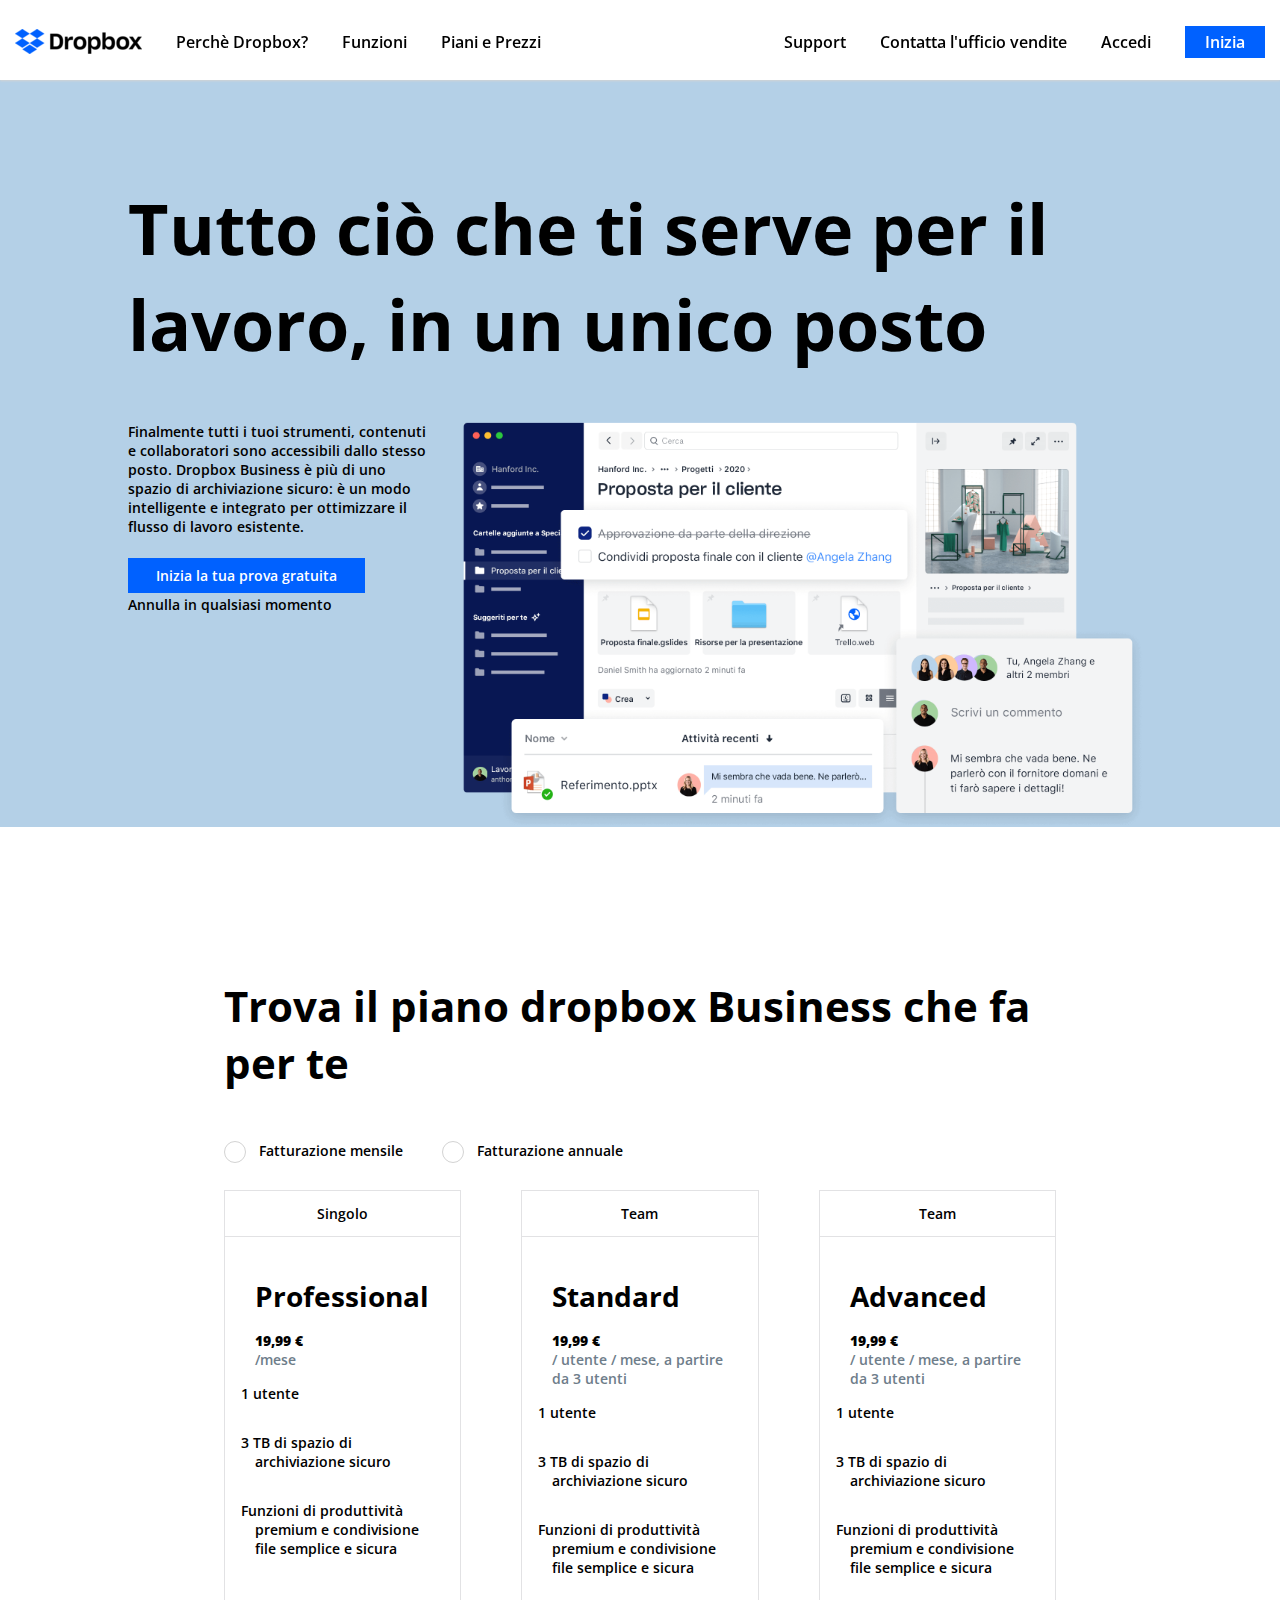
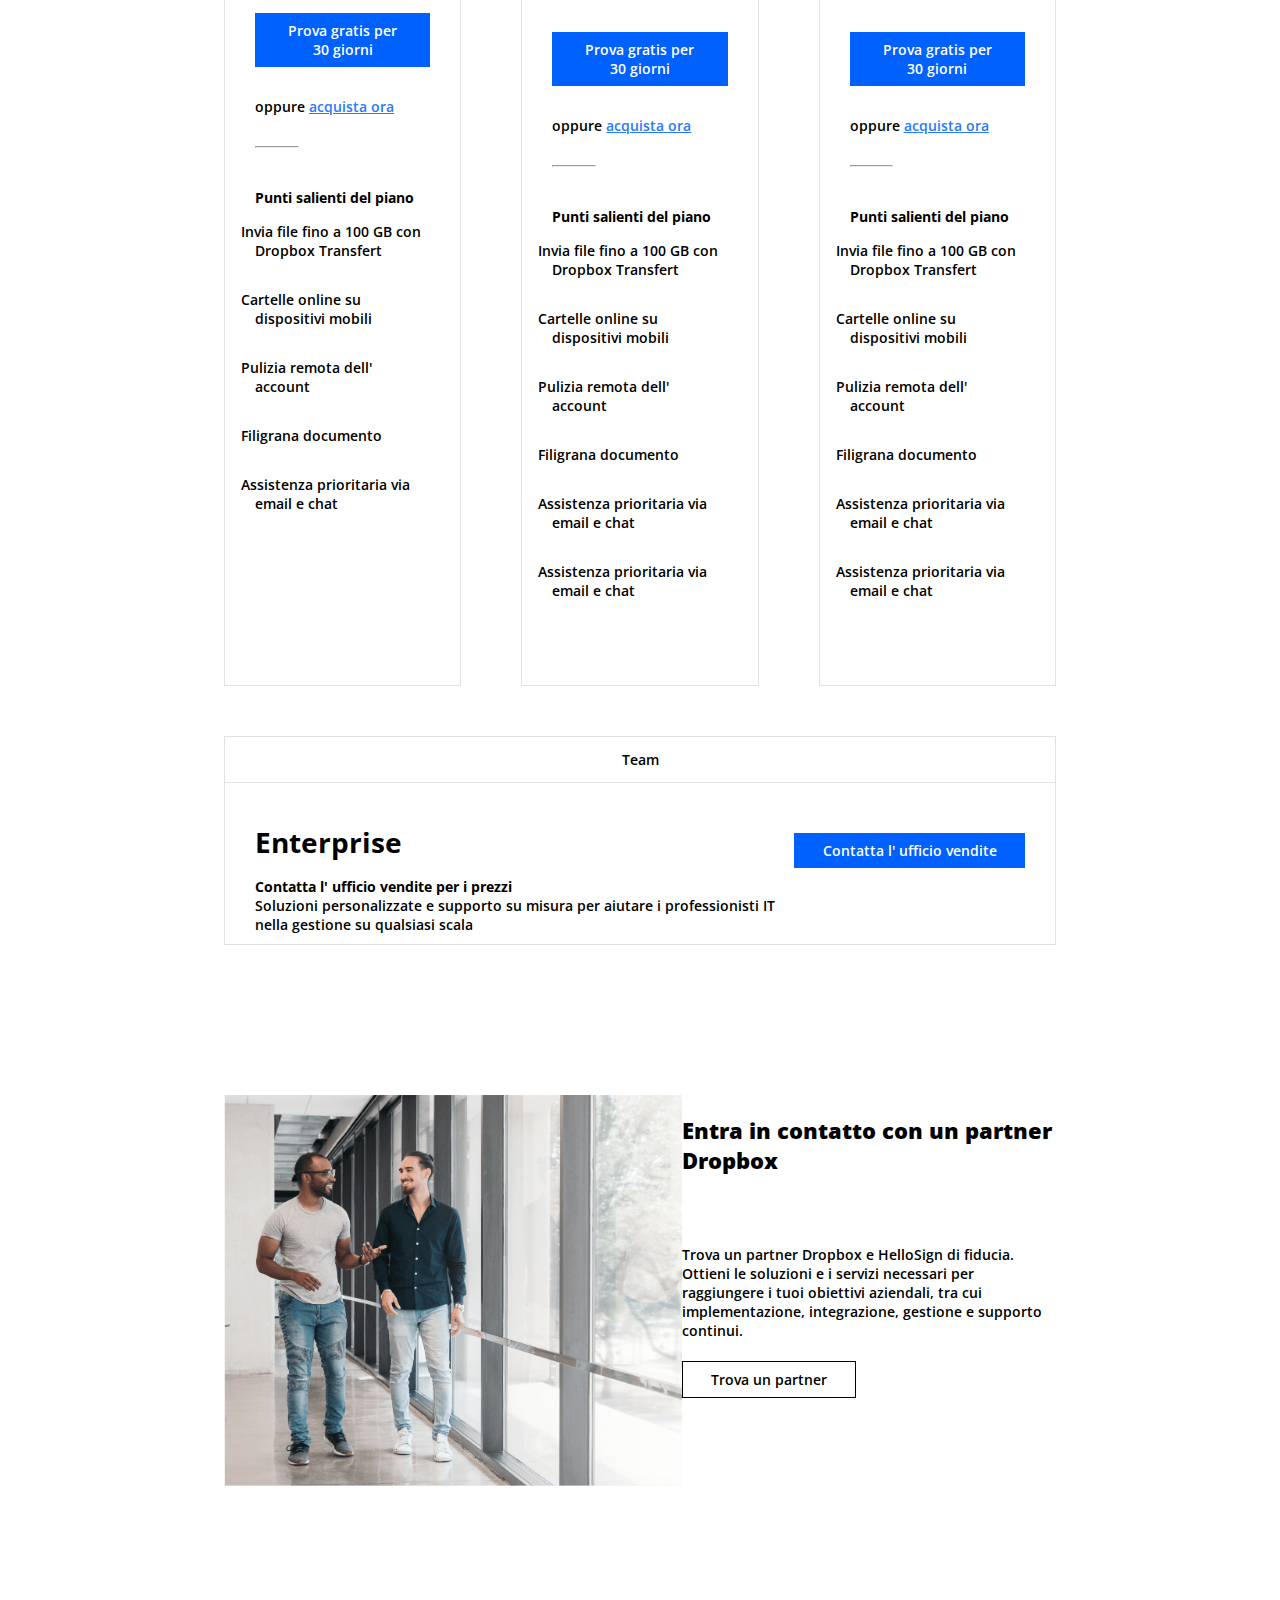
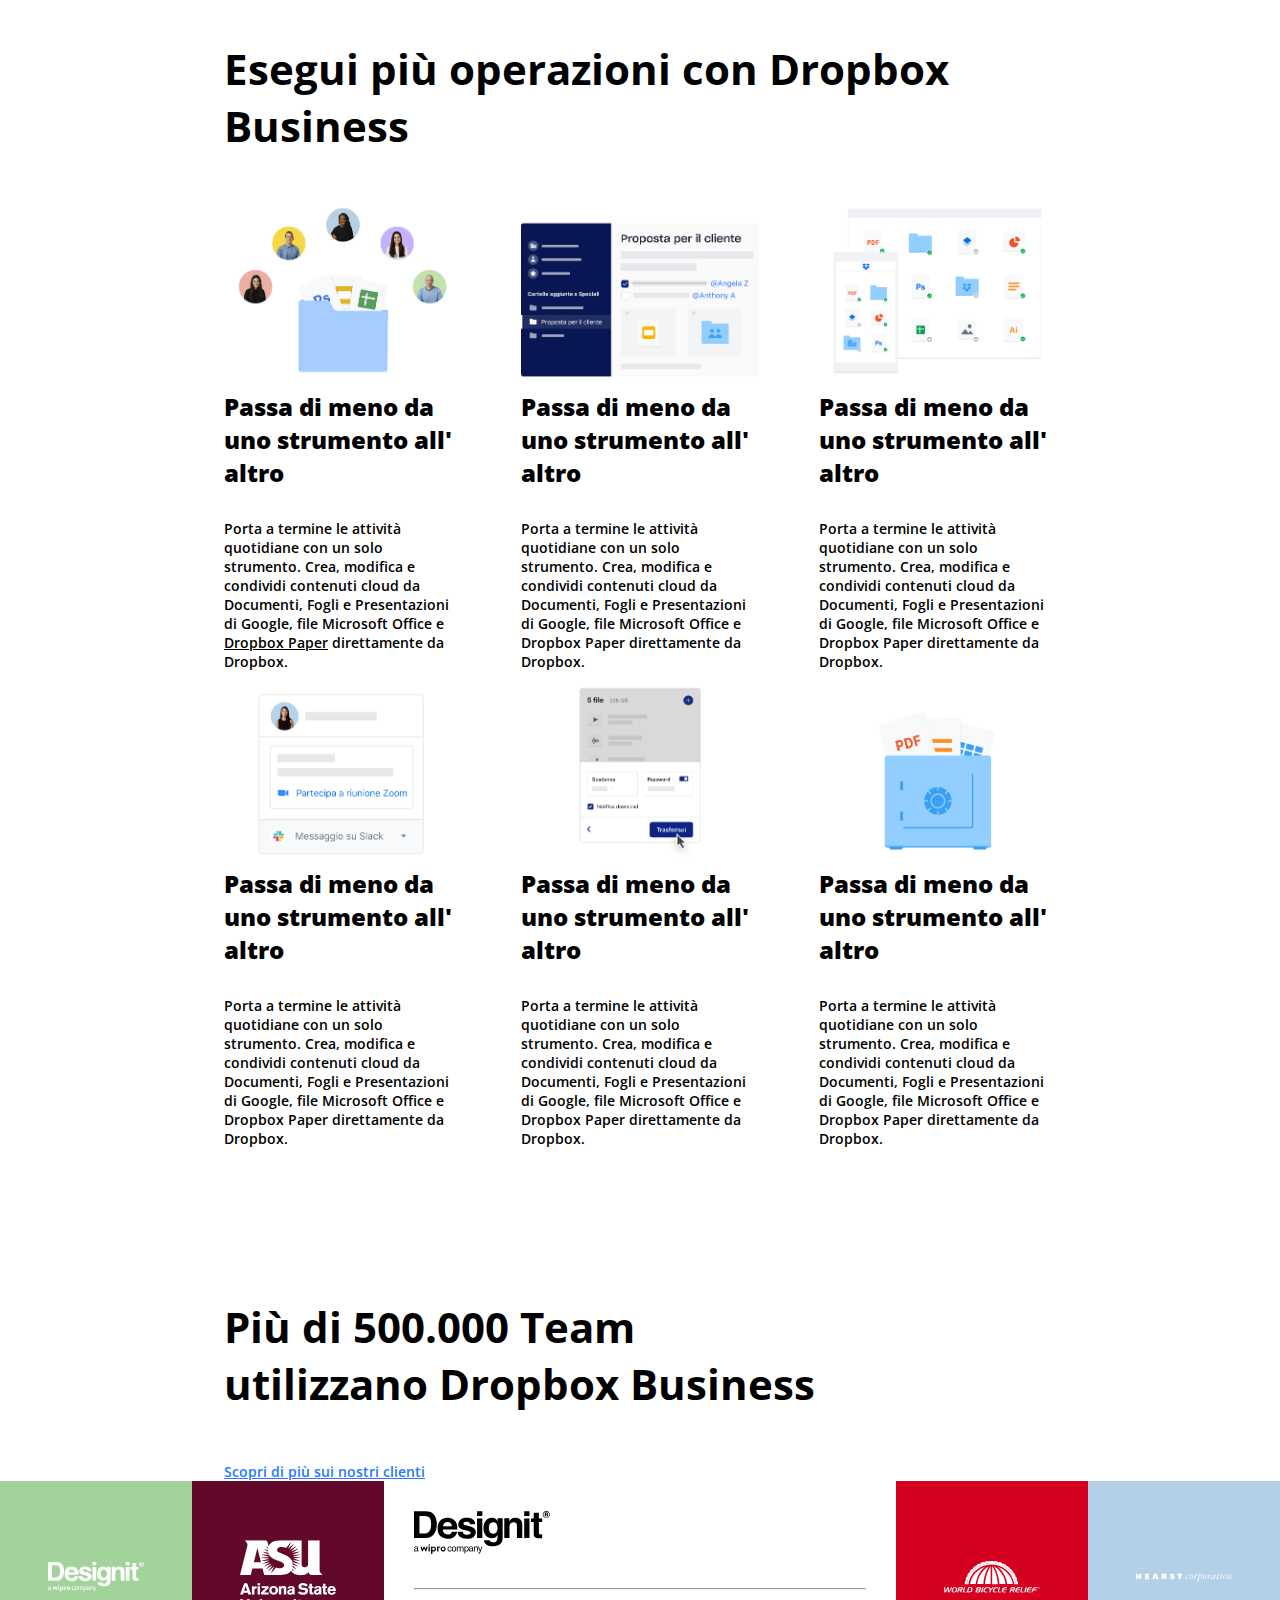
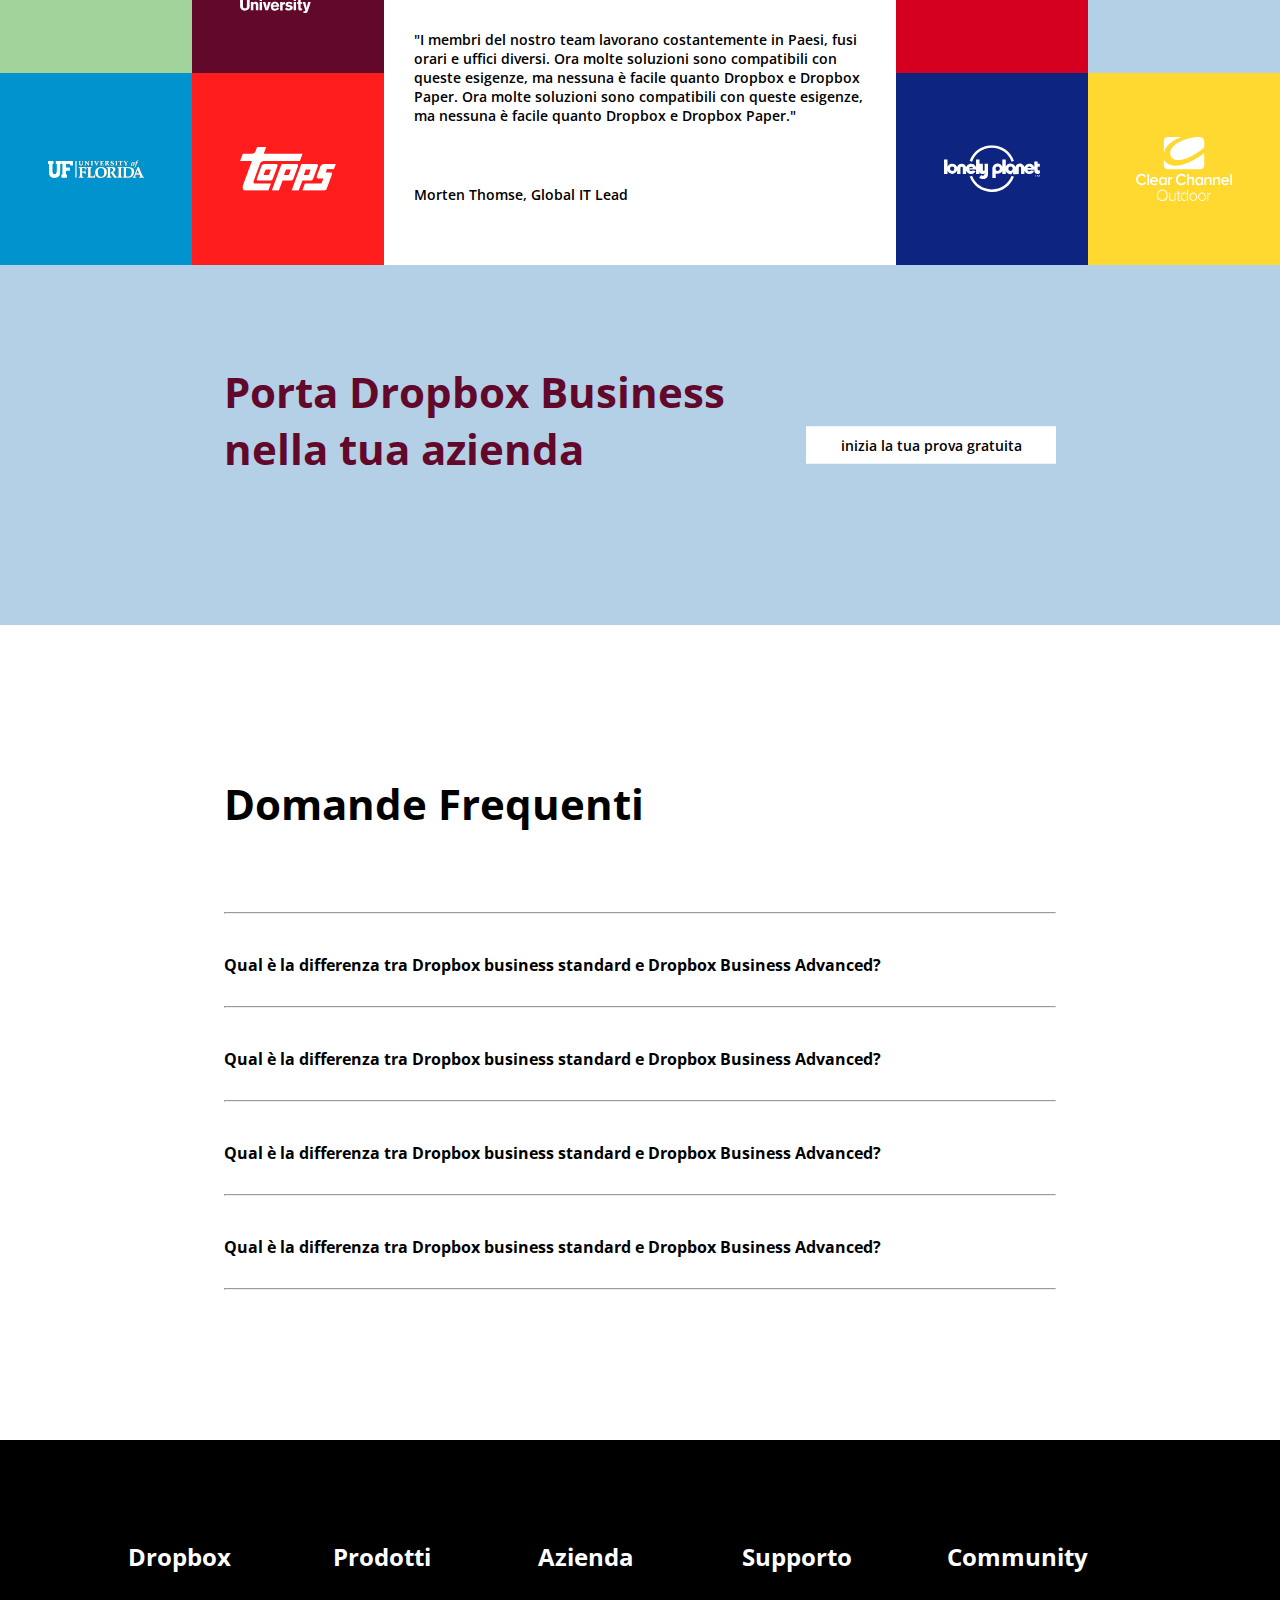
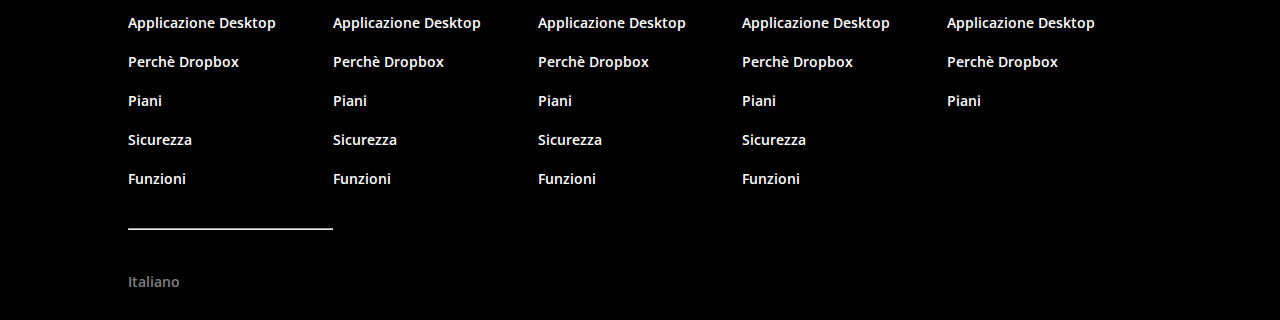
==== index.html @ caff5999 "reworked faq section" ====
<!DOCTYPE html>
<html lang="it">
<head>
    <meta charset="UTF-8">
    <meta http-equiv="X-UA-Compatible" content="IE=edge">
    <meta name="viewport" content="width=device-width, initial-scale=1.0">
    <link rel="preconnect" href="https://fonts.googleapis.com">
    <link rel="preconnect" href="https://fonts.gstatic.com" crossorigin>
    <link href="https://fonts.googleapis.com/css2?family=Open+Sans:wght@300;400;500;600;700;800&display=swap" rel="stylesheet">
    <link rel='stylesheet' href='https://cdnjs.cloudflare.com/ajax/libs/font-awesome/5.9.0/css/all.css' integrity='sha512-vZWT27aGmde93huNyIV/K7YsydxaafHLynlJa/4aPy28/R1a/IxewUH4MWo7As5I33hpQ7JS24kwqy/ciIFgvg==' crossorigin='anonymous'/>
    <link rel="stylesheet" href="css/style.css">
    <title>Dropbox</title>
</head>
<body>
    <!-- HEADER -->
    <!-- solo la navbar divisa in colonne logo e button nella navbar -->
    <header class="w-100"> 
        <nav class="clearfix">
            <div class="col w-50">
                <ul>
                <!-- Logo Dropbox -->
                    <li><img src="img/logo-small.png" alt="Dropbox Logo" id="dropbox-logo"></li>
                    <!-- nav left -->
                    <li><a href="#">Perchè Dropbox?</a></li>
                    <li><a href="#">Funzioni</a></li>
                    <li><a href="#">Piani e Prezzi</a></li>
                </ul>
            </div>
            <div class="col w-50 text-align-right">
                <ul>
                    <li><a href="#">Support</a></li>
                    <li><a href="#">Contatta l'ufficio vendite </a></li>
                    <li><a href="#">Accedi</a></li>
                    <!-- button -->
                    <li><a href="#" class="btn btn-blue btn-small">Inizia</a></li>
                </ul>
            </div>
        </nav>         
    </header>
    <!-- MAIN -->
    <main>
        <!-- JUMBOTRON SECTION -->
        <section class="jumbotron">
           <div class="container-big">
                <!-- title -->
                <div class="jumbotron-title">
                    <h1 class="padding-b-50">Tutto ciò che ti serve per il lavoro, in un unico posto</h1>
                </div>
                <div class="clearfix">
                    <!-- testo -->
                    <div class="col w-30 jumbotron-text">
                        <p>Finalmente tutti i tuoi strumenti, contenuti e collaboratori sono accessibili dallo stesso posto. Dropbox Business è più di uno spazio di archiviazione sicuro: è un modo intelligente e integrato per ottimizzare il flusso di lavoro esistente.</p>
                        <a href="#" class="btn btn-big btn-blue">Inizia la tua prova gratuita</a>
                        <div>Annulla in qualsiasi momento</div>
                        <!-- Arrow -->
                        <i class="fas fa-arrow-down"></i>
                    </div>
                    <!-- immagine -->
                    <div class="col w-70 jumbotron-image position-relative">
                        <figure>
                            <!-- logo -->
                            <img src="img/jumbo.png" alt="Proposta per il partner">
                        </figure>
                    </div>
                </div>
           </div>
        </section>    
        <!-- PLANS SECTION -->
        <section class="plans container-medium margin-150">
            <!-- header -->
            <div class="plans-header">
                <h2>Trova il piano dropbox Business che fa per te</h2>
                <!-- TO-DO aggiungere radio-button/mock up -->
                <div class="payment-plans">
                    <!-- radio-buttons --> 
                    <label for="monthly" class="radio-label">
                        <input type="radio" id="monthly" name="payment-plan" value="monthly">
                        <span class="mock-up"></span>
                        <span>Fatturazione mensile</span>
                    </label>
                    <label for="yearly" class="radio-label">
                        <input type="radio" id="yearly" name="payment-plan" value="yearly">
                        <span class="mock-up"></span>
                        <span>Fatturazione annuale</span> 
                    </label>
                </div>
            </div>
            <!-- columns -->
            <div class="row gutter-30 clearfix padding-b-50">
                <!-- Professional -->
                <div class="Professional col w-33 g-30 ">
                    <!-- BOX -->
                    <div class="box-cap text-align-center">
                        <i class="far fa-user"></i>
                        <span>Singolo</span> 
                    </div>
                    <div class="box">
                        <!--title  -->
                        <h3>Professional</h3>
                        <strong>19,99 &#8364;</strong>
                        <br>
                        <span>/mese</span>
                        <!-- UL specifics -->
                        <ul class="plans-specifics fa-ul">
                            <li><span class="fa-li"><i class="far fa-user"></i></span>1 utente</li>
                            <li><span class="fa-li"><i class="far fa-folder"></i></span>3 TB di spazio di archiviazione sicuro</li>
                            <li><span class="fa-li"><i class="fa fa-pencil-alt"></i></span>Funzioni di produttività premium e condivisione file semplice e sicura</li>
                        </ul>
                        <!-- button -->
                        <a href="#" class="btn btn-big btn-blue btn-100">Prova gratis per 30 giorni</a>
                        <span>oppure <a href="#">acquista ora</a></span>
                        <hr class="w-25">
                        <h4>Punti salienti del piano</h4>
                        <!-- features -->
                        <ul class="plans-features fa-ul">
                            <li><span class="fa-li"><i class="fa fa-check"></i></span></i>Invia file fino a 100 GB con Dropbox Transfert</li>
                            <li><span class="fa-li"><i class="fa fa-check"></i></span></i>Cartelle online su dispositivi mobili</li>
                            <li><span class="fa-li"><i class="fa fa-check"></i></span></i>Pulizia remota dell' account</li>
                            <li><span class="fa-li"><i class="fa fa-check"></i></span></i>Filigrana documento</li>
                            <li><span class="fa-li"><i class="fa fa-check"></i></span></i>Assistenza prioritaria via email e chat</li>
                        </ul>
                    </div>
                </div>
                <!-- Standard -->
                <div class="Standard col w-33 g-30 ">
                    <!-- BOX -->
                    <div class="box-cap text-align-center">
                        <i class="far fa-building"></i>
                        <span>Team</span> 
                    </div>
                    <div class="box">
                        <!--title  -->
                        <h3>Standard</h3>
                        <strong>19,99 &#8364;</strong>
                        <br>
                        <span>/ utente / mese, a partire da 3 utenti</span>
                        <!-- UL specifics -->
                        <ul class="plans-specifics fa-ul">
                            <li><span class="fa-li"><i class="far fa-user"></i></span>1 utente</li>
                            <li><span class="fa-li"><i class="far fa-folder"></i></span>3 TB di spazio di archiviazione sicuro</li>
                            <li><span class="fa-li"><i class="far fa-smile"></i></span>Funzioni di produttività premium e condivisione file semplice e sicura</li>
                        </ul>
                        <!-- button -->
                        <a href="#" class="btn btn-big btn-blue btn-100">Prova gratis per 30 giorni</a>
                        <span>oppure <a href="#">acquista ora</a></span>
                        <hr class="w-25">
                        <h4>Punti salienti del piano</h4>
                        <!-- features -->
                        <ul class="plans-features fa-ul">
                            <li><span class="fa-li"><i class="fa fa-check"></i></span></i>Invia file fino a 100 GB con Dropbox Transfert</li>
                            <li><span class="fa-li"><i class="fa fa-check"></i></span></i>Cartelle online su dispositivi mobili</li>
                            <li><span class="fa-li"><i class="fa fa-check"></i></span></i>Pulizia remota dell' account</li>
                            <li><span class="fa-li"><i class="fa fa-check"></i></span></i>Filigrana documento</li>
                            <li><span class="fa-li"><i class="fa fa-check"></i></span></i>Assistenza prioritaria via email e chat</li>
                            <li><span class="fa-li"><i class="fa fa-check"></i></span></i>Assistenza prioritaria via email e chat</li>
                        </ul>
                    </div>
                </div>
                <!-- Advanced -->
                <div class="Advanced col w-33 g-30 ">
                    <!-- BOX -->
                    <div class="box-cap text-align-center">
                        <i class="far fa-building"></i>
                        <span>Team</span> 
                    </div>
                    <div class="box">
                        <!--title  -->
                        <h3>Advanced</h3>
                        <strong>19,99 &#8364;</strong>
                        <br>
                        <span>/ utente / mese, a partire da 3 utenti</span>
                        <!-- UL specifics -->
                        <ul class="plans-specifics fa-ul">
                            <li><span class="fa-li"><i class="fas fa-user-plus"></i></span></i>1 utente</li>
                            <li><span class="fa-li"><i class="far fa-smile"></i></span>3 TB di spazio di archiviazione sicuro</li>
                            <li><span class="fa-li"><i class="fa fa-pencil-alt"></i></span>Funzioni di produttività premium e condivisione file semplice e sicura</li>
                        </ul>
                        <!-- button -->
                        <a href="#" class="btn btn-big btn-blue btn-100">Prova gratis per 30 giorni</a>
                        <span>oppure <a href="#">acquista ora</a></span>
                        <hr class="w-25">
                        <h4>Punti salienti del piano</h4>
                        <!-- features -->
                        <ul class="plans-features fa-ul">
                            <li><span class="fa-li"><i class="fa fa-check"></i></span></i>Invia file fino a 100 GB con Dropbox Transfert</li>
                            <li><span class="fa-li"><i class="fa fa-check"></i></span></i>Cartelle online su dispositivi mobili</li>
                            <li><span class="fa-li"><i class="fa fa-check"></i></span></i>Pulizia remota dell' account</li>
                            <li><span class="fa-li"><i class="fa fa-check"></i></span></i>Filigrana documento</li>
                            <li><span class="fa-li"><i class="fa fa-check"></i></span></i>Assistenza prioritaria via email e chat</li>
                            <li><span class="fa-li"><i class="fa fa-check"></i></span></i>Assistenza prioritaria via email e chat</li>
                        </ul>
                    </div>
                </div>
            </div>
            <div class="Enterprise">
                <!-- box cap -->
                <div class="box-cap text-align-center">
                    <i class="far fa-building">
                    </i><span>Team</span>
                </div>
                <div class="box clearfix">
                    <div class="col w-70">
                        <h3>Enterprise</h3>
                        <h4>Contatta l' ufficio vendite per i prezzi</h4>
                        <div>Soluzioni personalizzate e supporto su misura per aiutare i professionisti IT nella gestione su qualsiasi scala</div>
                    </div>
                    <div class="col w-30">
                        <a href="#" class="btn btn-big btn-blue btn-100">Contatta l' ufficio vendite</a>
                    </div>                
                </div>
            </div>    
        </section>
        <!-- PARTNERS SECTION -->
        <section class="partners container-medium margin-150">
            <div class="clearfix">
                <!-- immagine -->
                <div class="col w-55 partners-image">
                    <img src="img/partner.png" alt="Trova un partner Dropbox,ottieni le soluzioni e i servizi necessari per raggiungere i tuoi obiettivi">
                </div>
                <!-- testo -->
                <div class="col w-45 partners-text">
                    <!-- titolo -->
                    <h2>Entra in contatto con un partner Dropbox</h2>
                    <p>Trova un partner Dropbox e HelloSign di fiducia. Ottieni le soluzioni e i servizi necessari per raggiungere i tuoi obiettivi aziendali, tra cui implementazione, integrazione, gestione e supporto continui.</p>
                    <!-- bottone -->
                    <a href="#" class="btn btn-big btn-white">Trova un partner</a>
                </div>
            </div>
        </section>
        <!-- FEATURES SECTION -->
        <section class="features container-medium margin-150">
            <h2>Esegui più operazioni con Dropbox Business</h2>
            <div class="row gutter-30 clearfix">
                <!-- switching tools -->
                <div class="col w-33 g-30">
                    <!-- immagine -->
                    <figure class="feature-image switching-tools">
                        <img src="img/business-feature-switching-tools.png" alt="cambia strumento facilmente">
                    </figure><!-- testo -->
                    <h3>Passa di meno da uno strumento all' altro</h3>
                    <p>Porta a termine le attività quotidiane con un solo strumento. Crea, modifica e condividi contenuti cloud da Documenti, Fogli e Presentazioni di Google, file Microsoft Office e <span class="underline">Dropbox Paper</span> direttamente da Dropbox.</p>
                </div>
                <!-- coordinate-it -->
                <div class="col w-33 g-30">
                    <!-- immagine -->
                    <figure class="feature-image coordinate-it">
                        <img src="img/business-feature-coordinate-it.png" alt="coordina agevolmente tutti i reparti">
                    </figure><!-- testo -->
                    <h3>Passa di meno da uno strumento all' altro</h3>
                    <p>Porta a termine le attività quotidiane con un solo strumento. Crea, modifica e condividi contenuti cloud da Documenti, Fogli e Presentazioni di Google, file Microsoft Office e Dropbox Paper direttamente da Dropbox.</p>
                </div>
                <!-- multi-device -->
                <div class="col w-33 g-30">
                    <!-- immagine -->
                    <figure class="feature-image multi-device">
                        <img src="img/business-feature-multi-device.png" alt="utilizza tutti i tuoi device">
                    </figure><!-- testo -->
                    <h3>Passa di meno da uno strumento all' altro</h3>
                    <p>Porta a termine le attività quotidiane con un solo strumento. Crea, modifica e condividi contenuti cloud da Documenti, Fogli e Presentazioni di Google, file Microsoft Office e Dropbox Paper direttamente da Dropbox.</p>
                </div>
            </div>
            <!-- integrations-it -->
            <div class="row gutter-30 clearfix">
                <div class="col w-33 g-30">
                    <!-- immagine -->
                    <figure class="feature-image integrations-it">
                        <img src="img/business-feature-integrations-it.png" alt="integra gli strumenti">
                    </figure><!-- testo -->
                    <h3>Passa di meno da uno strumento all' altro</h3>
                    <p>Porta a termine le attività quotidiane con un solo strumento. Crea, modifica e condividi contenuti cloud da Documenti, Fogli e Presentazioni di Google, file Microsoft Office e Dropbox Paper direttamente da Dropbox.</p>
                </div>
                <!-- Send files -->
                <div class="col w-33 g-30">
                    <!-- immagine -->
                    <figure class="feature-image send-files">
                        <img src="img/business-feature-send-files-it.png" alt="Invia file facilmente">
                    </figure><!-- testo -->
                    <h3>Passa di meno da uno strumento all' altro</h3>
                    <p>Porta a termine le attività quotidiane con un solo strumento. Crea, modifica e condividi contenuti cloud da Documenti, Fogli e Presentazioni di Google, file Microsoft Office e Dropbox Paper direttamente da Dropbox.</p>
                </div>
                <!-- Security -->
                <div class="col w-33 g-30">
                    <!-- immagine -->
                    <figure class="feature-image security">
                        <img src="img/business-feature-security.png" alt="ottieni maggiore sicurezza">
                    </figure><!-- testo -->
                    <h3>Passa di meno da uno strumento all' altro</h3>
                    <p>Porta a termine le attività quotidiane con un solo strumento. Crea, modifica e condividi contenuti cloud da Documenti, Fogli e Presentazioni di Google, file Microsoft Office e Dropbox Paper direttamente da Dropbox.</p>
                </div>
            </div>    
        </section>
         <!-- CLIENTS -->
        <section class="clients margin-150">
            <!--  our clients (c-medium)-->
            <div class="container-medium">
                <h2> Più di 500.000 Team
                    <br>
                    utilizzano Dropbox Business
                </h2>
                <a href="#">Scopri di più sui nostri clienti</a>
            </div>
            <!-- full width -->
            <div class="row clearfix">
                <!-- clients' logo -->
                <div class="col w-30">
                    <div class="row clearfix">
                        <!-- designit -->
                        <!-- queste potrebbero essere più correttamente cards -->
                        <div class="col w-50 square-15 clients-logo-container position-relative designit">
                            <figure>
                                <!-- logo -->
                                <img class="clients-logo" src="img/designit.svg" alt="Designit Logo">
                            </figure>
                        </div>
                        <!-- arizona state university -->
                        <div class="col w-50 square-15 clients-logo-container position-relative arizona-state-university">
                            <figure>
                                <!-- logo -->
                                <img class="clients-logo" src="img/arizona_state_university.svg" alt="Arizona State University Logo">
                            </figure>
                        </div>
                    </div>
                    <div class=" row clearfix">
                        <!-- university of florida -->
                        <div class="col w-50 square-15 clients-logo-container position-relative university-of-florida">
                            <figure>
                                <!-- logo -->
                                <img class="clients-logo" src="img/university_of_florida.svg" alt="University Of Florida Logo">
                            </figure>
                        </div>
                        <!-- topps -->
                        <div class="col w-50 square-15 clients-logo-container position-relative topps">
                            <figure>
                                <!-- logo -->
                                <img class="clients-logo" src="img/topps.svg" alt="Topps">
                            </figure>
                        </div>
                    </div>
                </div>
                <!-- clients Text -->
                <div class="col w-40 clients-text">
                    <figure>
                        <!-- logo -->
                        <img src="img/designit.svg" alt="Designit logo" class="designit-logo w-30">
                    </figure>
                    <hr>
                    <blockquote>"I membri del nostro team lavorano costantemente in Paesi, fusi orari e uffici diversi. Ora molte soluzioni sono compatibili con queste esigenze, ma nessuna è facile quanto Dropbox e Dropbox Paper. Ora molte soluzioni sono compatibili con queste esigenze, ma nessuna è facile quanto Dropbox e Dropbox Paper." </blockquote>
                    <address>Morten Thomse, Global IT Lead</address>
                </div>
                <!-- clients' logo -->
                <div class="col w-30">
                    <div class=" row clearfix">
                        <!-- World bicycle Relief -->
                        <div class="col w-50 square-15 clients-logo-container position-relative world-bycicle-relief">
                            <figure>
                                <!-- logo -->
                                <img class="clients-logo" src="img/world_bicycle_relief.svg" alt=" World Bycicle Relief Logo">
                            </figure>
                        </div>
                        <!-- Hearst corporation -->
                        <div class="col w-50 square-15 clients-logo-container position-relative hearst-corporation">
                            <figure>
                                <!-- logo -->
                                <img class="clients-logo" src="img/hearst_corp.svg" alt=" Hearst Corporation Logo">
                            </figure>
                        </div>
                    </div>
                    <div class=" row clearfix">
                        <!-- lonely planet -->
                        <div class="col w-50 square-15 clients-logo-container position-relative lonely-planet">
                            <figure>
                                <!-- logo -->
                                <img class="clients-logo" src="img/lonely_planet.svg" alt="Lonely Planet Logo">
                            </figure>
                        </div>
                        <!-- Clear channel outdoor -->
                        <div class="col w-50 square-15 clients-logo-container position-relative clear-channel-outdoor">
                            <figure>
                                <!-- logo -->
                                <img class="clients-logo" src="img/clear_channel.svg" alt="Clear Channel Outdoor Logo">
                            </figure>
                        </div>
                    </div>
                </div>          
            </div>
            <!-- c-medium -->
            <div class="free-trial">
                <div class="row clearfix container-medium">
                    <div class="col w-70 position-relative">
                        <h2>Porta Dropbox Business 
                            <br>
                            nella tua azienda</h2>
                    </div>
                    <div class="col w-30 position-relative">
                        <!-- button -->
                        <a href="#" class="btn btn-big btn-white btn-100">inizia la tua prova gratuita</a>
                    </div>
                </div>
            </div>
        </section>
        <!-- FAQ SECTION -->
        <section class="faq container-medium margin-150">
            <h2>Domande Frequenti</h2>
            <hr>
            <div class="row clearfix">
                <div class="col w-80"><h3>Qual è la differenza tra Dropbox business standard e Dropbox Business Advanced?</h3></div>
                <div class="col w-20 text-align-right"><i class="fas fa-chevron-down"></i></div>
            </div>
            <hr>
            <div class="row clearfix">
                <div class="col w-80"><h3>Qual è la differenza tra Dropbox business standard e Dropbox Business Advanced?</h3></div>
                <div class="col w-20 text-align-right"><i class="fas fa-chevron-down"></i></div>
            </div>
            <hr>
            <div class="row clearfix">
                <div class="col w-80"><h3>Qual è la differenza tra Dropbox business standard e Dropbox Business Advanced?</h3></div>
                <div class="col w-20 text-align-right"><i class="fas fa-chevron-down"></i></div>
            </div>
            <hr>
            <div class="row clearfix">
                <div class="col w-80"><h3>Qual è la differenza tra Dropbox business standard e Dropbox Business Advanced?</h3></div>
                <div class="col w-20 text-align-right"><i class="fas fa-chevron-down"></i></div>
            </div>
            <hr>    
        </section>
    </main>
    <!-- FOOTER -->
    <footer>
        <div class="container-big">
            <div class="clearfix ">
                <div class="col w-20">
                    <h3>Dropbox</h3>
                    <ul>
                        <li>Applicazione Desktop</li>
                        <li>Perchè Dropbox</li>
                        <li>Piani</li>
                        <li>Sicurezza</li>
                        <li>Funzioni</li>
                    </ul>
                </div>
                
                <div class="col w-20">
                    <h3>Prodotti</h3>
                    <ul>
                        <li>Applicazione Desktop</li>
                        <li>Perchè Dropbox</li>
                        <li>Piani</li>
                        <li>Sicurezza</li>
                        <li>Funzioni</li>
                    </ul>
                </div>
                <div class="col w-20">
                    <h3>Azienda</h3>
                    <ul>
                        <li>Applicazione Desktop</li>
                        <li>Perchè Dropbox</li>
                        <li>Piani</li>
                        <li>Sicurezza</li>
                        <li>Funzioni</li>
                    </ul>
                </div>
                <div class="col w-20">
                    <h3>Supporto</h3>
                    <ul>
                        <li>Applicazione Desktop</li>
                        <li>Perchè Dropbox</li>
                        <li>Piani</li>
                        <li>Sicurezza</li>
                        <li>Funzioni</li>
                    </ul>
                </div>
                <div class="col w-20">
                    <h3>Community</h3>
                    <ul>
                        <li>Applicazione Desktop</li>
                        <li>Perchè Dropbox</li>
                        <li>Piani</li>
                    </ul>
                </div>
            </div>
            <hr class="w-20">
            <div class="choose-language">
                <i class="fas fa-globe-americas"></i>
                <span>Italiano</span>
                <i class="fas fa-sort-up"></i>
            </div>
        </div>
        
    </footer>
</body>
</html>
---- css/style.css ----
* {
    margin: 0;
    padding: 0;
    box-sizing: border-box;
}

img {
    max-width: 100%;
}

/* GENERALS */

body {
    font-family: 'Open Sans', sans-serif;
    font-size: 14px;
    font-weight: 600;
}


/* lists */

ul {
    list-style: none;
}

li a {
    text-decoration: none;
}

/* icons */

.fa-li {
    margin: 0 0 0 -1em;
}

/* UTILITIES */

.position-relative {
    position: relative;
}

/* containers */
.container-big{
    width: 80%;
    margin: auto;
}

.container-medium{
    width: 65%;
    margin: auto;
}

/* layout */

.clearfix::after {
    display: table;
    content: "";
    clear: both;
}

.float-right {
    float: right;
}

.col {
    float: left;
}


/* width */

.w-20 {
    width:20%;
}

.w-25 {
    width: 25%;
}

.w-30 {
    width: 30%;
}

.w-33 {
    width: calc(100% / 3);
}

.w-40 {
    width: 40%;
}

.w-45 {
    width: 45%;
}

.w-50 {
    width: 50%;
}

.w-55 {
    width: 55%;
}

.w-60 {
    width: 60%;
}

.w-70 {
    width: 70%;
}

.w-80 {
    width:80%
}

.w-100 {
    width:100%
}

/* text */

.text-align-right {
    text-align: right;
}

.text-align-center {
    text-align: center;
}

.underline {
    text-decoration: underline;
}

.vert-ali-middle {
    vertical-align: middle;
}

/* margin/paddings */

.margin-150 {
    margin-top:150px;
    margin-bottom: 150px;
}

.padding-b-50 {
    padding-bottom: 50px;
}

.g-30 {
    padding: 0 30px;
}

.row.gutter-30 {
    margin:0 -30px;
}

/* buttons */

.btn {
    display: inline;
    text-decoration: none;
    transition: filter 0.5s;
}

.btn:hover {
    filter: brightness(1.5);
}

.btn-small {
    padding: 5px 20px;
}

.btn-big {
   padding: 8px 28px;
}

.btn-blue {
    background-color: #0061FF;
    color: white;
}

.btn-white {
    border: 1px solid black;
    background-color: white;
    color: black;
}

.btn-100 {
    width: 100%;
    text-align: center;
}

/* sections */

section a {
    color: #2779FF;
}

section h2 {
    font-size: 3em;
    padding-bottom: 50px;
}

/* BODY */

/* HEADER */

header {
    background-color: white;
    line-height: 80px;
    height: 80px;
    color: black;
    font-size: 16px;
    font-weight: 600;
    position: fixed;
    top: 0;
    left: 0;
    z-index: 1;
    box-shadow: 0 1px 2px lightgray;
}

nav, nav * {
    display: inline;
}

header a, header img {
    vertical-align: middle;
    margin: 0 15px;
    color: black;
}

/* JUMBOTRON */

.jumbotron {
    padding-top: 180px;
    background-color: #B4D0E7;
}

.jumbotron h1 {
    font-size: 70px;
    font-weight: 700;
    /* TO DO: aggiustare font width e size? */
}

.jumbotron-text {
    padding-right: 9px;
    height: 405px;
}
/* forse non ho bisogno dell' height se ho il padding */

.jumbotron-text p {
    padding-bottom: 30px;
}

.jumbotron-text a+div {
    margin: 10px 0 30px;
}

.jumbotron-text i {
    font-size: 42px;
}

    /* forse meglio come utilities? */

.jumbotron-image figure {
    position: absolute;
    top: 0;
    left: 0;
}
    /* to do? ridimensionare immagine */


    /* PLANS */

    
    
    /* payment plans */

    .payment-plans {
        padding-bottom: 30px;
    }
    /* radio button */

    .radio-label {
        display: inline-block;
        position: relative;
        padding: 0 35px;
        cursor: pointer;
    }


    input {
        position: absolute;
        opacity: 0;
        cursor: pointer;
        height: 0;
        width: 0;
    }

    .mock-up {
        position: absolute;
        top: 0;
        left: 0;
        height: 22px;
        width: 22px;
        background-color: white;
        border: 1px solid lightgray;
        border-radius: 50%;
    }

    label:hover input ~ .mock-up {
        background-color: #ccc;
      }

    label input:checked ~ .mock-up {
        background-color: #0061FF;
    }

    .mock-up:after {
        content: "";
        position: absolute;
        display: none;
    }

    label input:checked ~ .mock-up:after {
        display: inline-block;
    }
    
    label .mock-up:after {
        top: 50%;
        left: 50%;
        transform: translate(-50%, -50%);
        width: 50%;
        height: 50%;
        border-radius: 50%;
        background: white;
    }


    /* box */


    .plans .box {
        border: 1px solid #E2E2E4;
        padding: 10px 30px;
        width: 100%;
    }

    .w-33 .box {
        height: 1000px;
    }

    .plans .box-cap {
        border-top:1px solid #E2E2E4;
        border-left: 1px solid #E2E2E4 ;
        border-right:1px solid #E2E2E4 ;
        width: 100%;
        line-height: 45px;
    }

    .plans .row .box {
        height: 1050px;
    }

    .plans h3 {
        font-size: 28px;
        padding: 30px 0 16px;
    }
    
    .plans li {
        padding: 15px 0; 
    }

    .plans-features i {
        color: #0463FF;
    }

    .plans br+span {
        color: #6E7D8A;
    }

    .box .btn {
        display: inline-block;
        margin: 40px 0 30px;
    }

    hr {
        margin: 30px 0 40px;
    }

    enterprise


    /* PARTNERS */

    .partners-text {
        padding-left: 60px;
        padding-top: 50px;
    }

    .partners-text h2 {
        font-size: 22px;
        font-weight: 800;
        margin:20px 0;
    }

    .partners p {
        margin-bottom: 30px;
    }

    /* FEATURES*/

    .features h2 {
        padding-bottom: 40px;
    }
    
    .features h3 {
        font-size: 24px;
        font-weight: 800;
        padding-bottom: 30px;
    }

    .features .col-33 {
        height: 500px;    
    }

    /* CLIENTS */

   
   /* clients text */


    .clients-text{
        padding: 30px;
    }

    .clients-text address {
        font-style: normal;
        padding-top: 60px;
    }

    /* clients logo */

    .clients-logo {
        width: 50%;
        position: absolute;
        top: 50%;
        left: 50%;
        transform: translate(-50%, -50%);
        filter: invert(1);
    }

    .square-15 {
        height:15vw;
    }

    /* clients logo backgrounds*/


    .clients-logo-container::after {
        display: inline-block;
        content: '';
        position: absolute;
        top: 0;
        left: 0;
        bottom: 0;
        right: 0;
        border: 10px solid rgba(255, 255,255, 0);
        transition: border 1s linear;
    }

    .clients-logo-container:hover::after {
        border: 10px solid rgba(255, 255, 255, 0.4);
    }

    /*  backgrounds */

    .clients-logo-container.designit {
        background-color: #A2D39B;
    }
    
    .clients-logo-container.arizona-state-university {
        background-color: #61082B;
    }
    
    .clients-logo-container.university-of-florida {
        background-color: #0093CE;
    }
    
    .clients-logo-container.topps {
        background-color: #FF1C1C;
    }
    
    .clients-logo-container.world-bycicle-relief {
        background-color: #D5001F;
    }
    
    .clients-logo-container.hearst-corporation {
        background-color: #B4D0E7 ;
    }
    
    .clients-logo-container.lonely-planet {
        background-color: #0D2481;
    }
    
    .clients-logo-container.clear-channel-outdoor {
        background-color: #FFD830;
    }

    /* free trial */

    .free-trial {
        background-color: #B4D0E7;
    }
    
    .free-trial .col {
        height: 360px;
    }

    .free-trial h2, .free-trial .btn {
        position: absolute;
        top: 50%;
        left: 0;
        transform: translateY(-50%);
    }

    .free-trial h2 {
        color: #61082B;
    }

    .free-trial .btn {
        border-color: white;
    }

    /* FAQ */

    .faq i {
        padding-right: 40px;
    }

    /* FOOTER */

    footer {
        background-color: black;
        color: white;
        padding: 100px 0 30px;
    }

    footer h3 {
        padding-bottom: 30px;
        font-size: 24px;
    }

    footer li {
        padding: 10px 0;
    }

    footer .choose-language {
        color: gray;
    }

    .choose-language * {
        vertical-align: middle;
    }

    /* TO DO, da rivedere, certamente soluione più elegante */

    .fa-sort-up {
        display: inline-block;
        height: 5px;
    }
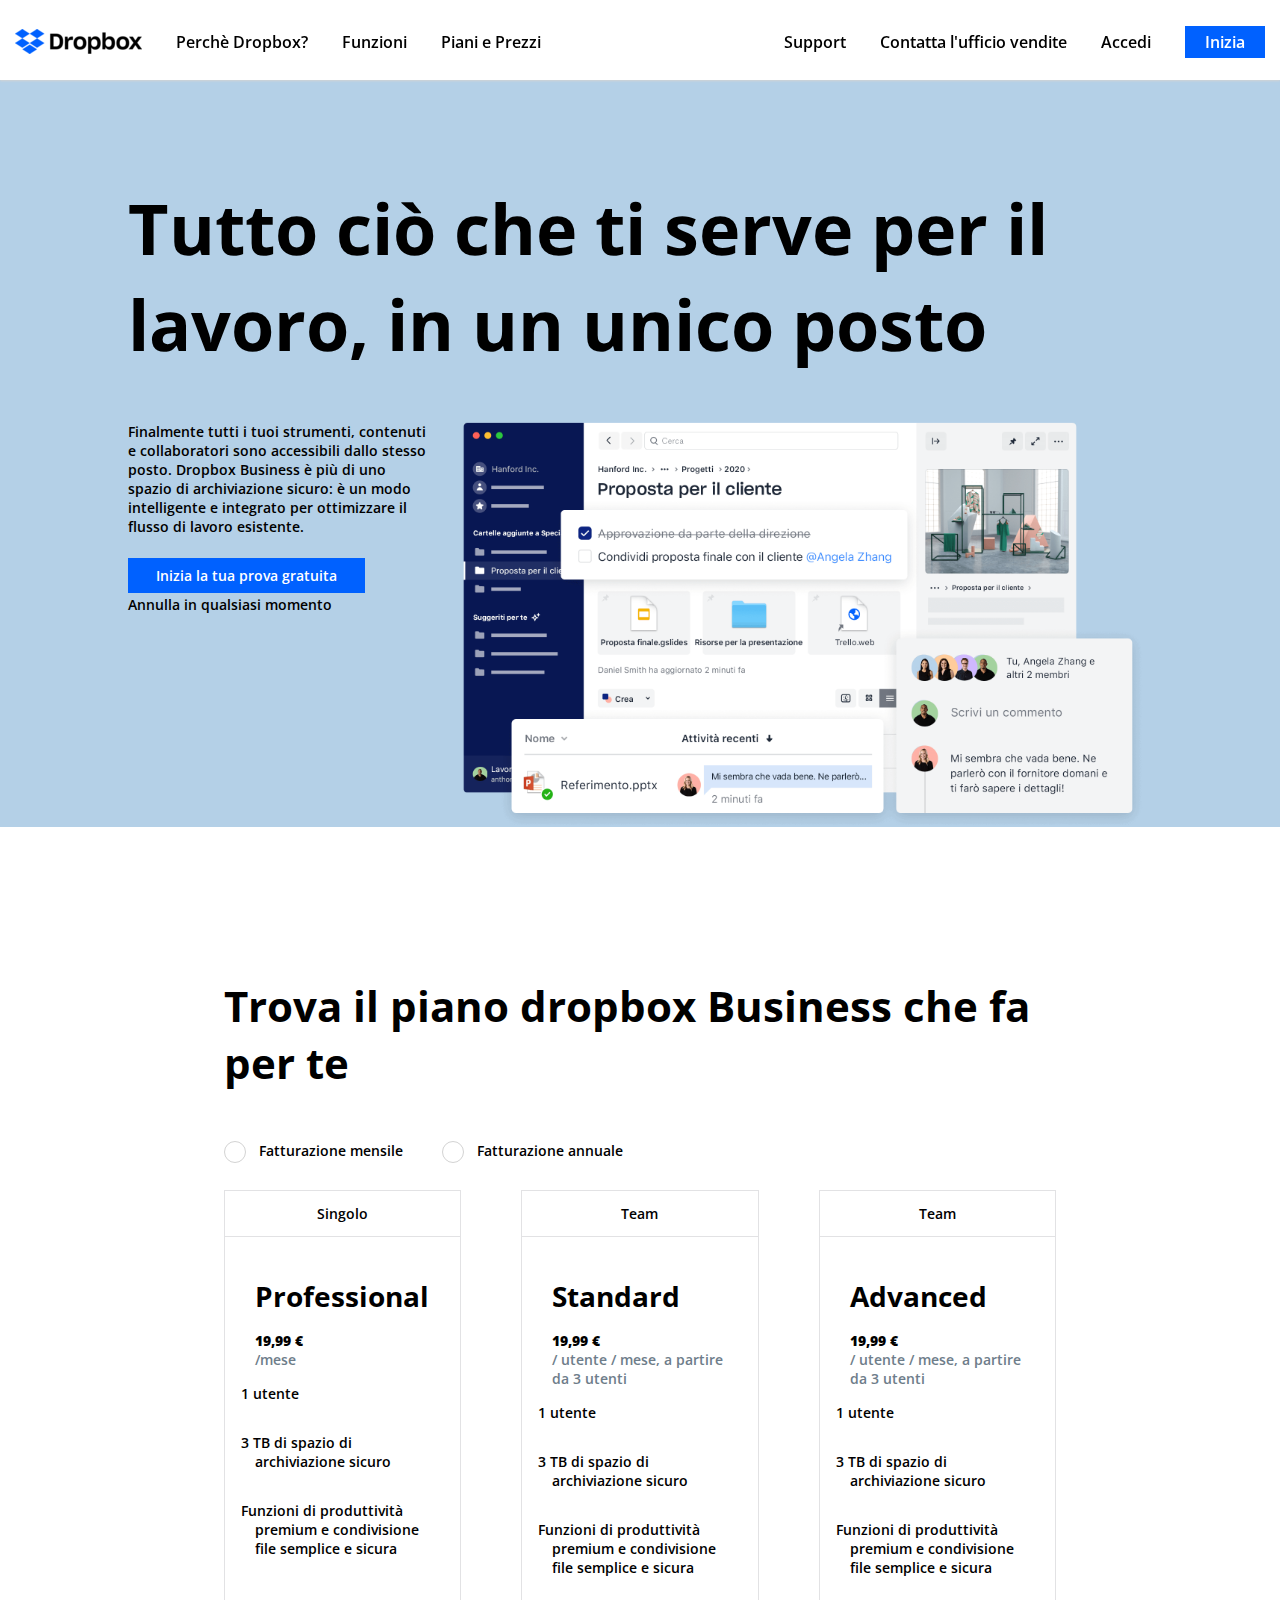
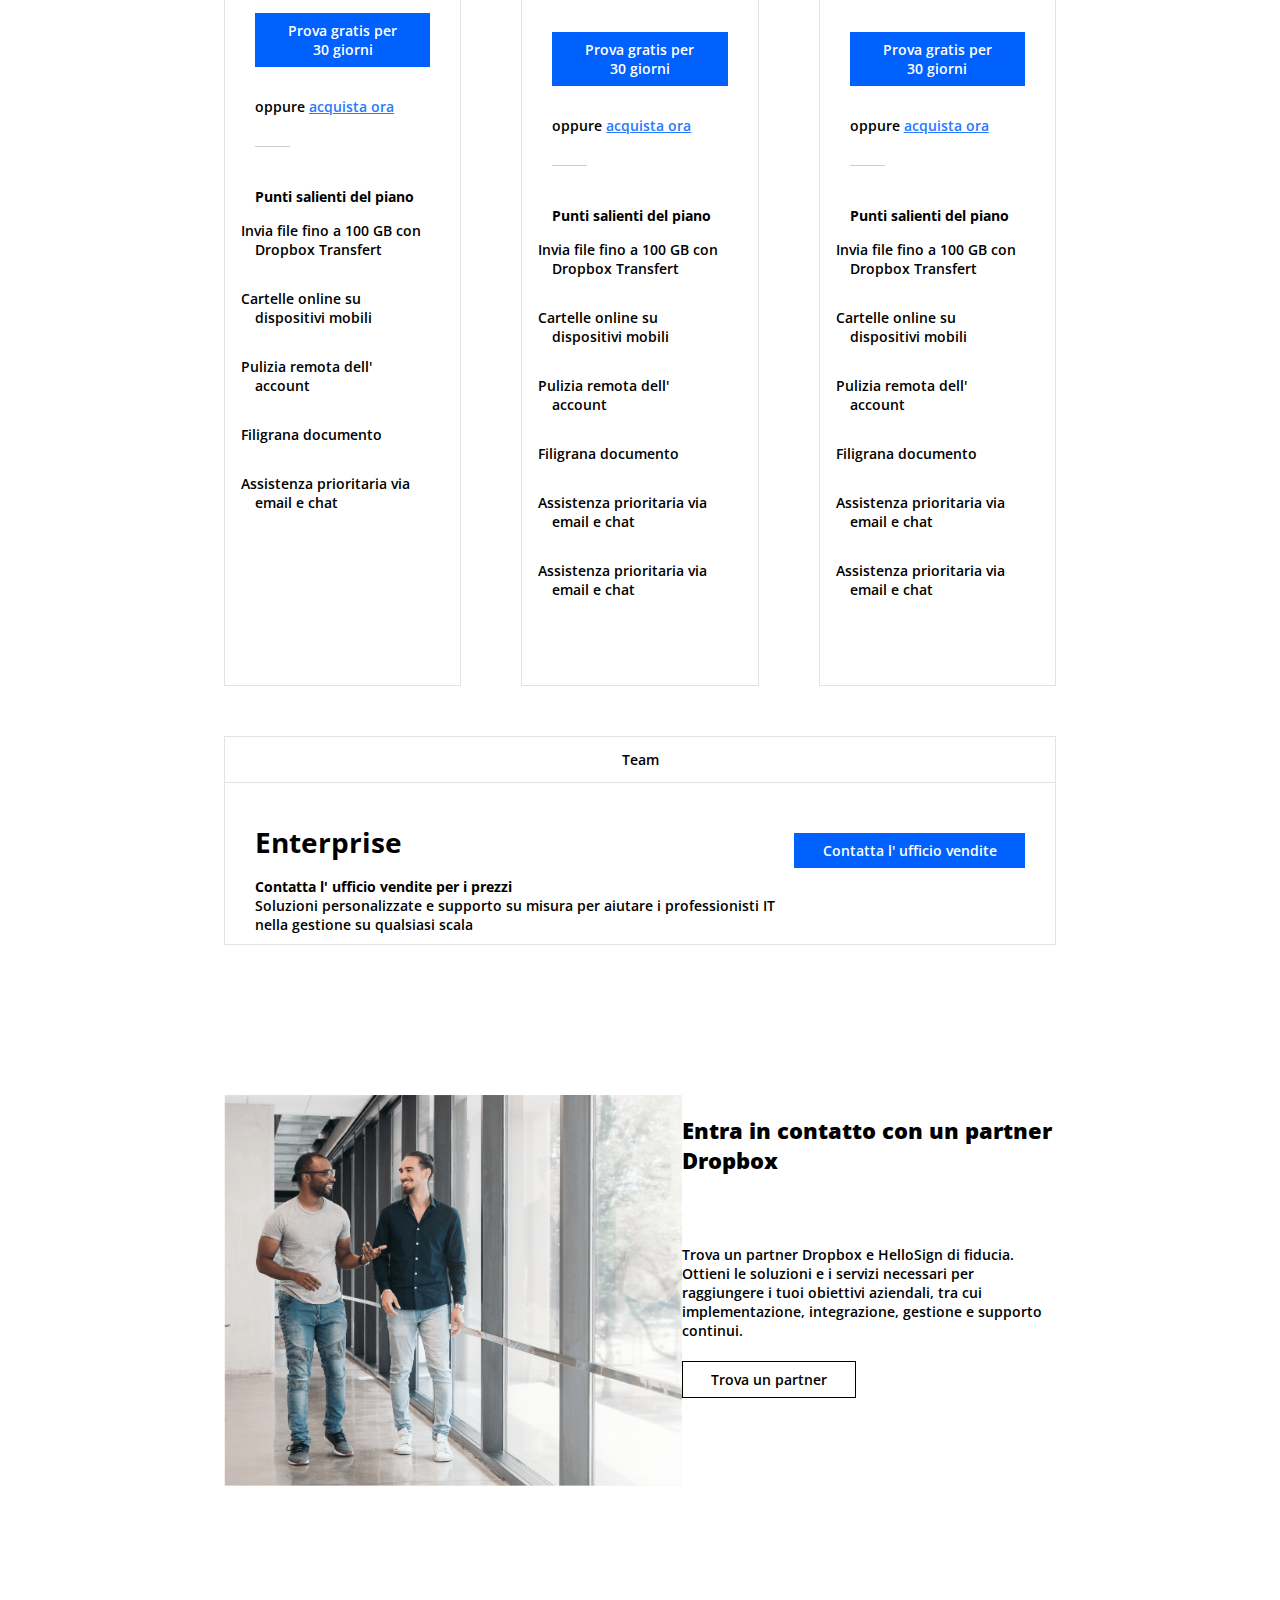
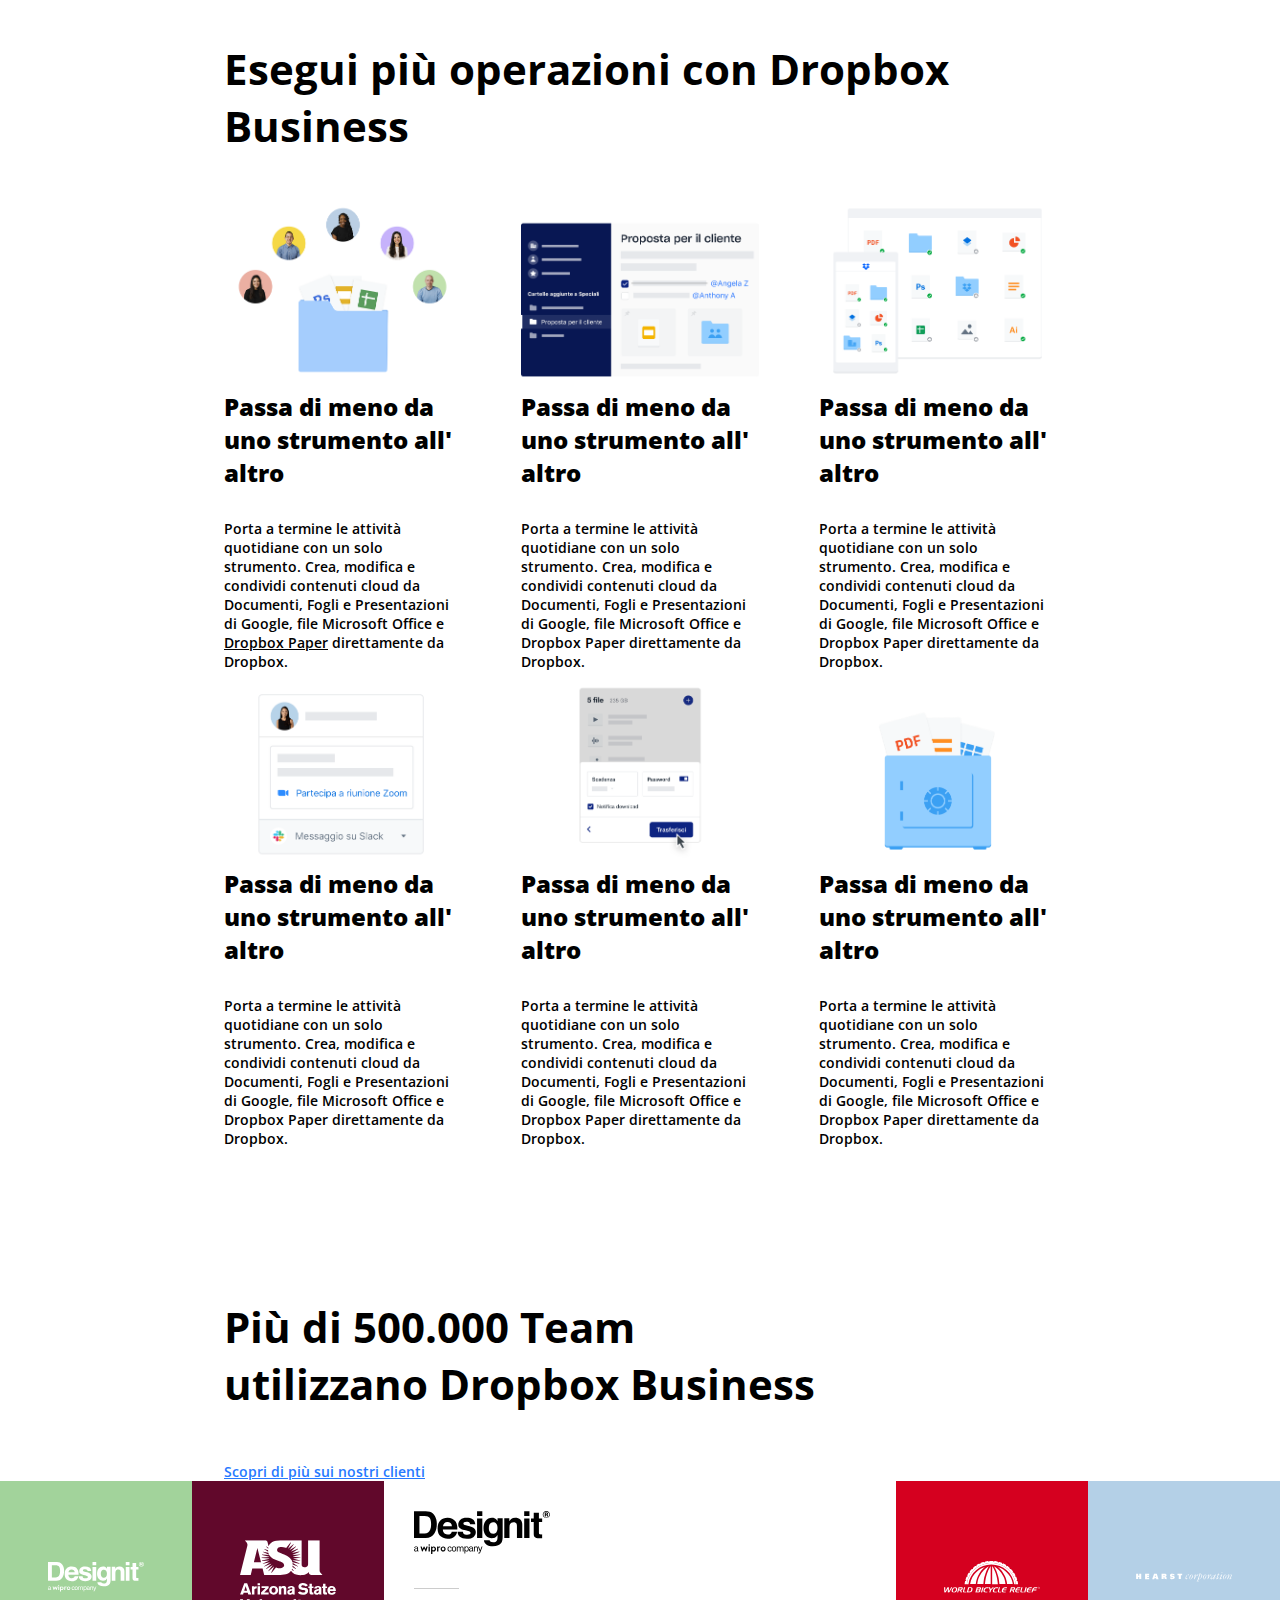
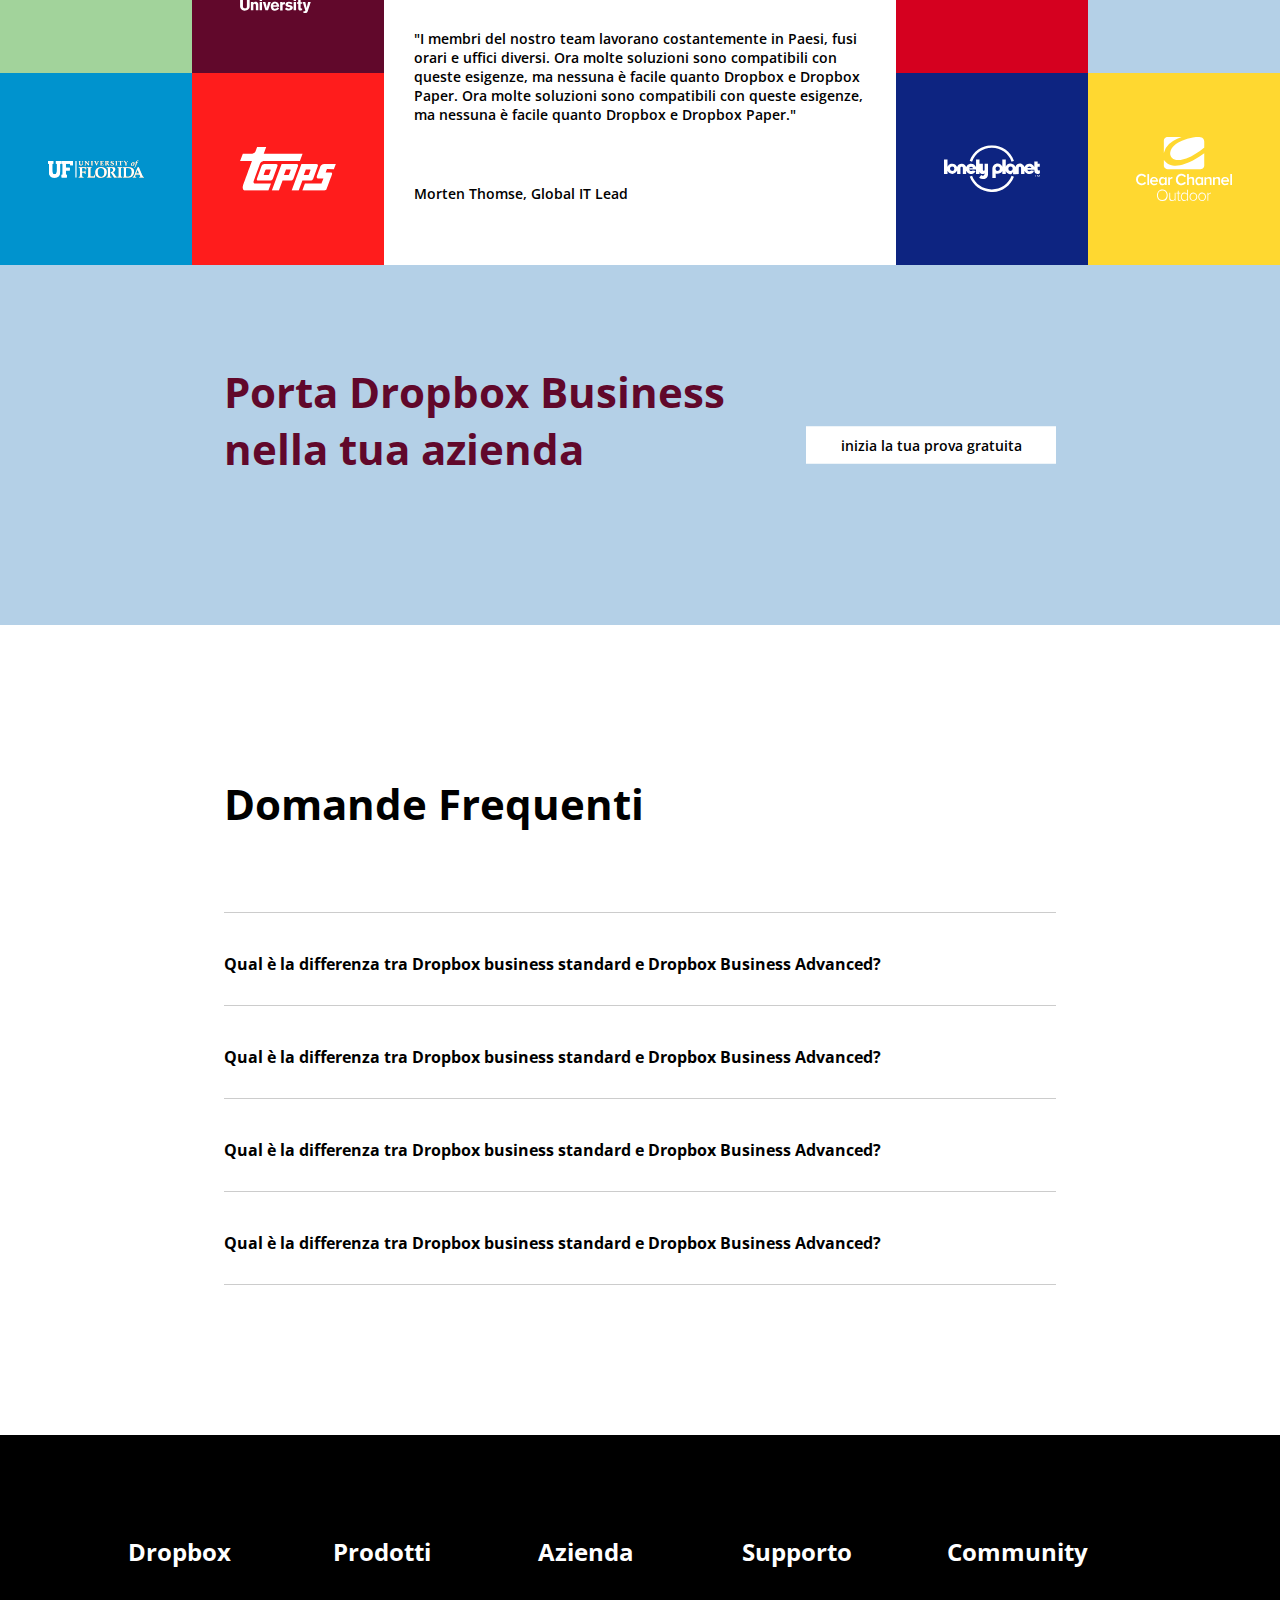
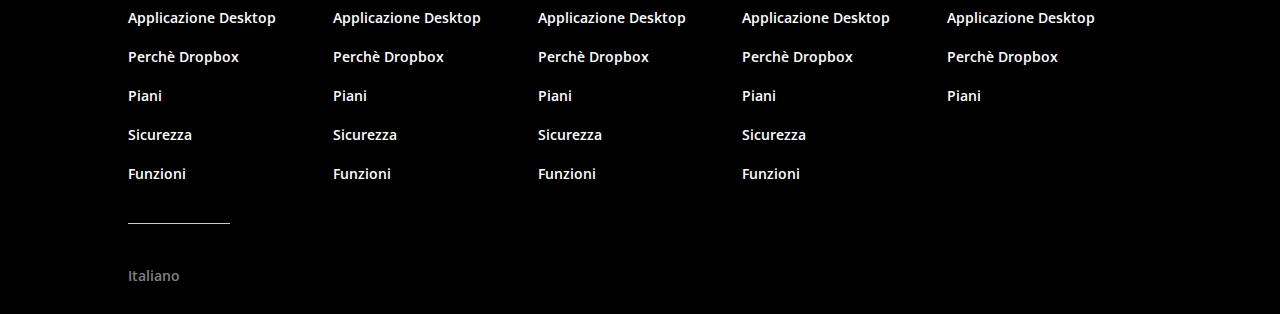
==== commit 9eb18c3a: "changed hr length" ====
--- a/index.html
+++ b/index.html
@@ -109,7 +109,7 @@
                         <!-- button -->
                         <a href="#" class="btn btn-big btn-blue btn-100">Prova gratis per 30 giorni</a>
                         <span>oppure <a href="#">acquista ora</a></span>
-                        <hr class="w-25">
+                        <hr class="w-20">
                         <h4>Punti salienti del piano</h4>
                         <!-- features -->
                         <ul class="plans-features fa-ul">
@@ -143,7 +143,7 @@
                         <!-- button -->
                         <a href="#" class="btn btn-big btn-blue btn-100">Prova gratis per 30 giorni</a>
                         <span>oppure <a href="#">acquista ora</a></span>
-                        <hr class="w-25">
+                        <hr class="w-20">
                         <h4>Punti salienti del piano</h4>
                         <!-- features -->
                         <ul class="plans-features fa-ul">
@@ -178,7 +178,7 @@
                         <!-- button -->
                         <a href="#" class="btn btn-big btn-blue btn-100">Prova gratis per 30 giorni</a>
                         <span>oppure <a href="#">acquista ora</a></span>
-                        <hr class="w-25">
+                        <hr class="w-20">
                         <h4>Punti salienti del piano</h4>
                         <!-- features -->
                         <ul class="plans-features fa-ul">
@@ -343,7 +343,7 @@
                         <!-- logo -->
                         <img src="img/designit.svg" alt="Designit logo" class="designit-logo w-30">
                     </figure>
-                    <hr>
+                    <hr class="w-10">
                     <blockquote>"I membri del nostro team lavorano costantemente in Paesi, fusi orari e uffici diversi. Ora molte soluzioni sono compatibili con queste esigenze, ma nessuna è facile quanto Dropbox e Dropbox Paper. Ora molte soluzioni sono compatibili con queste esigenze, ma nessuna è facile quanto Dropbox e Dropbox Paper." </blockquote>
                     <address>Morten Thomse, Global IT Lead</address>
                 </div>
@@ -478,7 +478,7 @@
                     </ul>
                 </div>
             </div>
-            <hr class="w-20">
+            <hr class="w-10">
             <div class="choose-language">
                 <i class="fas fa-globe-americas"></i>
                 <span>Italiano</span>
--- a/css/style.css
+++ b/css/style.css
@@ -17,6 +17,11 @@
     font-weight: 600;
 }
 
+hr{
+    height: 1px;
+    background-color: #ccc;
+    border: none;
+}
 
 /* lists */
 
@@ -69,6 +74,10 @@
 
 
 /* width */
+
+.w-10 {
+    width: 10%;
+}
 
 .w-20 {
     width:20%;
@@ -261,8 +270,6 @@
     font-size: 42px;
 }
 
-    /* forse meglio come utilities? */
-
 .jumbotron-image figure {
     position: absolute;
     top: 0;
@@ -273,8 +280,6 @@
 
     /* PLANS */
 
-    
-    
     /* payment plans */
 
     .payment-plans {
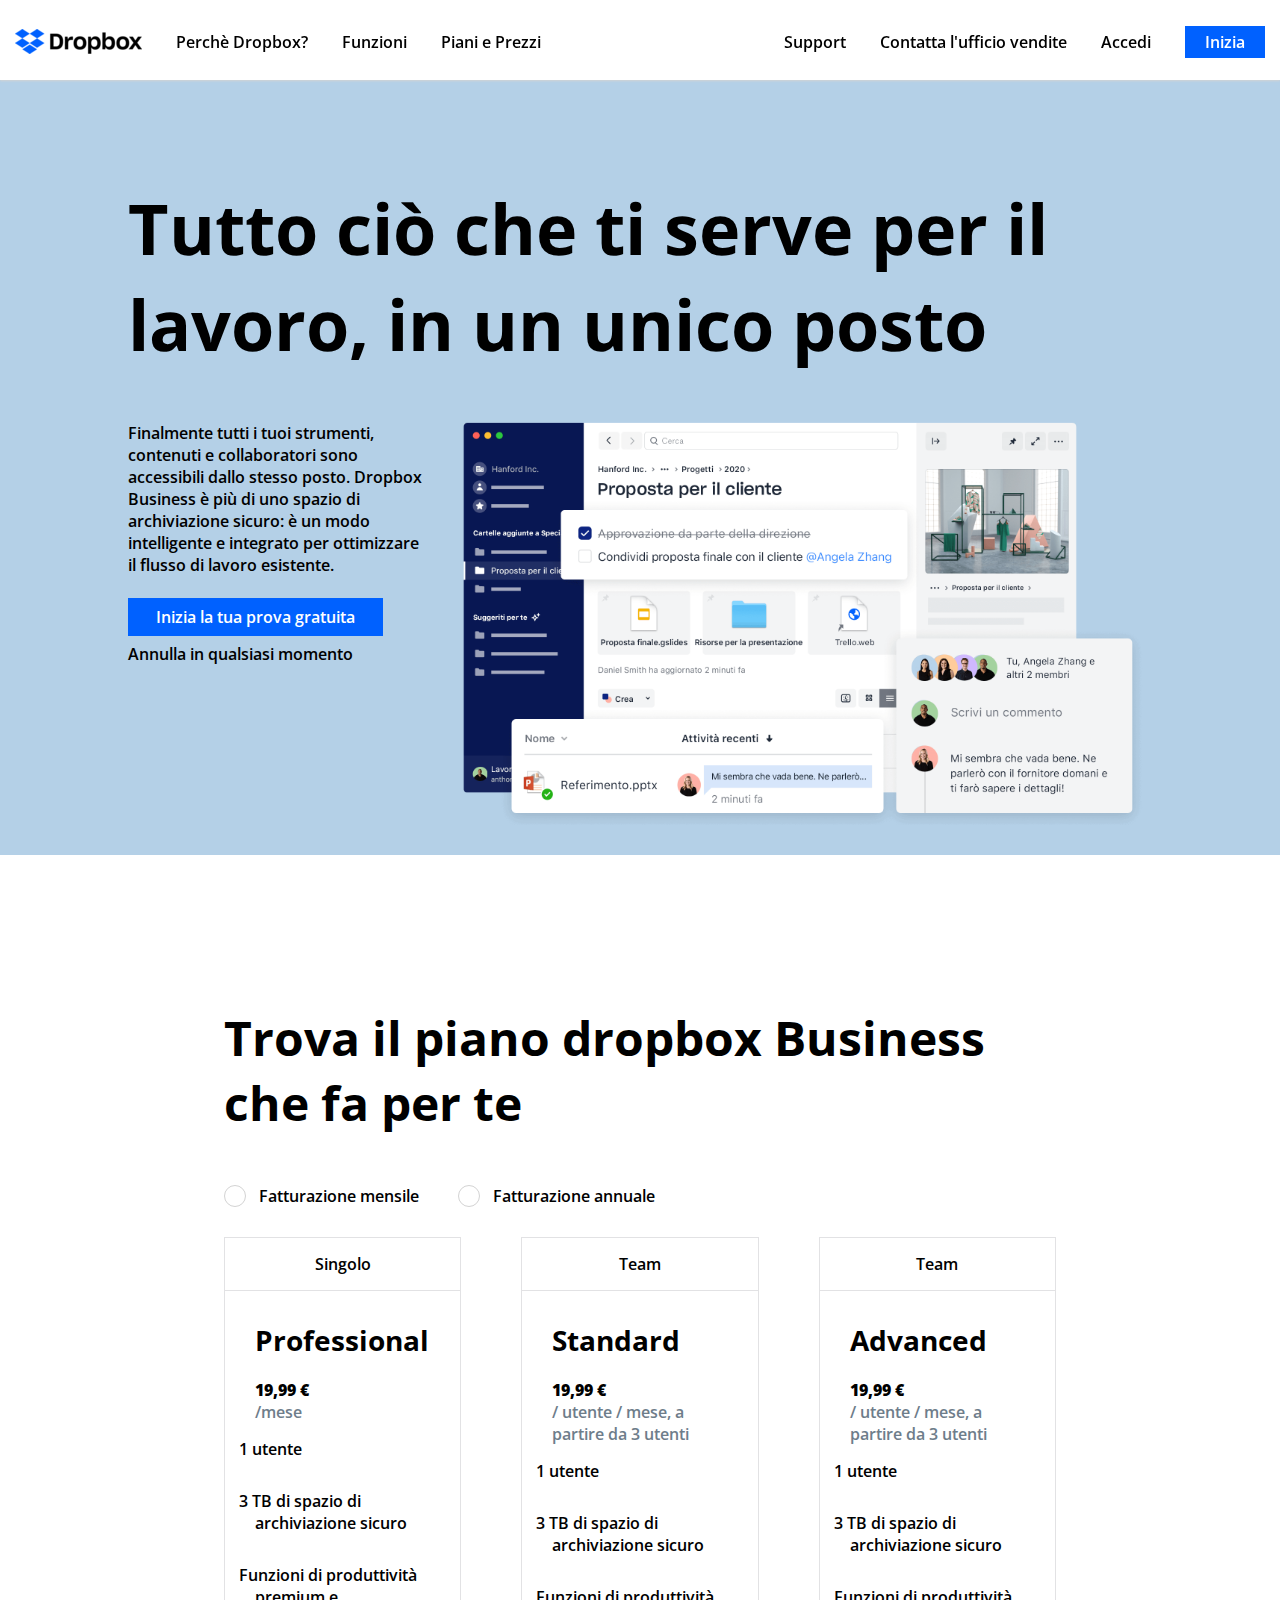
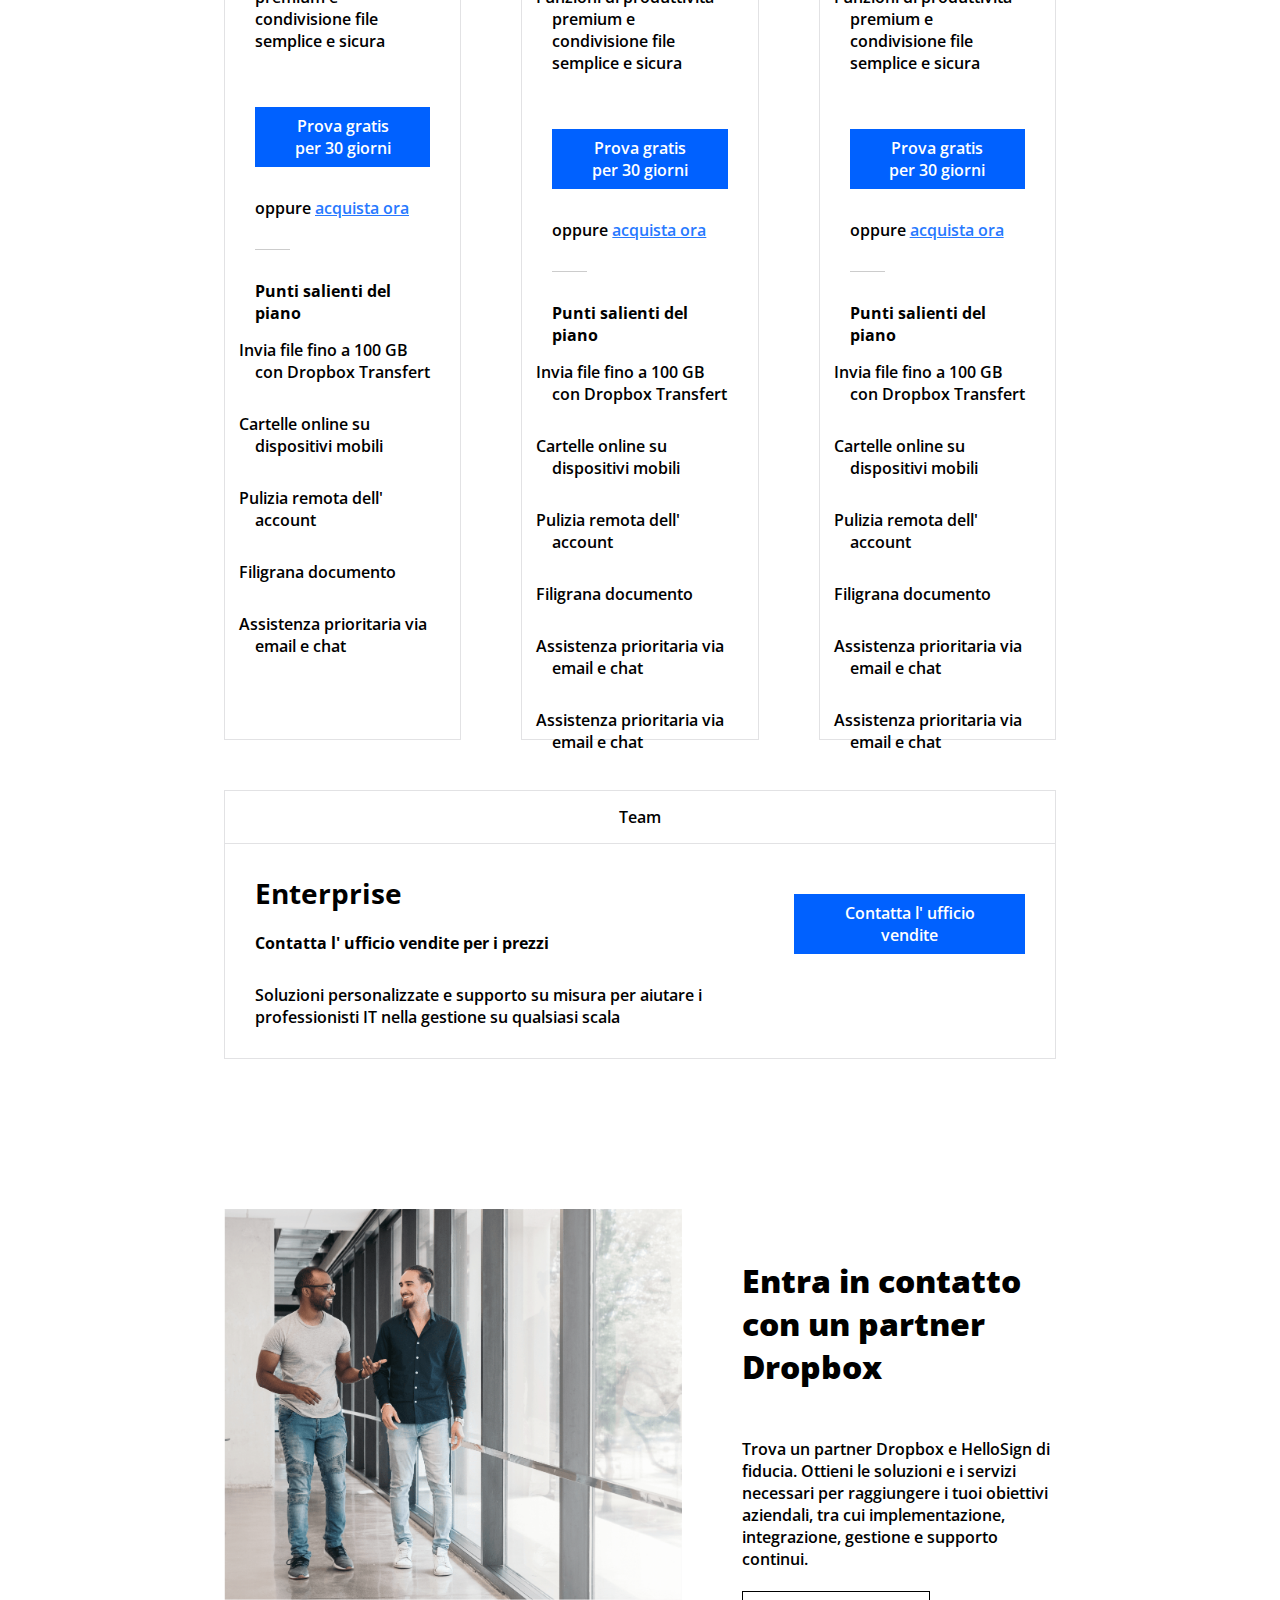
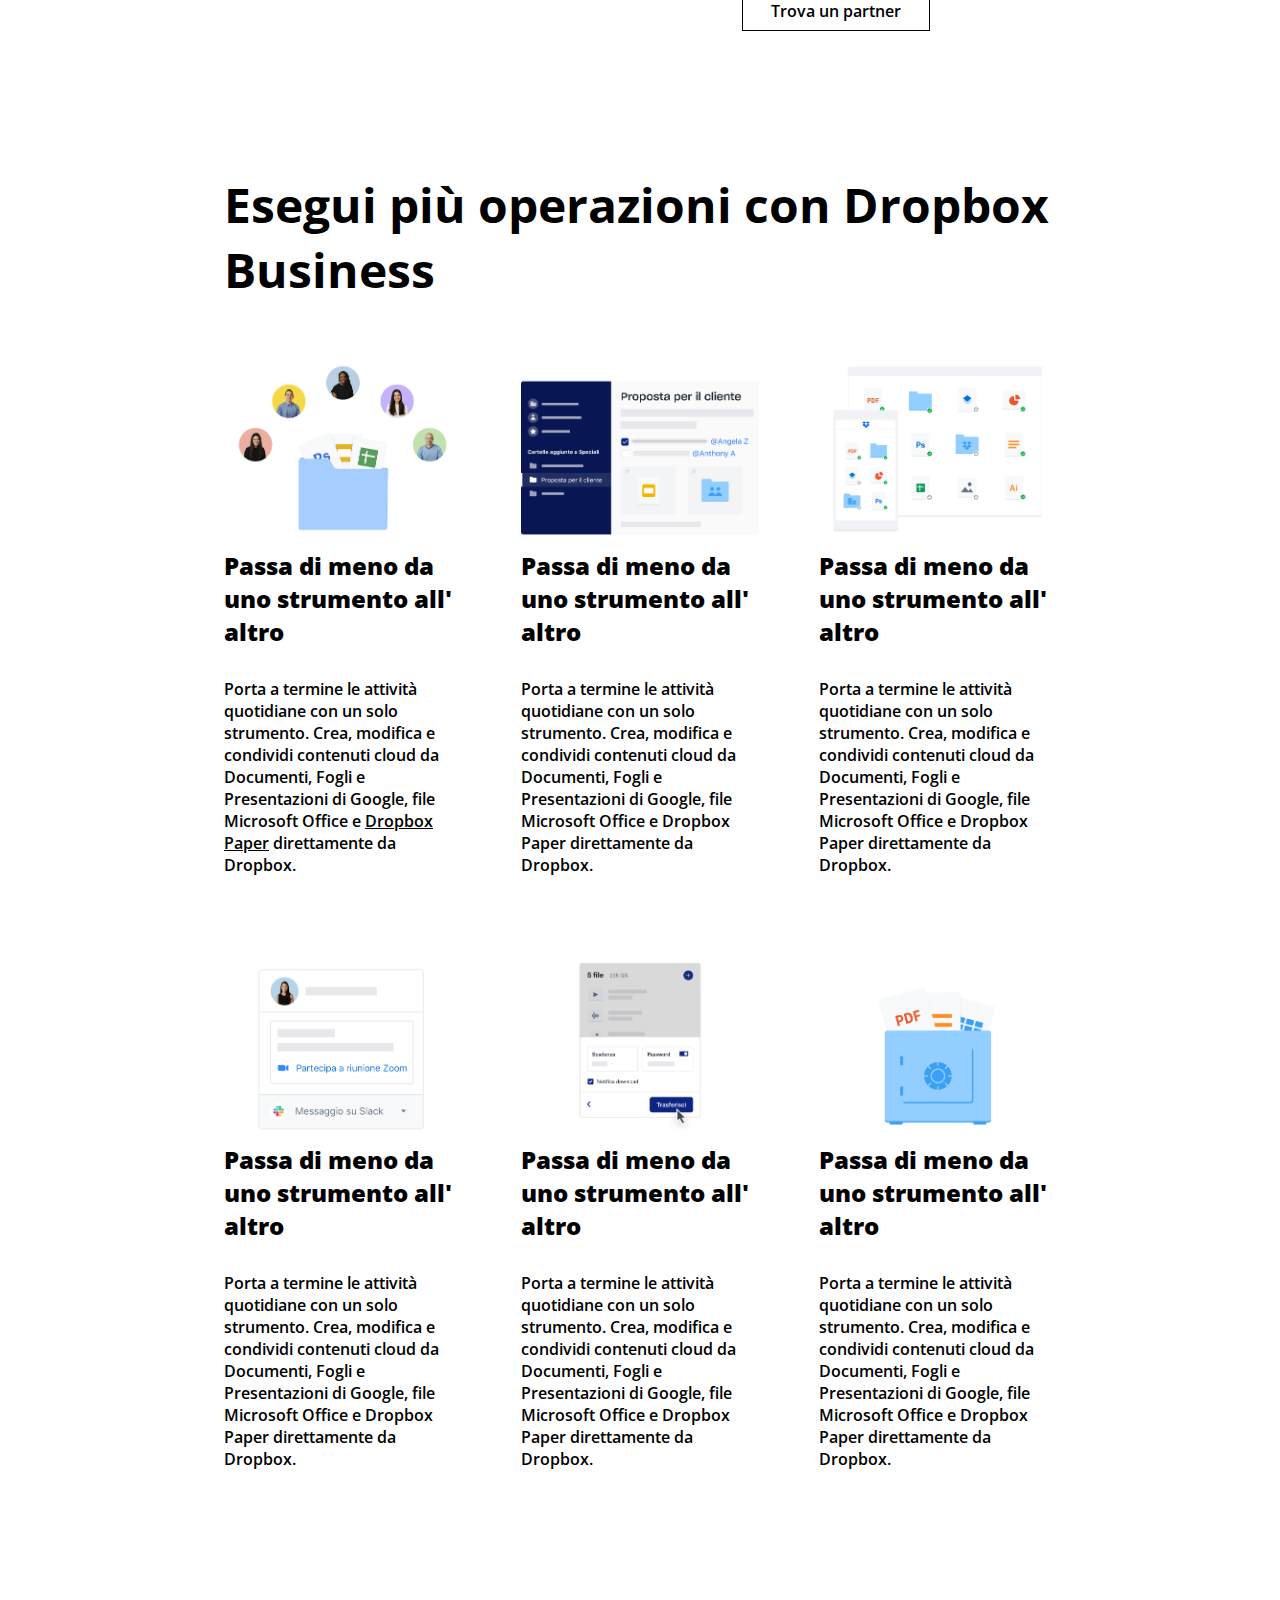
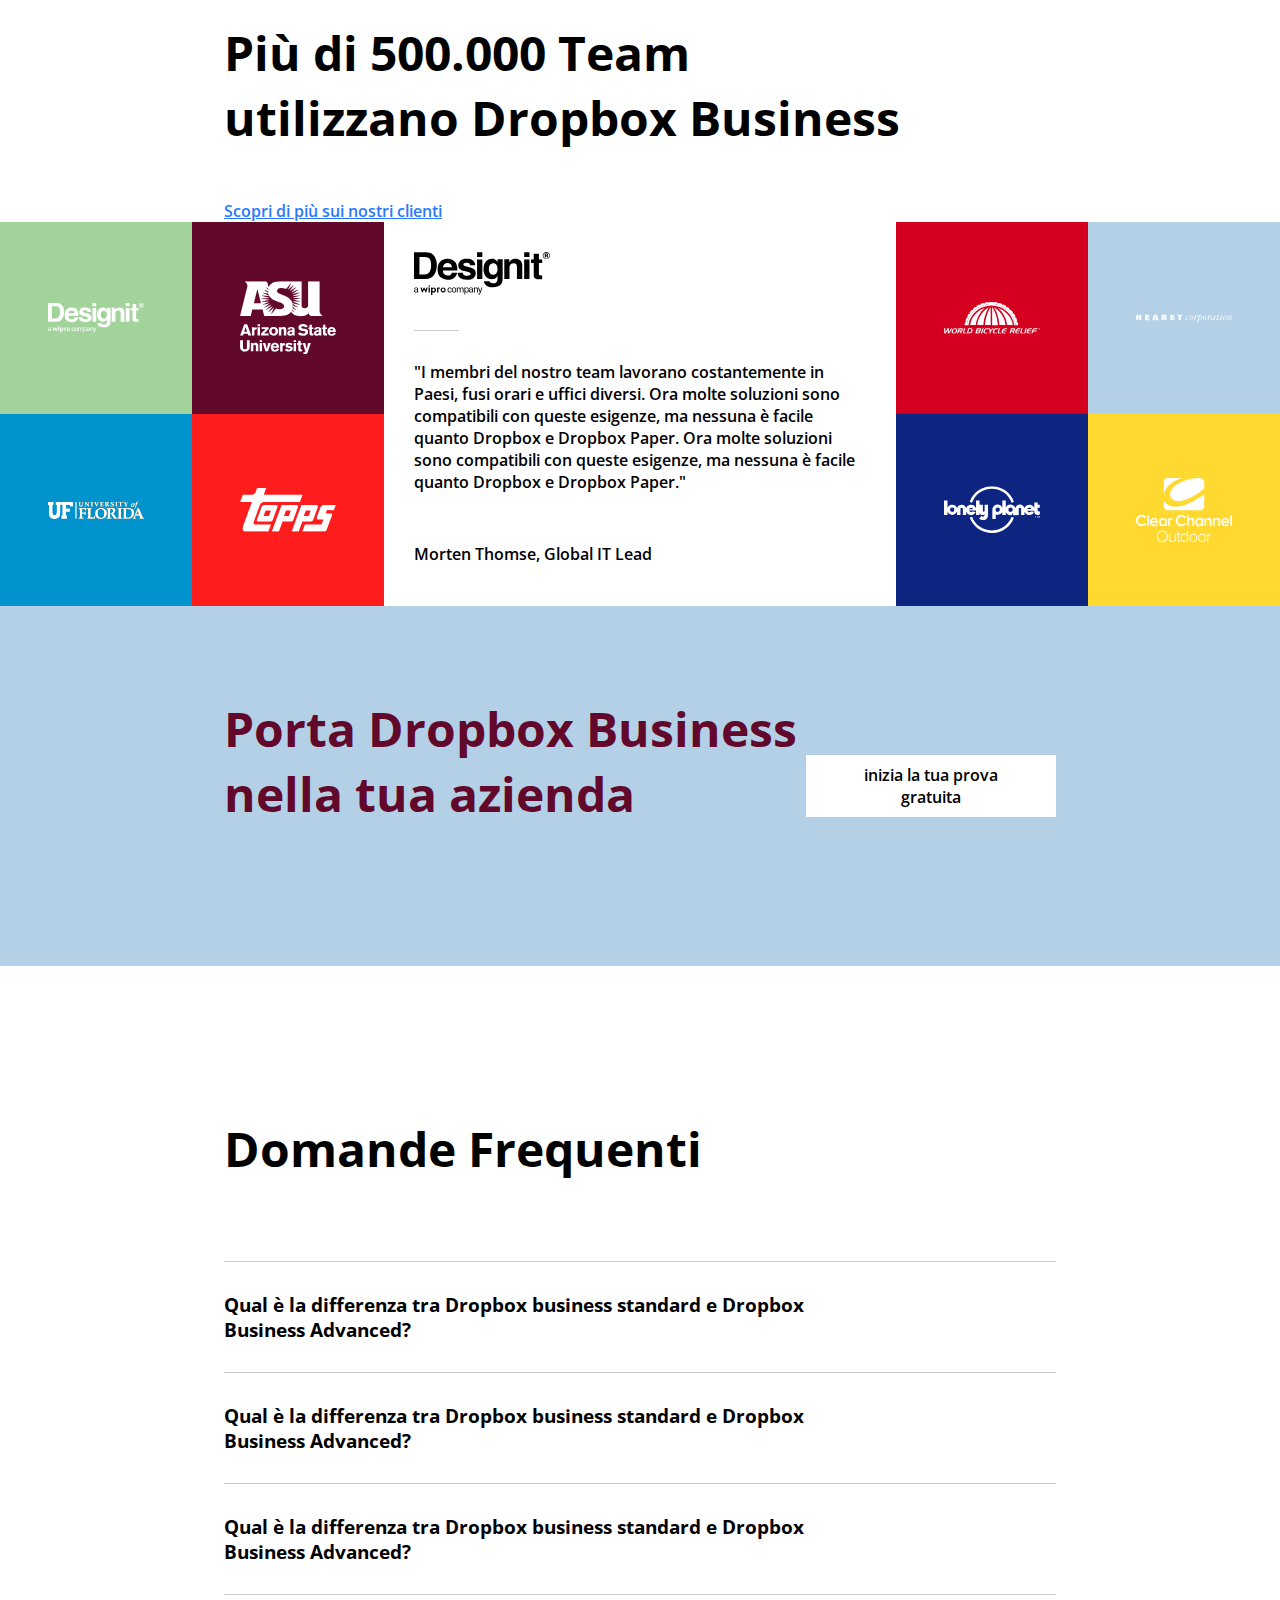
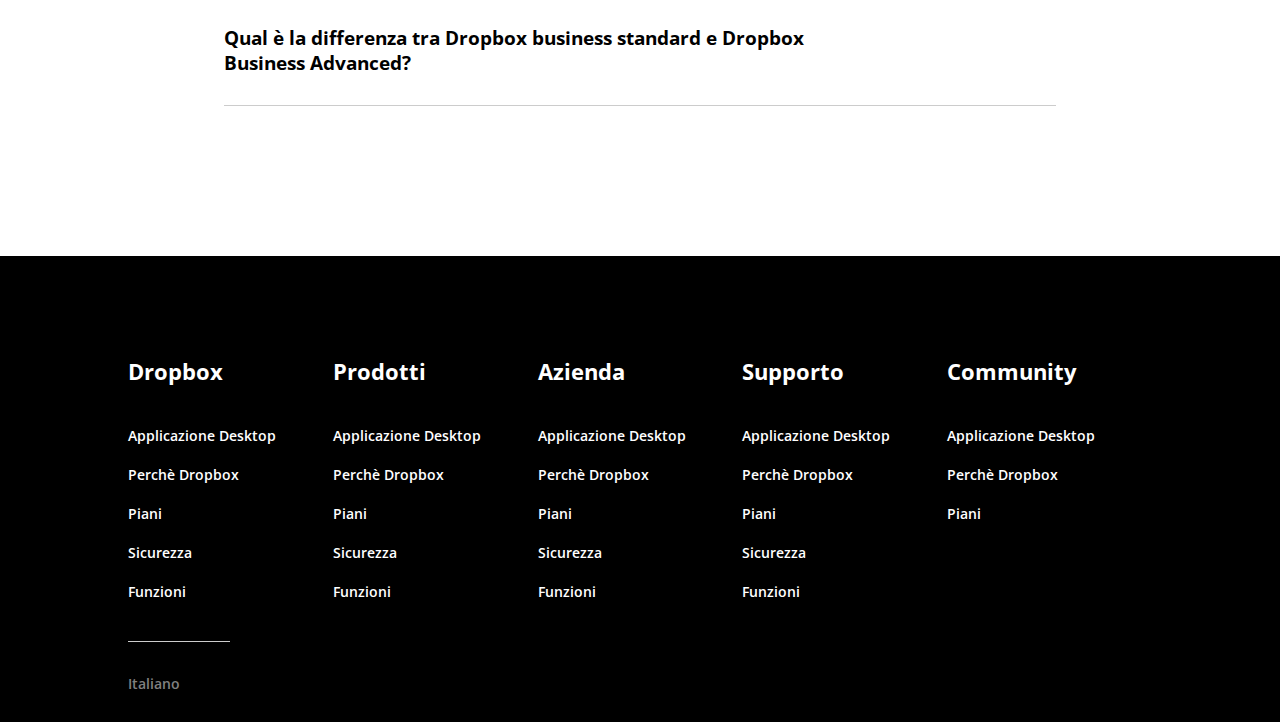
==== commit 341c1a41: "streamlined padding" ====
--- a/index.html
+++ b/index.html
@@ -49,7 +49,7 @@
                 <div class="clearfix">
                     <!-- testo -->
                     <div class="col w-30 jumbotron-text">
-                        <p>Finalmente tutti i tuoi strumenti, contenuti e collaboratori sono accessibili dallo stesso posto. Dropbox Business è più di uno spazio di archiviazione sicuro: è un modo intelligente e integrato per ottimizzare il flusso di lavoro esistente.</p>
+                        <p class="padding-b-30">Finalmente tutti i tuoi strumenti, contenuti e collaboratori sono accessibili dallo stesso posto. Dropbox Business è più di uno spazio di archiviazione sicuro: è un modo intelligente e integrato per ottimizzare il flusso di lavoro esistente.</p>
                         <a href="#" class="btn btn-big btn-blue">Inizia la tua prova gratuita</a>
                         <div>Annulla in qualsiasi momento</div>
                         <!-- Arrow -->
@@ -111,7 +111,7 @@
                         <span>oppure <a href="#">acquista ora</a></span>
                         <hr class="w-20">
                         <h4>Punti salienti del piano</h4>
-                        <!-- features -->
+                        <!-- UL features -->
                         <ul class="plans-features fa-ul">
                             <li><span class="fa-li"><i class="fa fa-check"></i></span></i>Invia file fino a 100 GB con Dropbox Transfert</li>
                             <li><span class="fa-li"><i class="fa fa-check"></i></span></i>Cartelle online su dispositivi mobili</li>
@@ -145,7 +145,7 @@
                         <span>oppure <a href="#">acquista ora</a></span>
                         <hr class="w-20">
                         <h4>Punti salienti del piano</h4>
-                        <!-- features -->
+                        <!-- UL features -->
                         <ul class="plans-features fa-ul">
                             <li><span class="fa-li"><i class="fa fa-check"></i></span></i>Invia file fino a 100 GB con Dropbox Transfert</li>
                             <li><span class="fa-li"><i class="fa fa-check"></i></span></i>Cartelle online su dispositivi mobili</li>
@@ -180,7 +180,7 @@
                         <span>oppure <a href="#">acquista ora</a></span>
                         <hr class="w-20">
                         <h4>Punti salienti del piano</h4>
-                        <!-- features -->
+                        <!-- UL features -->
                         <ul class="plans-features fa-ul">
                             <li><span class="fa-li"><i class="fa fa-check"></i></span></i>Invia file fino a 100 GB con Dropbox Transfert</li>
                             <li><span class="fa-li"><i class="fa fa-check"></i></span></i>Cartelle online su dispositivi mobili</li>
@@ -195,13 +195,13 @@
             <div class="Enterprise">
                 <!-- box cap -->
                 <div class="box-cap text-align-center">
-                    <i class="far fa-building">
-                    </i><span>Team</span>
+                    <i class="far fa-building"></i>
+                    <span>Team</span>
                 </div>
                 <div class="box clearfix">
                     <div class="col w-70">
-                        <h3>Enterprise</h3>
-                        <h4>Contatta l' ufficio vendite per i prezzi</h4>
+                        <h3 class="padding-b-30">Enterprise</h3>
+                        <h4 class="padding-b-30">Contatta l' ufficio vendite per i prezzi</h4>
                         <div>Soluzioni personalizzate e supporto su misura per aiutare i professionisti IT nella gestione su qualsiasi scala</div>
                     </div>
                     <div class="col w-30">
@@ -221,7 +221,7 @@
                 <div class="col w-45 partners-text">
                     <!-- titolo -->
                     <h2>Entra in contatto con un partner Dropbox</h2>
-                    <p>Trova un partner Dropbox e HelloSign di fiducia. Ottieni le soluzioni e i servizi necessari per raggiungere i tuoi obiettivi aziendali, tra cui implementazione, integrazione, gestione e supporto continui.</p>
+                    <p class="padding-b-30">Trova un partner Dropbox e HelloSign di fiducia. Ottieni le soluzioni e i servizi necessari per raggiungere i tuoi obiettivi aziendali, tra cui implementazione, integrazione, gestione e supporto continui.</p>
                     <!-- bottone -->
                     <a href="#" class="btn btn-big btn-white">Trova un partner</a>
                 </div>
@@ -230,14 +230,14 @@
         <!-- FEATURES SECTION -->
         <section class="features container-medium margin-150">
             <h2>Esegui più operazioni con Dropbox Business</h2>
-            <div class="row gutter-30 clearfix">
+            <div class="row gutter-30 clearfix padding-b-70">
                 <!-- switching tools -->
                 <div class="col w-33 g-30">
                     <!-- immagine -->
                     <figure class="feature-image switching-tools">
                         <img src="img/business-feature-switching-tools.png" alt="cambia strumento facilmente">
                     </figure><!-- testo -->
-                    <h3>Passa di meno da uno strumento all' altro</h3>
+                    <h3 class="padding-b-30">Passa di meno da uno strumento all' altro</h3>
                     <p>Porta a termine le attività quotidiane con un solo strumento. Crea, modifica e condividi contenuti cloud da Documenti, Fogli e Presentazioni di Google, file Microsoft Office e <span class="underline">Dropbox Paper</span> direttamente da Dropbox.</p>
                 </div>
                 <!-- coordinate-it -->
@@ -246,7 +246,7 @@
                     <figure class="feature-image coordinate-it">
                         <img src="img/business-feature-coordinate-it.png" alt="coordina agevolmente tutti i reparti">
                     </figure><!-- testo -->
-                    <h3>Passa di meno da uno strumento all' altro</h3>
+                    <h3 class="padding-b-30">Passa di meno da uno strumento all' altro</h3>
                     <p>Porta a termine le attività quotidiane con un solo strumento. Crea, modifica e condividi contenuti cloud da Documenti, Fogli e Presentazioni di Google, file Microsoft Office e Dropbox Paper direttamente da Dropbox.</p>
                 </div>
                 <!-- multi-device -->
@@ -255,7 +255,7 @@
                     <figure class="feature-image multi-device">
                         <img src="img/business-feature-multi-device.png" alt="utilizza tutti i tuoi device">
                     </figure><!-- testo -->
-                    <h3>Passa di meno da uno strumento all' altro</h3>
+                    <h3 class="padding-b-30">Passa di meno da uno strumento all' altro</h3>
                     <p>Porta a termine le attività quotidiane con un solo strumento. Crea, modifica e condividi contenuti cloud da Documenti, Fogli e Presentazioni di Google, file Microsoft Office e Dropbox Paper direttamente da Dropbox.</p>
                 </div>
             </div>
@@ -266,7 +266,7 @@
                     <figure class="feature-image integrations-it">
                         <img src="img/business-feature-integrations-it.png" alt="integra gli strumenti">
                     </figure><!-- testo -->
-                    <h3>Passa di meno da uno strumento all' altro</h3>
+                    <h3 class="padding-b-30">Passa di meno da uno strumento all' altro</h3>
                     <p>Porta a termine le attività quotidiane con un solo strumento. Crea, modifica e condividi contenuti cloud da Documenti, Fogli e Presentazioni di Google, file Microsoft Office e Dropbox Paper direttamente da Dropbox.</p>
                 </div>
                 <!-- Send files -->
@@ -275,7 +275,7 @@
                     <figure class="feature-image send-files">
                         <img src="img/business-feature-send-files-it.png" alt="Invia file facilmente">
                     </figure><!-- testo -->
-                    <h3>Passa di meno da uno strumento all' altro</h3>
+                    <h3 class="padding-b-30">Passa di meno da uno strumento all' altro</h3>
                     <p>Porta a termine le attività quotidiane con un solo strumento. Crea, modifica e condividi contenuti cloud da Documenti, Fogli e Presentazioni di Google, file Microsoft Office e Dropbox Paper direttamente da Dropbox.</p>
                 </div>
                 <!-- Security -->
@@ -284,7 +284,7 @@
                     <figure class="feature-image security">
                         <img src="img/business-feature-security.png" alt="ottieni maggiore sicurezza">
                     </figure><!-- testo -->
-                    <h3>Passa di meno da uno strumento all' altro</h3>
+                    <h3 class="padding-b-30">Passa di meno da uno strumento all' altro</h3>
                     <p>Porta a termine le attività quotidiane con un solo strumento. Crea, modifica e condividi contenuti cloud da Documenti, Fogli e Presentazioni di Google, file Microsoft Office e Dropbox Paper direttamente da Dropbox.</p>
                 </div>
             </div>    
@@ -297,7 +297,7 @@
                     <br>
                     utilizzano Dropbox Business
                 </h2>
-                <a href="#">Scopri di più sui nostri clienti</a>
+                <a href="#" class="padding-b-50">Scopri di più sui nostri clienti</a>
             </div>
             <!-- full width -->
             <div class="row clearfix">
@@ -344,7 +344,7 @@
                         <img src="img/designit.svg" alt="Designit logo" class="designit-logo w-30">
                     </figure>
                     <hr class="w-10">
-                    <blockquote>"I membri del nostro team lavorano costantemente in Paesi, fusi orari e uffici diversi. Ora molte soluzioni sono compatibili con queste esigenze, ma nessuna è facile quanto Dropbox e Dropbox Paper. Ora molte soluzioni sono compatibili con queste esigenze, ma nessuna è facile quanto Dropbox e Dropbox Paper." </blockquote>
+                    <blockquote class="padding-b-50">"I membri del nostro team lavorano costantemente in Paesi, fusi orari e uffici diversi. Ora molte soluzioni sono compatibili con queste esigenze, ma nessuna è facile quanto Dropbox e Dropbox Paper. Ora molte soluzioni sono compatibili con queste esigenze, ma nessuna è facile quanto Dropbox e Dropbox Paper." </blockquote>
                     <address>Morten Thomse, Global IT Lead</address>
                 </div>
                 <!-- clients' logo -->
@@ -429,7 +429,7 @@
         <div class="container-big">
             <div class="clearfix ">
                 <div class="col w-20">
-                    <h3>Dropbox</h3>
+                    <h3 class="padding-b-30">Dropbox</h3>
                     <ul>
                         <li>Applicazione Desktop</li>
                         <li>Perchè Dropbox</li>
@@ -440,7 +440,7 @@
                 </div>
                 
                 <div class="col w-20">
-                    <h3>Prodotti</h3>
+                    <h3 class="padding-b-30">Prodotti</h3>
                     <ul>
                         <li>Applicazione Desktop</li>
                         <li>Perchè Dropbox</li>
@@ -450,7 +450,7 @@
                     </ul>
                 </div>
                 <div class="col w-20">
-                    <h3>Azienda</h3>
+                    <h3 class="padding-b-30">Azienda</h3>
                     <ul>
                         <li>Applicazione Desktop</li>
                         <li>Perchè Dropbox</li>
@@ -460,7 +460,7 @@
                     </ul>
                 </div>
                 <div class="col w-20">
-                    <h3>Supporto</h3>
+                    <h3 class="padding-b-30">Supporto</h3>
                     <ul>
                         <li>Applicazione Desktop</li>
                         <li>Perchè Dropbox</li>
@@ -470,7 +470,7 @@
                     </ul>
                 </div>
                 <div class="col w-20">
-                    <h3>Community</h3>
+                    <h3 class="padding-b-30">Community</h3>
                     <ul>
                         <li>Applicazione Desktop</li>
                         <li>Perchè Dropbox</li>
--- a/css/style.css
+++ b/css/style.css
@@ -13,14 +13,18 @@
 
 body {
     font-family: 'Open Sans', sans-serif;
-    font-size: 14px;
+    font-size: 16px;
     font-weight: 600;
-}
-
-hr{
+    /* line-height: 1.5rem; */
+}
+
+
+
+hr {
     height: 1px;
     background-color: #ccc;
     border: none;
+    margin: 30px 0;
 }
 
 /* lists */
@@ -37,6 +41,17 @@
 
 .fa-li {
     margin: 0 0 0 -1em;
+}
+
+/* sections */
+
+section a {
+    color: #2779FF;
+}
+
+section h2 {
+    font-size: 3em;
+    padding-bottom: 50px;
 }
 
 /* UTILITIES */
@@ -72,7 +87,6 @@
     float: left;
 }
 
-
 /* width */
 
 .w-10 {
@@ -152,8 +166,16 @@
     margin-bottom: 150px;
 }
 
+.padding-b-70 {
+    padding-bottom: 70px;
+}
+
 .padding-b-50 {
     padding-bottom: 50px;
+}
+
+.padding-b-30 {
+    padding-bottom: 30px;
 }
 
 .g-30 {
@@ -198,17 +220,6 @@
 .btn-100 {
     width: 100%;
     text-align: center;
-}
-
-/* sections */
-
-section a {
-    color: #2779FF;
-}
-
-section h2 {
-    font-size: 3em;
-    padding-bottom: 50px;
 }
 
 /* BODY */
@@ -239,6 +250,8 @@
     color: black;
 }
 
+/* MAIN */
+
 /* JUMBOTRON */
 
 .jumbotron {
@@ -253,17 +266,11 @@
 }
 
 .jumbotron-text {
-    padding-right: 9px;
-    height: 405px;
-}
-/* forse non ho bisogno dell' height se ho il padding */
-
-.jumbotron-text p {
-    padding-bottom: 30px;
+    padding: 0 10px 150px 0;
 }
 
 .jumbotron-text a+div {
-    margin: 10px 0 30px;
+    margin: 15px 0 40px;
 }
 
 .jumbotron-text i {
@@ -275,303 +282,279 @@
     top: 0;
     left: 0;
 }
-    /* to do? ridimensionare immagine */
-
-
-    /* PLANS */
-
-    /* payment plans */
-
-    .payment-plans {
-        padding-bottom: 30px;
-    }
-    /* radio button */
-
-    .radio-label {
-        display: inline-block;
-        position: relative;
-        padding: 0 35px;
-        cursor: pointer;
-    }
-
-
-    input {
-        position: absolute;
-        opacity: 0;
-        cursor: pointer;
-        height: 0;
-        width: 0;
-    }
-
-    .mock-up {
-        position: absolute;
-        top: 0;
-        left: 0;
-        height: 22px;
-        width: 22px;
-        background-color: white;
-        border: 1px solid lightgray;
-        border-radius: 50%;
-    }
-
-    label:hover input ~ .mock-up {
-        background-color: #ccc;
-      }
-
-    label input:checked ~ .mock-up {
-        background-color: #0061FF;
-    }
-
-    .mock-up:after {
-        content: "";
-        position: absolute;
-        display: none;
-    }
-
-    label input:checked ~ .mock-up:after {
-        display: inline-block;
-    }
-    
-    label .mock-up:after {
-        top: 50%;
-        left: 50%;
-        transform: translate(-50%, -50%);
-        width: 50%;
-        height: 50%;
-        border-radius: 50%;
-        background: white;
-    }
-
-
-    /* box */
-
-
-    .plans .box {
-        border: 1px solid #E2E2E4;
-        padding: 10px 30px;
-        width: 100%;
-    }
-
-    .w-33 .box {
-        height: 1000px;
-    }
-
-    .plans .box-cap {
-        border-top:1px solid #E2E2E4;
-        border-left: 1px solid #E2E2E4 ;
-        border-right:1px solid #E2E2E4 ;
-        width: 100%;
-        line-height: 45px;
-    }
-
-    .plans .row .box {
-        height: 1050px;
-    }
-
-    .plans h3 {
-        font-size: 28px;
-        padding: 30px 0 16px;
-    }
-    
-    .plans li {
-        padding: 15px 0; 
-    }
-
-    .plans-features i {
-        color: #0463FF;
-    }
-
-    .plans br+span {
-        color: #6E7D8A;
-    }
-
-    .box .btn {
-        display: inline-block;
-        margin: 40px 0 30px;
-    }
-
-    hr {
-        margin: 30px 0 40px;
-    }
-
-    enterprise
-
-
-    /* PARTNERS */
-
-    .partners-text {
-        padding-left: 60px;
-        padding-top: 50px;
-    }
-
-    .partners-text h2 {
-        font-size: 22px;
-        font-weight: 800;
-        margin:20px 0;
-    }
-
-    .partners p {
-        margin-bottom: 30px;
-    }
-
-    /* FEATURES*/
-
-    .features h2 {
-        padding-bottom: 40px;
-    }
-    
-    .features h3 {
-        font-size: 24px;
-        font-weight: 800;
-        padding-bottom: 30px;
-    }
-
-    .features .col-33 {
-        height: 500px;    
-    }
-
-    /* CLIENTS */
-
-   
-   /* clients text */
-
-
-    .clients-text{
-        padding: 30px;
-    }
-
-    .clients-text address {
-        font-style: normal;
-        padding-top: 60px;
-    }
-
-    /* clients logo */
-
-    .clients-logo {
-        width: 50%;
-        position: absolute;
-        top: 50%;
-        left: 50%;
-        transform: translate(-50%, -50%);
-        filter: invert(1);
-    }
-
-    .square-15 {
-        height:15vw;
-    }
-
-    /* clients logo backgrounds*/
-
-
-    .clients-logo-container::after {
-        display: inline-block;
-        content: '';
-        position: absolute;
-        top: 0;
-        left: 0;
-        bottom: 0;
-        right: 0;
-        border: 10px solid rgba(255, 255,255, 0);
-        transition: border 1s linear;
-    }
-
-    .clients-logo-container:hover::after {
-        border: 10px solid rgba(255, 255, 255, 0.4);
-    }
-
-    /*  backgrounds */
-
-    .clients-logo-container.designit {
-        background-color: #A2D39B;
-    }
-    
-    .clients-logo-container.arizona-state-university {
-        background-color: #61082B;
-    }
-    
-    .clients-logo-container.university-of-florida {
-        background-color: #0093CE;
-    }
-    
-    .clients-logo-container.topps {
-        background-color: #FF1C1C;
-    }
-    
-    .clients-logo-container.world-bycicle-relief {
-        background-color: #D5001F;
-    }
-    
-    .clients-logo-container.hearst-corporation {
-        background-color: #B4D0E7 ;
-    }
-    
-    .clients-logo-container.lonely-planet {
-        background-color: #0D2481;
-    }
-    
-    .clients-logo-container.clear-channel-outdoor {
-        background-color: #FFD830;
-    }
-
-    /* free trial */
-
-    .free-trial {
-        background-color: #B4D0E7;
-    }
-    
-    .free-trial .col {
-        height: 360px;
-    }
-
-    .free-trial h2, .free-trial .btn {
-        position: absolute;
-        top: 50%;
-        left: 0;
-        transform: translateY(-50%);
-    }
-
-    .free-trial h2 {
-        color: #61082B;
-    }
-
-    .free-trial .btn {
-        border-color: white;
-    }
-
-    /* FAQ */
-
-    .faq i {
-        padding-right: 40px;
-    }
-
-    /* FOOTER */
-
-    footer {
-        background-color: black;
-        color: white;
-        padding: 100px 0 30px;
-    }
-
-    footer h3 {
-        padding-bottom: 30px;
-        font-size: 24px;
-    }
-
-    footer li {
-        padding: 10px 0;
-    }
-
-    footer .choose-language {
-        color: gray;
-    }
-
-    .choose-language * {
-        vertical-align: middle;
-    }
-
-    /* TO DO, da rivedere, certamente soluione più elegante */
-
-    .fa-sort-up {
-        display: inline-block;
-        height: 5px;
-    }+
+/* PLANS */
+
+/* payment plans */
+
+.payment-plans {
+    padding-bottom: 30px;
+}
+/* radio button */
+
+.radio-label {
+    display: inline-block;
+    position: relative;
+    padding: 0 35px;
+    cursor: pointer;
+}
+
+input {
+    position: absolute;
+    opacity: 0;
+    cursor: pointer;
+    height: 0;
+    width: 0;
+}
+
+.mock-up {
+    position: absolute;
+    top: 0;
+    left: 0;
+    height: 22px;
+    width: 22px;
+    background-color: white;
+    border: 1px solid lightgray;
+    border-radius: 50%;
+}
+
+label:hover input ~ .mock-up {
+    background-color: #ccc;
+  }
+
+label input:checked ~ .mock-up {
+    background-color: #0061FF;
+}
+
+.mock-up:after {
+    content: "";
+    position: absolute;
+    display: none;
+}
+
+label input:checked ~ .mock-up:after {
+    display: inline-block;
+}
+
+label .mock-up:after {
+    top: 50%;
+    left: 50%;
+    transform: translate(-50%, -50%);
+    width: 50%;
+    height: 50%;
+    border-radius: 50%;
+    background: white;
+}
+
+
+/* box */
+
+.plans .box {
+    border: 1px solid #E2E2E4;
+    padding: 10px 30px 30px;
+    width: 100%;
+}
+
+.plans .w-33 .box {
+    height: 1050px;
+}
+
+.plans .box-cap {
+    border-top:1px solid #E2E2E4;
+    border-left: 1px solid #E2E2E4 ;
+    border-right:1px solid #E2E2E4 ;
+    width: 100%;
+    padding: 15px 0; 
+}
+
+
+.plans h3 {
+    font-size: 28px;
+    padding: 20px 0 20px;
+}
+
+.plans li {
+    padding: 15px 0; 
+}
+
+.plans-features i {
+    color: #0463FF;
+}
+
+.plans br+span {
+    color: #6E7D8A;
+}
+
+.box .btn {
+    display: inline-block;
+    margin: 40px 0 30px;
+}
+
+
+/* PARTNERS */
+
+.partners-text {
+    padding-left: 60px;
+    padding-top: 50px;
+}
+
+.partners-text h2 {
+    font-size: 2em;
+    font-weight: 800;
+}
+
+/* FEATURES*/
+
+.features h3 {
+    font-size: 24px;
+    font-weight: 800;
+}
+
+.features .col-33 {
+    height: 500px;    
+}
+
+/* CLIENTS */
+
+
+/* clients text */
+
+
+.clients-text{
+    padding: 30px;
+}
+
+.clients-text address {
+    font-style: normal;
+}
+
+/* clients logo */
+
+.clients-logo {
+    width: 50%;
+    position: absolute;
+    top: 50%;
+    left: 50%;
+    transform: translate(-50%, -50%);
+    filter: invert(1);
+}
+
+.square-15 {
+    height:15vw;
+}
+
+/* clients logo backgrounds*/
+
+
+.clients-logo-container::after {
+    display: inline-block;
+    content: '';
+    position: absolute;
+    top: 0;
+    left: 0;
+    bottom: 0;
+    right: 0;
+    border: 10px solid rgba(255, 255,255, 0);
+    transition: border 0.5s linear;
+}
+
+.clients-logo-container:hover::after {
+    border: 10px solid rgba(255, 255, 255, 0.4);
+}
+
+/*  backgrounds */
+
+.clients-logo-container.designit {
+    background-color: #A2D39B;
+}
+
+.clients-logo-container.arizona-state-university {
+    background-color: #61082B;
+}
+
+.clients-logo-container.university-of-florida {
+    background-color: #0093CE;
+}
+
+.clients-logo-container.topps {
+    background-color: #FF1C1C;
+}
+
+.clients-logo-container.world-bycicle-relief {
+    background-color: #D5001F;
+}
+
+.clients-logo-container.hearst-corporation {
+    background-color: #B4D0E7 ;
+}
+
+.clients-logo-container.lonely-planet {
+    background-color: #0D2481;
+}
+
+.clients-logo-container.clear-channel-outdoor {
+    background-color: #FFD830;
+}
+
+/* free trial */
+
+.free-trial {
+    background-color: #B4D0E7;
+}
+
+.free-trial .col {
+    height: 360px;
+}
+
+.free-trial h2, .free-trial .btn {
+    position: absolute;
+    top: 50%;
+    left: 0;
+    transform: translateY(-50%);
+}
+
+.free-trial h2 {
+    color: #61082B;
+}
+
+.free-trial .btn {
+    border-color: white;
+}
+
+/* FAQ */
+
+.faq i {
+    padding-right: 40px;
+}
+
+/* FOOTER */
+
+footer {
+    background-color: black;
+    color: white;
+    padding: 100px 0 30px;
+    font-size: 14px;
+}
+
+footer h3 {
+    font-size: 22px;
+}
+
+footer li {
+    padding: 10px 0;
+}
+
+footer .choose-language {
+    color: gray;
+}
+
+.choose-language * {
+    vertical-align: middle;
+}
+
+/* TO DO, da rivedere, certamente soluzione più elegante */
+
+.fa-sort-up {
+    display: inline-block;
+    height: 5px;
+}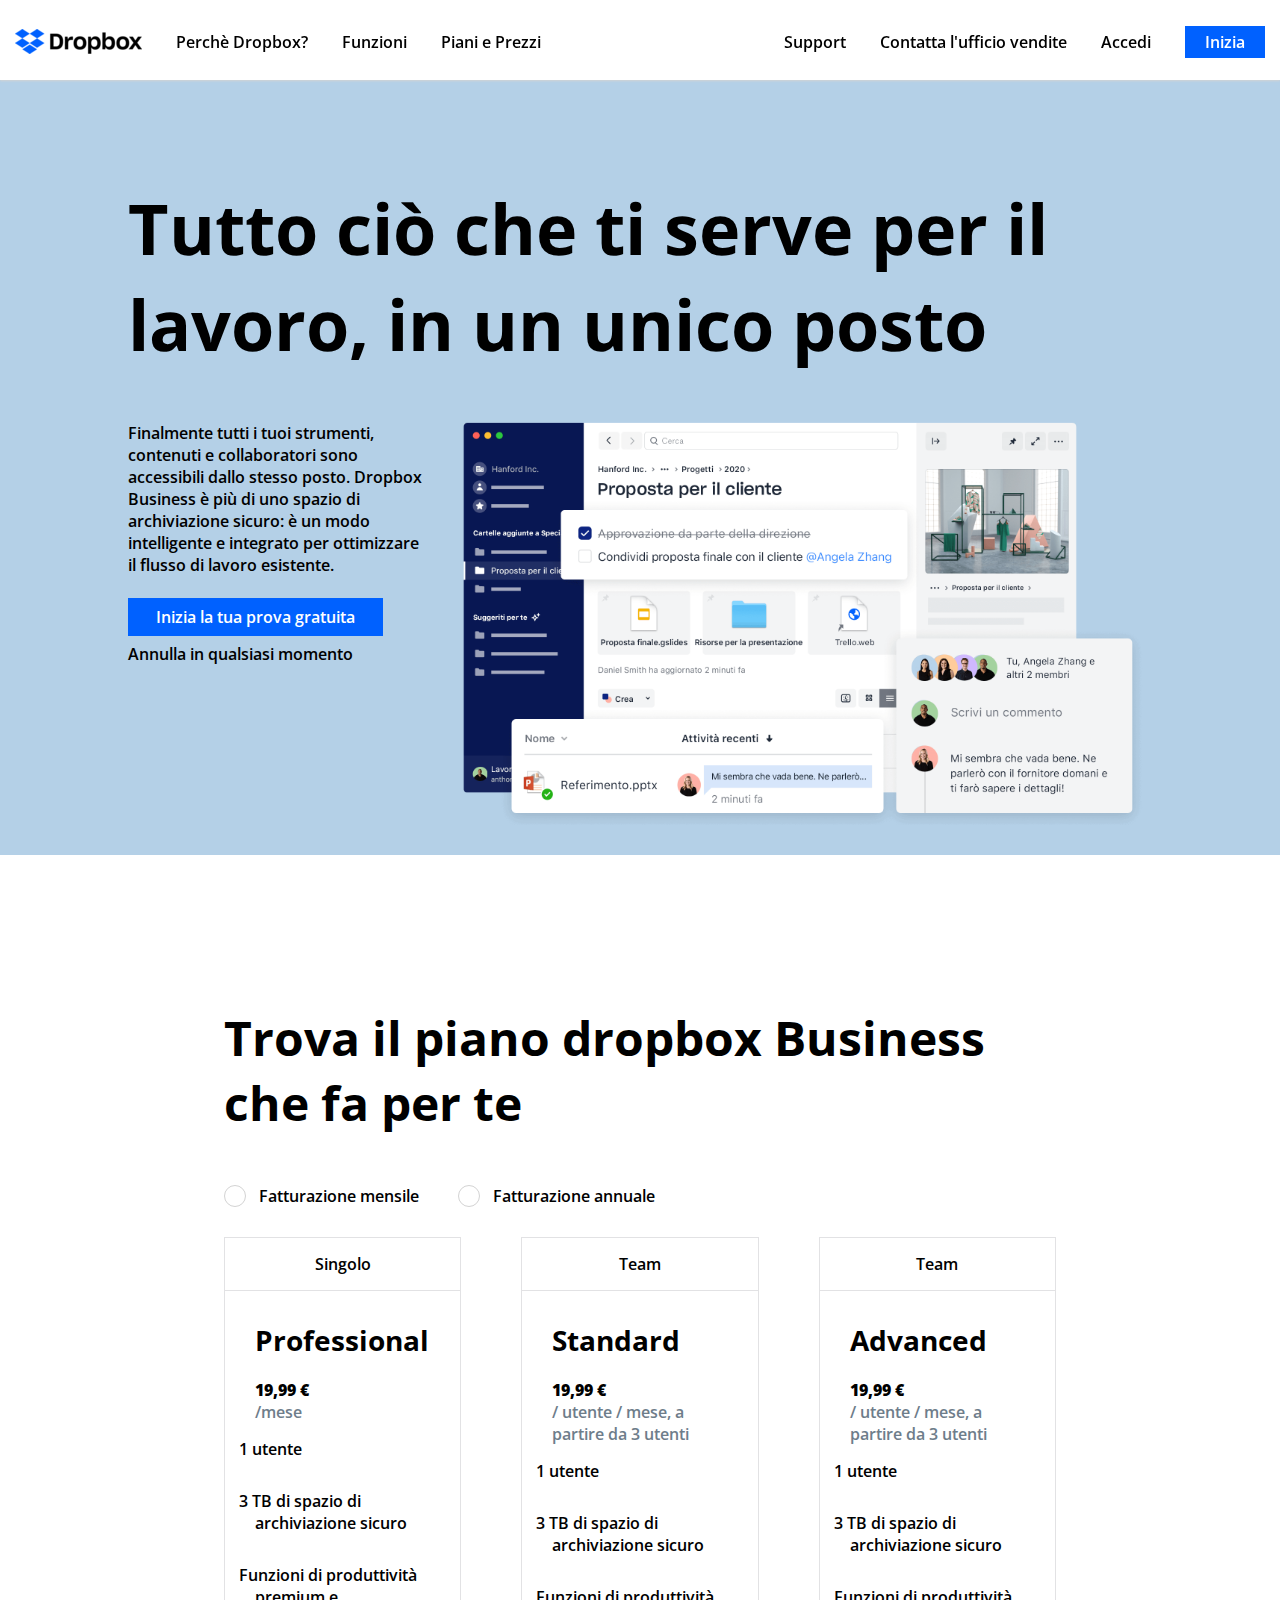
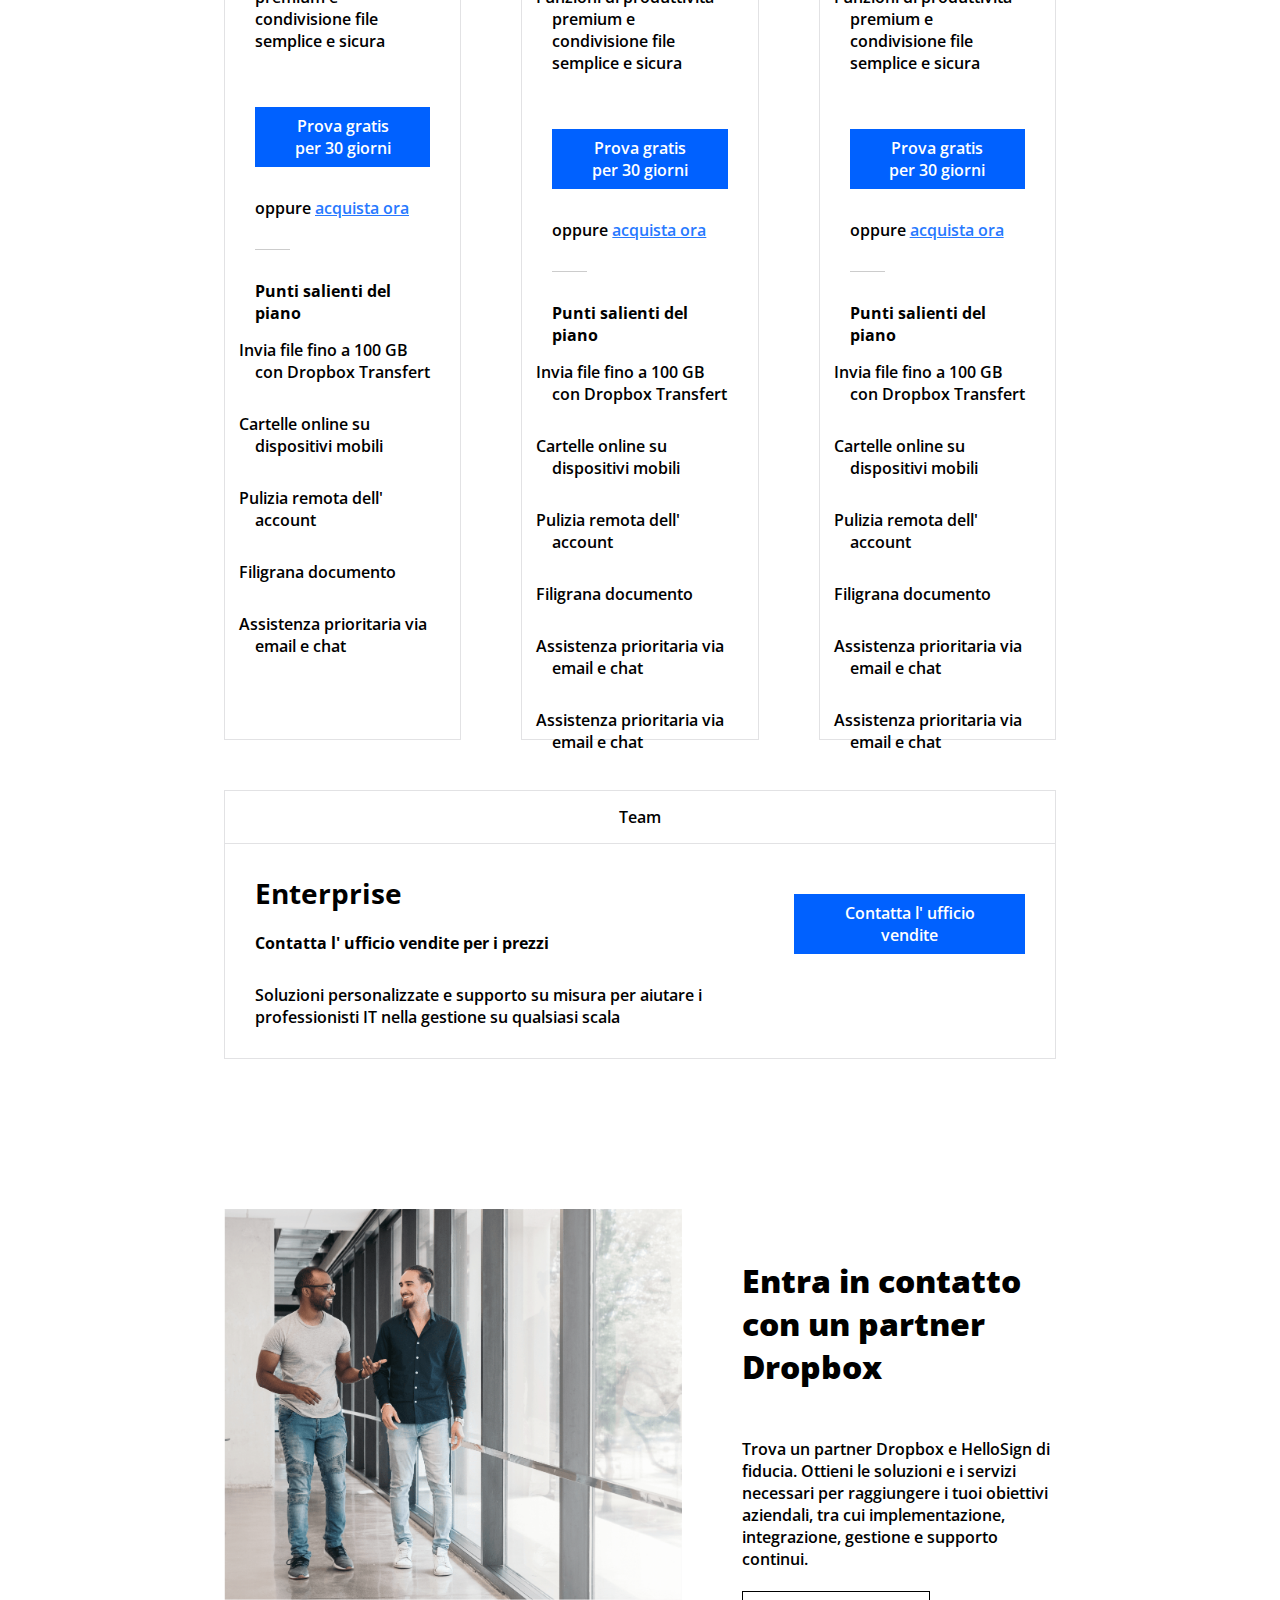
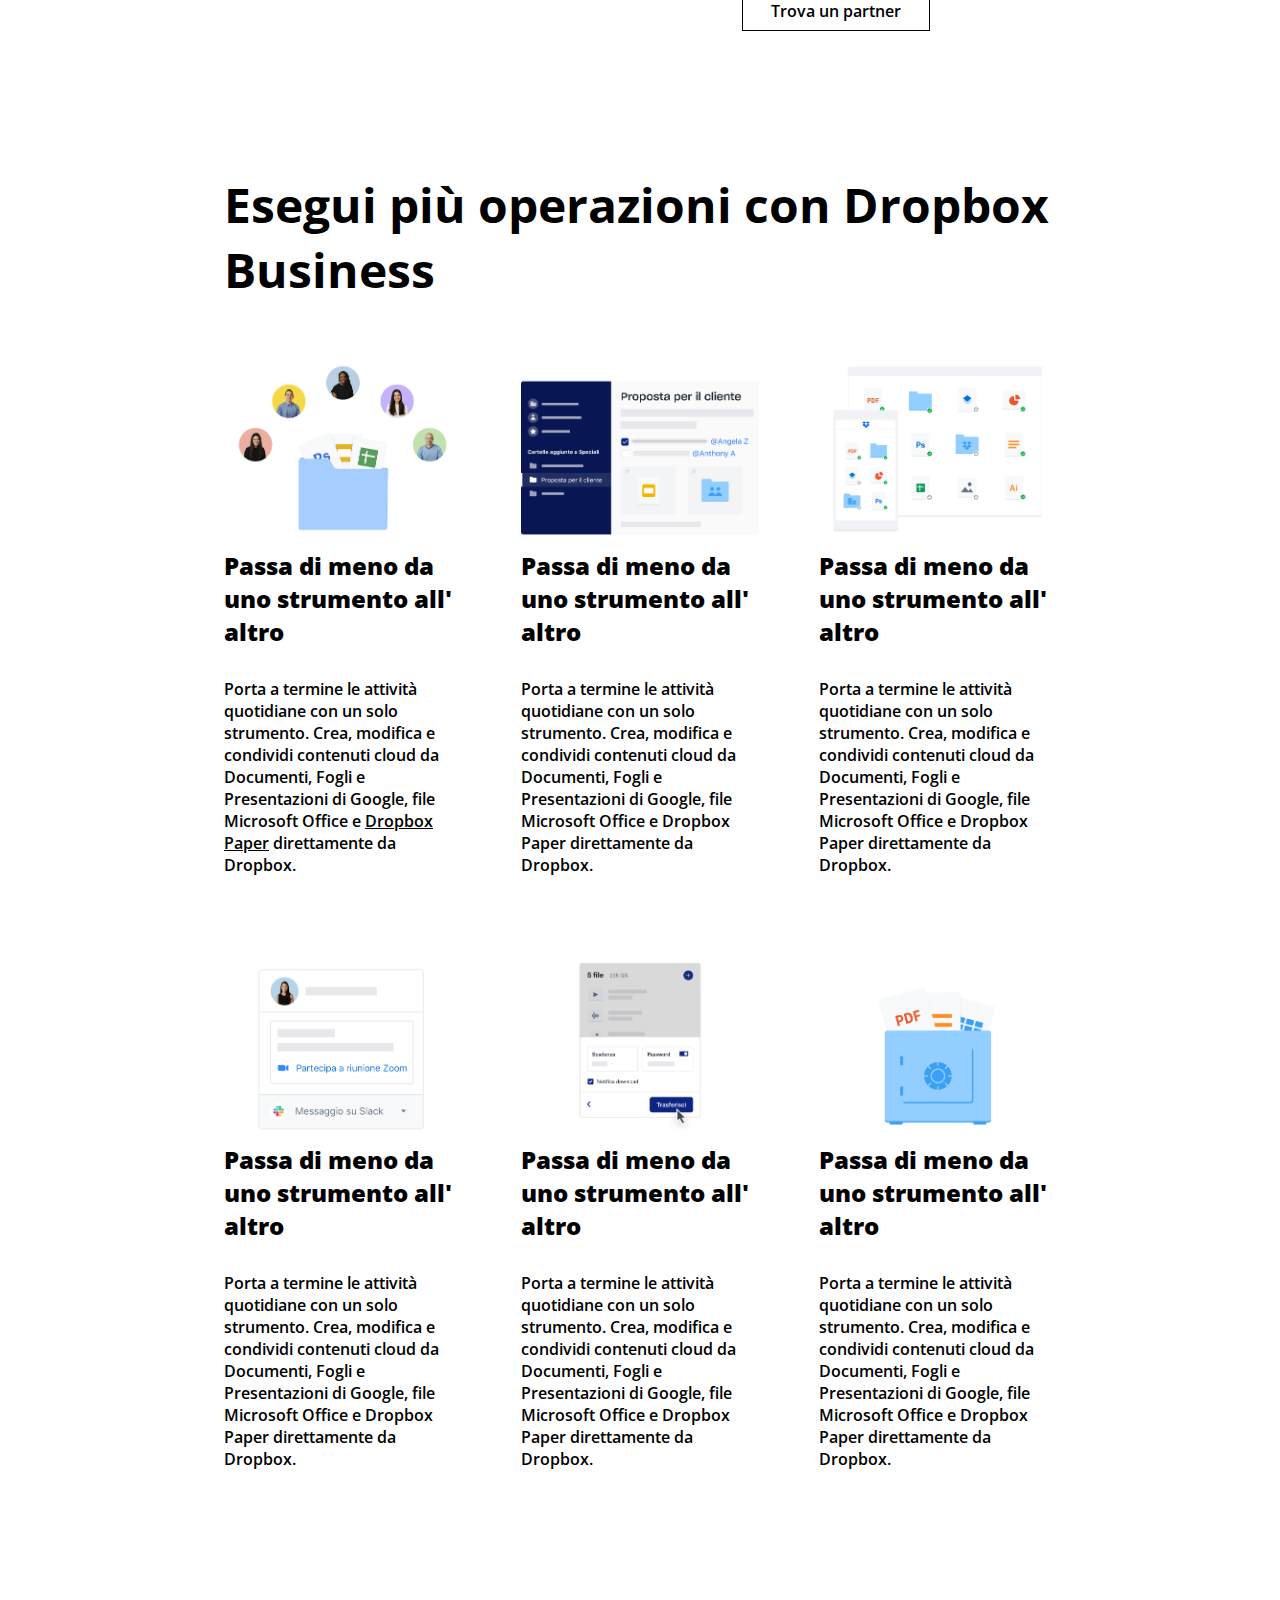
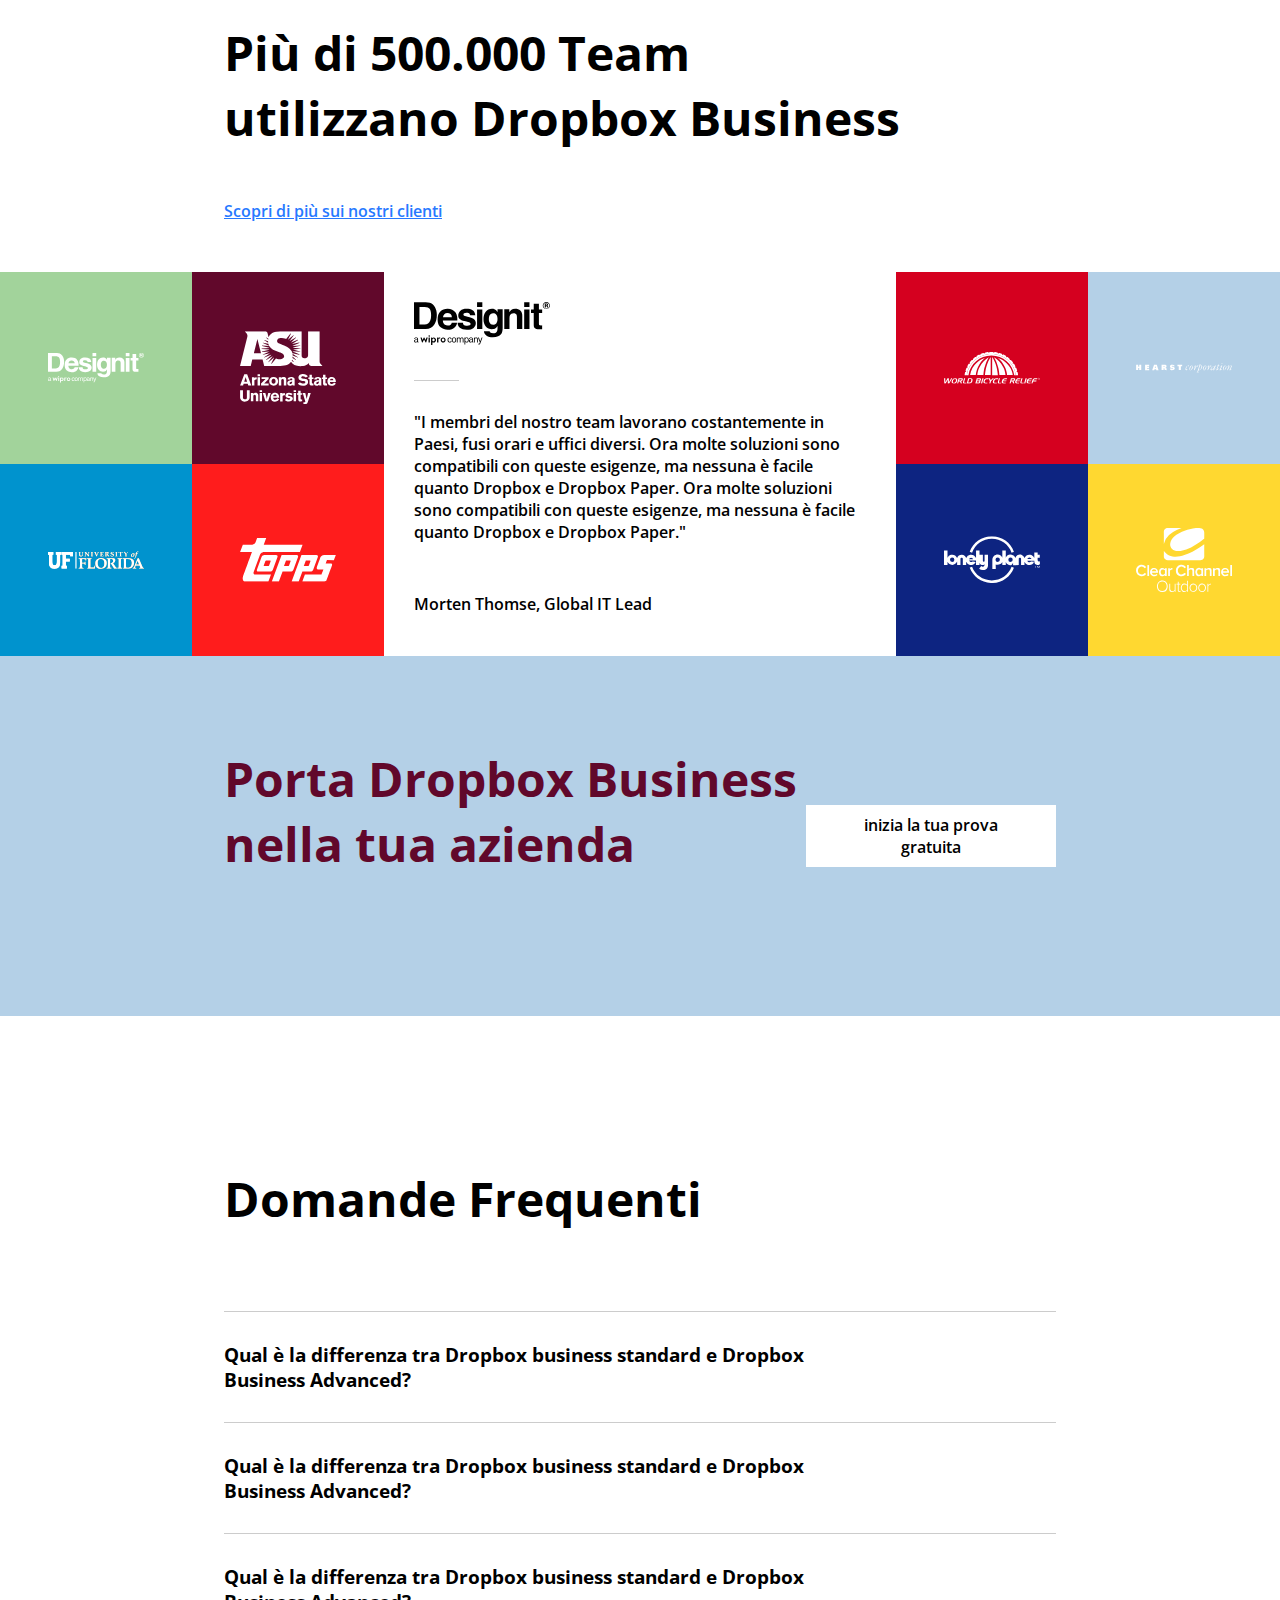
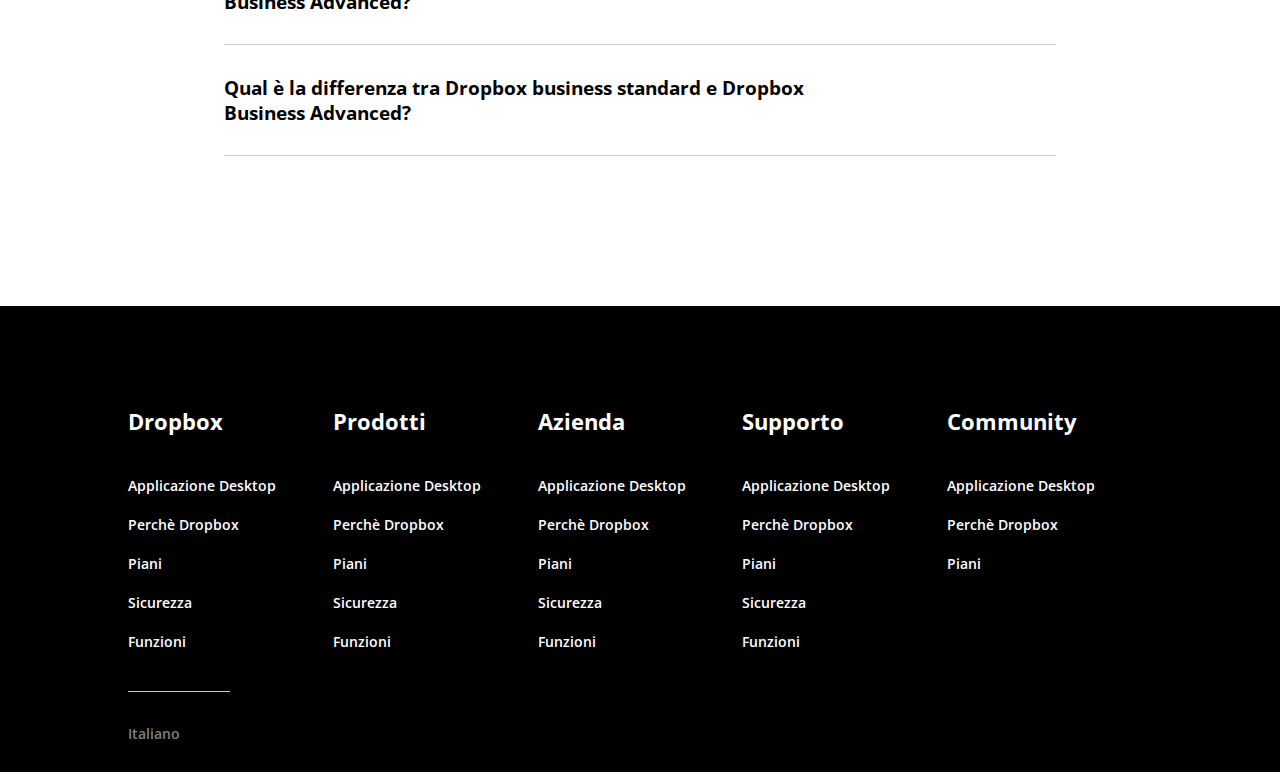
==== commit 182dc14d: "fixed margins,line height" ====
--- a/index.html
+++ b/index.html
@@ -8,6 +8,7 @@
     <link rel="preconnect" href="https://fonts.gstatic.com" crossorigin>
     <link href="https://fonts.googleapis.com/css2?family=Open+Sans:wght@300;400;500;600;700;800&display=swap" rel="stylesheet">
     <link rel='stylesheet' href='https://cdnjs.cloudflare.com/ajax/libs/font-awesome/5.9.0/css/all.css' integrity='sha512-vZWT27aGmde93huNyIV/K7YsydxaafHLynlJa/4aPy28/R1a/IxewUH4MWo7As5I33hpQ7JS24kwqy/ciIFgvg==' crossorigin='anonymous'/>
+    <link rel="icon" href="https://upload.wikimedia.org/wikipedia/commons/thumb/7/78/Dropbox_Icon.svg/43px-Dropbox_Icon.svg.png">
     <link rel="stylesheet" href="css/style.css">
     <title>Dropbox</title>
 </head>
@@ -101,10 +102,10 @@
                         <br>
                         <span>/mese</span>
                         <!-- UL specifics -->
-                        <ul class="plans-specifics fa-ul">
-                            <li><span class="fa-li"><i class="far fa-user"></i></span>1 utente</li>
-                            <li><span class="fa-li"><i class="far fa-folder"></i></span>3 TB di spazio di archiviazione sicuro</li>
-                            <li><span class="fa-li"><i class="fa fa-pencil-alt"></i></span>Funzioni di produttività premium e condivisione file semplice e sicura</li>
+                        <ul class="plans-specifics fa-ul icon-list">
+                            <li><span class="fa-li icon-list"><i class="far fa-user"></i></span>1 utente</li>
+                            <li><span class="fa-li icon-list"><i class="far fa-folder"></i></span>3 TB di spazio di archiviazione sicuro</li>
+                            <li><span class="fa-li icon-list"><i class="fa fa-pencil-alt"></i></span>Funzioni di produttività premium e condivisione file semplice e sicura</li>
                         </ul>
                         <!-- button -->
                         <a href="#" class="btn btn-big btn-blue btn-100">Prova gratis per 30 giorni</a>
@@ -112,12 +113,12 @@
                         <hr class="w-20">
                         <h4>Punti salienti del piano</h4>
                         <!-- UL features -->
-                        <ul class="plans-features fa-ul">
-                            <li><span class="fa-li"><i class="fa fa-check"></i></span></i>Invia file fino a 100 GB con Dropbox Transfert</li>
-                            <li><span class="fa-li"><i class="fa fa-check"></i></span></i>Cartelle online su dispositivi mobili</li>
-                            <li><span class="fa-li"><i class="fa fa-check"></i></span></i>Pulizia remota dell' account</li>
-                            <li><span class="fa-li"><i class="fa fa-check"></i></span></i>Filigrana documento</li>
-                            <li><span class="fa-li"><i class="fa fa-check"></i></span></i>Assistenza prioritaria via email e chat</li>
+                        <ul class="plans-features fa-ul icon-list">
+                            <li><span class="fa-li icon-list"><i class="fa fa-check"></i></span>Invia file fino a 100 GB con Dropbox Transfert</li>
+                            <li><span class="fa-li icon-list"><i class="fa fa-check"></i></span>Cartelle online su dispositivi mobili</li>
+                            <li><span class="fa-li icon-list"><i class="fa fa-check"></i></span>Pulizia remota dell' account</li>
+                            <li><span class="fa-li icon-list"><i class="fa fa-check"></i></span>Filigrana documento</li>
+                            <li><span class="fa-li icon-list"><i class="fa fa-check"></i></span>Assistenza prioritaria via email e chat</li>
                         </ul>
                     </div>
                 </div>
@@ -135,10 +136,10 @@
                         <br>
                         <span>/ utente / mese, a partire da 3 utenti</span>
                         <!-- UL specifics -->
-                        <ul class="plans-specifics fa-ul">
-                            <li><span class="fa-li"><i class="far fa-user"></i></span>1 utente</li>
-                            <li><span class="fa-li"><i class="far fa-folder"></i></span>3 TB di spazio di archiviazione sicuro</li>
-                            <li><span class="fa-li"><i class="far fa-smile"></i></span>Funzioni di produttività premium e condivisione file semplice e sicura</li>
+                        <ul class="plans-specifics fa-ul icon-list">
+                            <li><span class="fa-li icon-list"><i class="far fa-user"></i></span>1 utente</li>
+                            <li><span class="fa-li icon-list"><i class="far fa-folder"></i></span>3 TB di spazio di archiviazione sicuro</li>
+                            <li><span class="fa-li icon-list"><i class="far fa-smile"></i></span>Funzioni di produttività premium e condivisione file semplice e sicura</li>
                         </ul>
                         <!-- button -->
                         <a href="#" class="btn btn-big btn-blue btn-100">Prova gratis per 30 giorni</a>
@@ -146,13 +147,13 @@
                         <hr class="w-20">
                         <h4>Punti salienti del piano</h4>
                         <!-- UL features -->
-                        <ul class="plans-features fa-ul">
-                            <li><span class="fa-li"><i class="fa fa-check"></i></span></i>Invia file fino a 100 GB con Dropbox Transfert</li>
-                            <li><span class="fa-li"><i class="fa fa-check"></i></span></i>Cartelle online su dispositivi mobili</li>
-                            <li><span class="fa-li"><i class="fa fa-check"></i></span></i>Pulizia remota dell' account</li>
-                            <li><span class="fa-li"><i class="fa fa-check"></i></span></i>Filigrana documento</li>
-                            <li><span class="fa-li"><i class="fa fa-check"></i></span></i>Assistenza prioritaria via email e chat</li>
-                            <li><span class="fa-li"><i class="fa fa-check"></i></span></i>Assistenza prioritaria via email e chat</li>
+                        <ul class="plans-features fa-ul icon-list">
+                            <li><span class="fa-li icon-list"><i class="fa fa-check"></i></span>Invia file fino a 100 GB con Dropbox Transfert</li>
+                            <li><span class="fa-li icon-list"><i class="fa fa-check"></i></span>Cartelle online su dispositivi mobili</li>
+                            <li><span class="fa-li icon-list"><i class="fa fa-check"></i></span>Pulizia remota dell' account</li>
+                            <li><span class="fa-li icon-list"><i class="fa fa-check"></i></span>Filigrana documento</li>
+                            <li><span class="fa-li icon-list"><i class="fa fa-check"></i></span>Assistenza prioritaria via email e chat</li>
+                            <li><span class="fa-li icon-list"><i class="fa fa-check"></i></span>Assistenza prioritaria via email e chat</li>
                         </ul>
                     </div>
                 </div>
@@ -170,10 +171,10 @@
                         <br>
                         <span>/ utente / mese, a partire da 3 utenti</span>
                         <!-- UL specifics -->
-                        <ul class="plans-specifics fa-ul">
-                            <li><span class="fa-li"><i class="fas fa-user-plus"></i></span></i>1 utente</li>
-                            <li><span class="fa-li"><i class="far fa-smile"></i></span>3 TB di spazio di archiviazione sicuro</li>
-                            <li><span class="fa-li"><i class="fa fa-pencil-alt"></i></span>Funzioni di produttività premium e condivisione file semplice e sicura</li>
+                        <ul class="plans-specifics fa-ul icon-list">
+                            <li><span class="fa-li icon-list"><i class="fas fa-user-plus"></i></span>1 utente</li>
+                            <li><span class="fa-li icon-list"><i class="far fa-smile"></i></span>3 TB di spazio di archiviazione sicuro</li>
+                            <li><span class="fa-li icon-list"><i class="fa fa-pencil-alt"></i></span>Funzioni di produttività premium e condivisione file semplice e sicura</li>
                         </ul>
                         <!-- button -->
                         <a href="#" class="btn btn-big btn-blue btn-100">Prova gratis per 30 giorni</a>
@@ -181,13 +182,13 @@
                         <hr class="w-20">
                         <h4>Punti salienti del piano</h4>
                         <!-- UL features -->
-                        <ul class="plans-features fa-ul">
-                            <li><span class="fa-li"><i class="fa fa-check"></i></span></i>Invia file fino a 100 GB con Dropbox Transfert</li>
-                            <li><span class="fa-li"><i class="fa fa-check"></i></span></i>Cartelle online su dispositivi mobili</li>
-                            <li><span class="fa-li"><i class="fa fa-check"></i></span></i>Pulizia remota dell' account</li>
-                            <li><span class="fa-li"><i class="fa fa-check"></i></span></i>Filigrana documento</li>
-                            <li><span class="fa-li"><i class="fa fa-check"></i></span></i>Assistenza prioritaria via email e chat</li>
-                            <li><span class="fa-li"><i class="fa fa-check"></i></span></i>Assistenza prioritaria via email e chat</li>
+                        <ul class="plans-features fa-ul icon-list">
+                            <li><span class="fa-li icon-list"><i class="fa fa-check"></i></span>Invia file fino a 100 GB con Dropbox Transfert</li>
+                            <li><span class="fa-li icon-list"><i class="fa fa-check"></i></span>Cartelle online su dispositivi mobili</li>
+                            <li><span class="fa-li icon-list"><i class="fa fa-check"></i></span>Pulizia remota dell' account</li>
+                            <li><span class="fa-li icon-list"><i class="fa fa-check"></i></span>Filigrana documento</li>
+                            <li><span class="fa-li icon-list"><i class="fa fa-check"></i></span>Assistenza prioritaria via email e chat</li>
+                            <li><span class="fa-li icon-list"><i class="fa fa-check"></i></span>Assistenza prioritaria via email e chat</li>
                         </ul>
                     </div>
                 </div>
@@ -300,40 +301,32 @@
                 <a href="#" class="padding-b-50">Scopri di più sui nostri clienti</a>
             </div>
             <!-- full width -->
-            <div class="row clearfix">
+            <div class="row clearfix clients-spotlight">
                 <!-- clients' logo -->
                 <div class="col w-30">
                     <div class="row clearfix">
                         <!-- designit -->
                         <!-- queste potrebbero essere più correttamente cards -->
                         <div class="col w-50 square-15 clients-logo-container position-relative designit">
-                            <figure>
-                                <!-- logo -->
-                                <img class="clients-logo" src="img/designit.svg" alt="Designit Logo">
-                            </figure>
+                             <!-- logo -->
+                             <img class="clients-logo" src="img/designit.svg" alt="Designit Logo">   
                         </div>
                         <!-- arizona state university -->
                         <div class="col w-50 square-15 clients-logo-container position-relative arizona-state-university">
-                            <figure>
-                                <!-- logo -->
-                                <img class="clients-logo" src="img/arizona_state_university.svg" alt="Arizona State University Logo">
-                            </figure>
+                            <!-- logo -->
+                            <img class="clients-logo" src="img/arizona_state_university.svg" alt="Arizona State University Logo">  
                         </div>
                     </div>
                     <div class=" row clearfix">
                         <!-- university of florida -->
                         <div class="col w-50 square-15 clients-logo-container position-relative university-of-florida">
-                            <figure>
-                                <!-- logo -->
-                                <img class="clients-logo" src="img/university_of_florida.svg" alt="University Of Florida Logo">
-                            </figure>
+                            <!-- logo -->
+                            <img class="clients-logo" src="img/university_of_florida.svg" alt="University Of Florida Logo">
                         </div>
                         <!-- topps -->
                         <div class="col w-50 square-15 clients-logo-container position-relative topps">
-                            <figure>
-                                <!-- logo -->
-                                <img class="clients-logo" src="img/topps.svg" alt="Topps">
-                            </figure>
+                            <!-- logo -->
+                            <img class="clients-logo" src="img/topps.svg" alt="Topps">
                         </div>
                     </div>
                 </div>
@@ -347,38 +340,30 @@
                     <blockquote class="padding-b-50">"I membri del nostro team lavorano costantemente in Paesi, fusi orari e uffici diversi. Ora molte soluzioni sono compatibili con queste esigenze, ma nessuna è facile quanto Dropbox e Dropbox Paper. Ora molte soluzioni sono compatibili con queste esigenze, ma nessuna è facile quanto Dropbox e Dropbox Paper." </blockquote>
                     <address>Morten Thomse, Global IT Lead</address>
                 </div>
-                <!-- clients' logo -->
+                <!-- clients logo -->
                 <div class="col w-30">
                     <div class=" row clearfix">
                         <!-- World bicycle Relief -->
                         <div class="col w-50 square-15 clients-logo-container position-relative world-bycicle-relief">
-                            <figure>
-                                <!-- logo -->
-                                <img class="clients-logo" src="img/world_bicycle_relief.svg" alt=" World Bycicle Relief Logo">
-                            </figure>
+                            <!-- logo -->
+                            <img class="clients-logo" src="img/world_bicycle_relief.svg" alt=" World Bycicle Relief Logo">
                         </div>
                         <!-- Hearst corporation -->
                         <div class="col w-50 square-15 clients-logo-container position-relative hearst-corporation">
-                            <figure>
-                                <!-- logo -->
-                                <img class="clients-logo" src="img/hearst_corp.svg" alt=" Hearst Corporation Logo">
-                            </figure>
+                            <!-- logo -->
+                            <img class="clients-logo" src="img/hearst_corp.svg" alt=" Hearst Corporation Logo">       
                         </div>
                     </div>
                     <div class=" row clearfix">
                         <!-- lonely planet -->
                         <div class="col w-50 square-15 clients-logo-container position-relative lonely-planet">
-                            <figure>
-                                <!-- logo -->
-                                <img class="clients-logo" src="img/lonely_planet.svg" alt="Lonely Planet Logo">
-                            </figure>
+                            <!-- logo -->
+                            <img class="clients-logo" src="img/lonely_planet.svg" alt="Lonely Planet Logo">
                         </div>
                         <!-- Clear channel outdoor -->
                         <div class="col w-50 square-15 clients-logo-container position-relative clear-channel-outdoor">
-                            <figure>
-                                <!-- logo -->
-                                <img class="clients-logo" src="img/clear_channel.svg" alt="Clear Channel Outdoor Logo">
-                            </figure>
+                            <!-- logo -->
+                            <img class="clients-logo" src="img/clear_channel.svg" alt="Clear Channel Outdoor Logo">
                         </div>
                     </div>
                 </div>          
--- a/css/style.css
+++ b/css/style.css
@@ -18,6 +18,9 @@
     /* line-height: 1.5rem; */
 }
 
+p, blockquote {
+    line-height: 22px;
+}
 
 
 hr {
@@ -41,6 +44,10 @@
 
 .fa-li {
     margin: 0 0 0 -1em;
+}
+
+.icon-list.fa-ul {
+    margin-left: 1,5em;
 }
 
 /* sections */
@@ -416,9 +423,11 @@
 
 /* CLIENTS */
 
+.clients-spotlight {
+    margin-top: 50px;
+}
 
 /* clients text */
-
 
 .clients-text{
     padding: 30px;
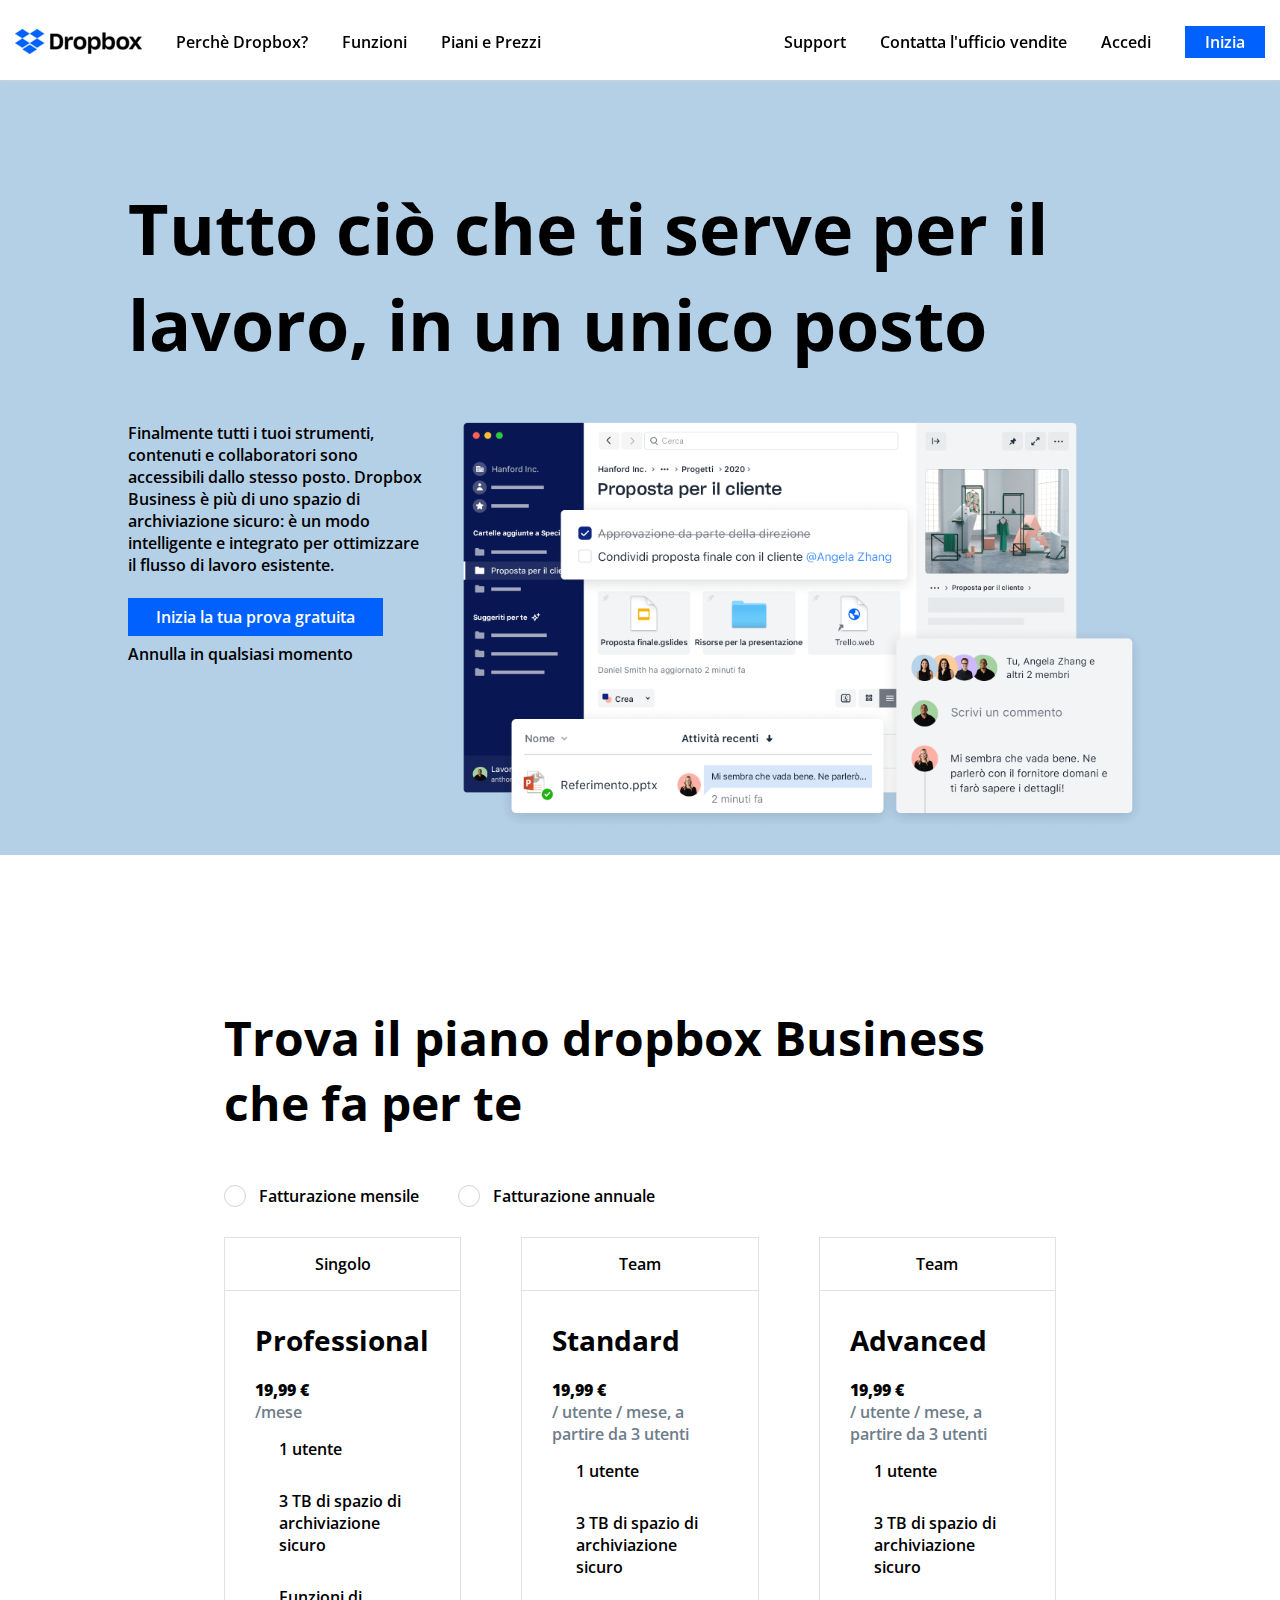
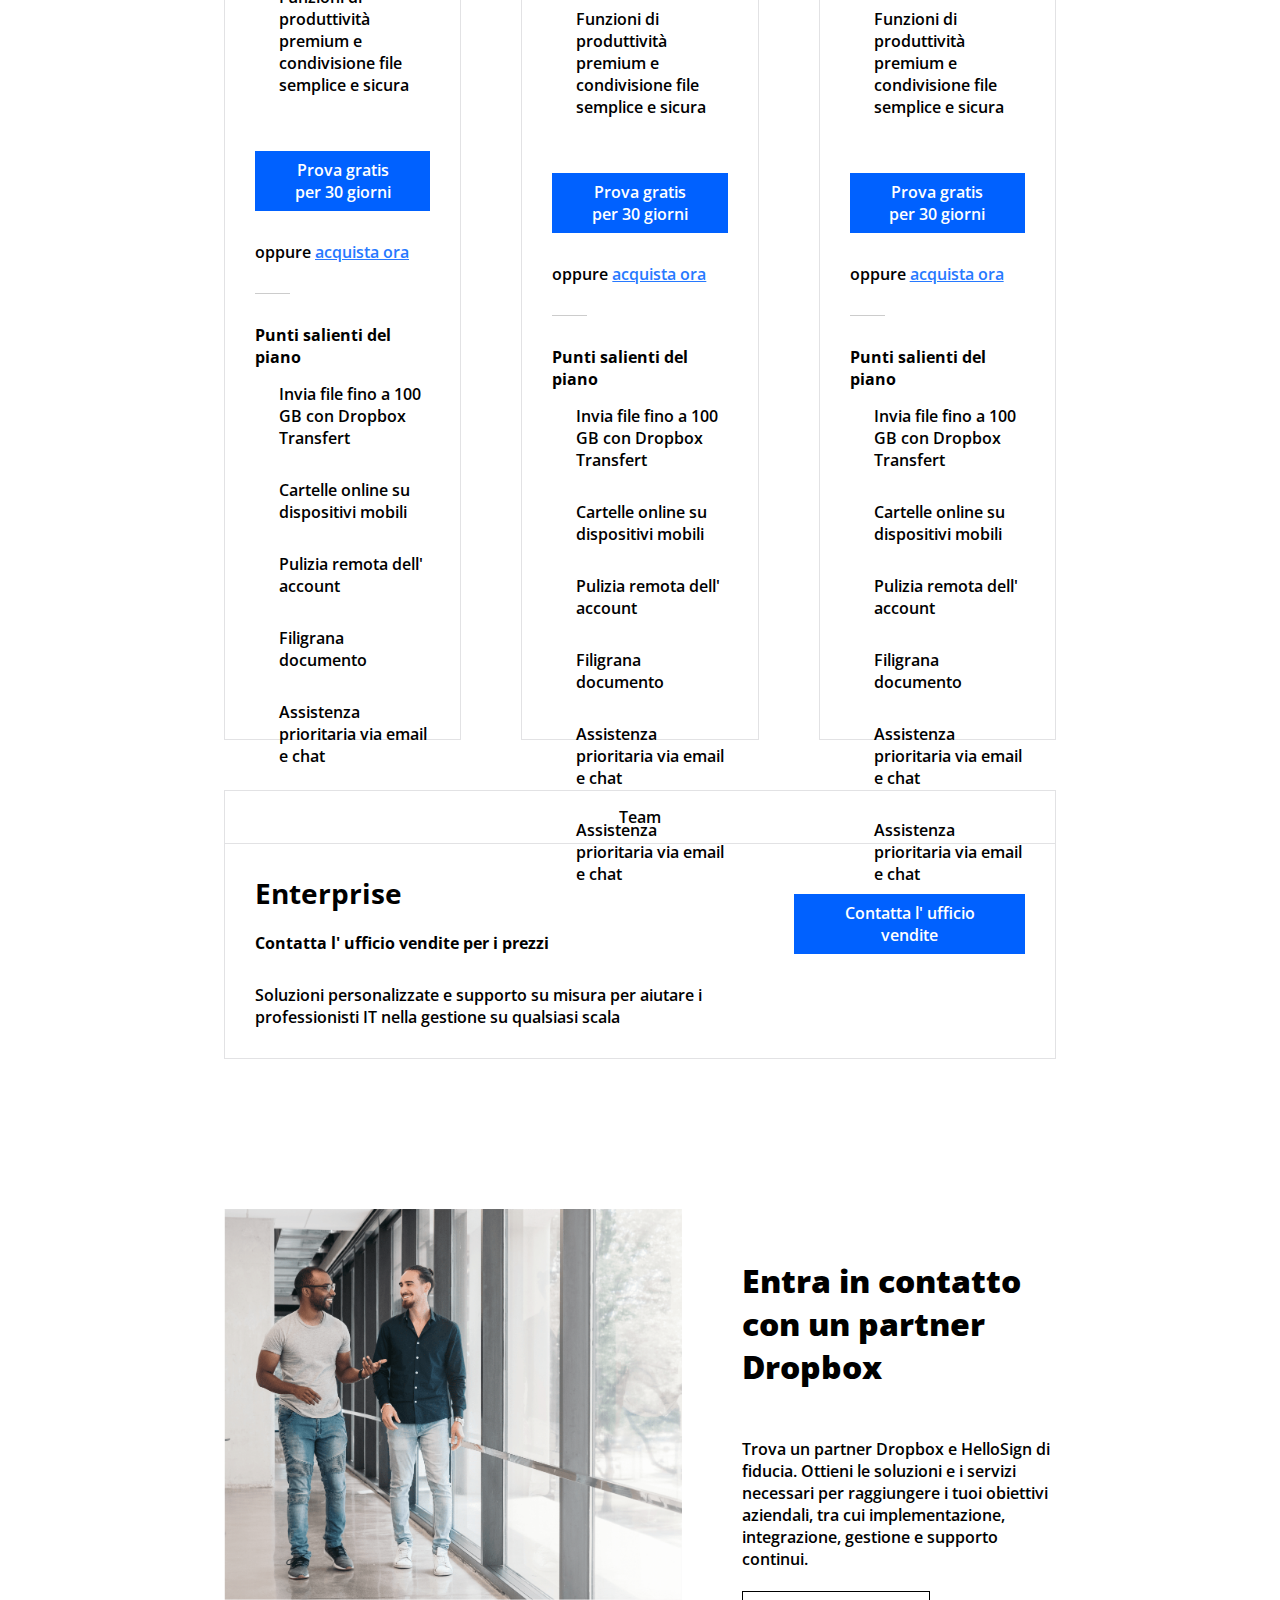
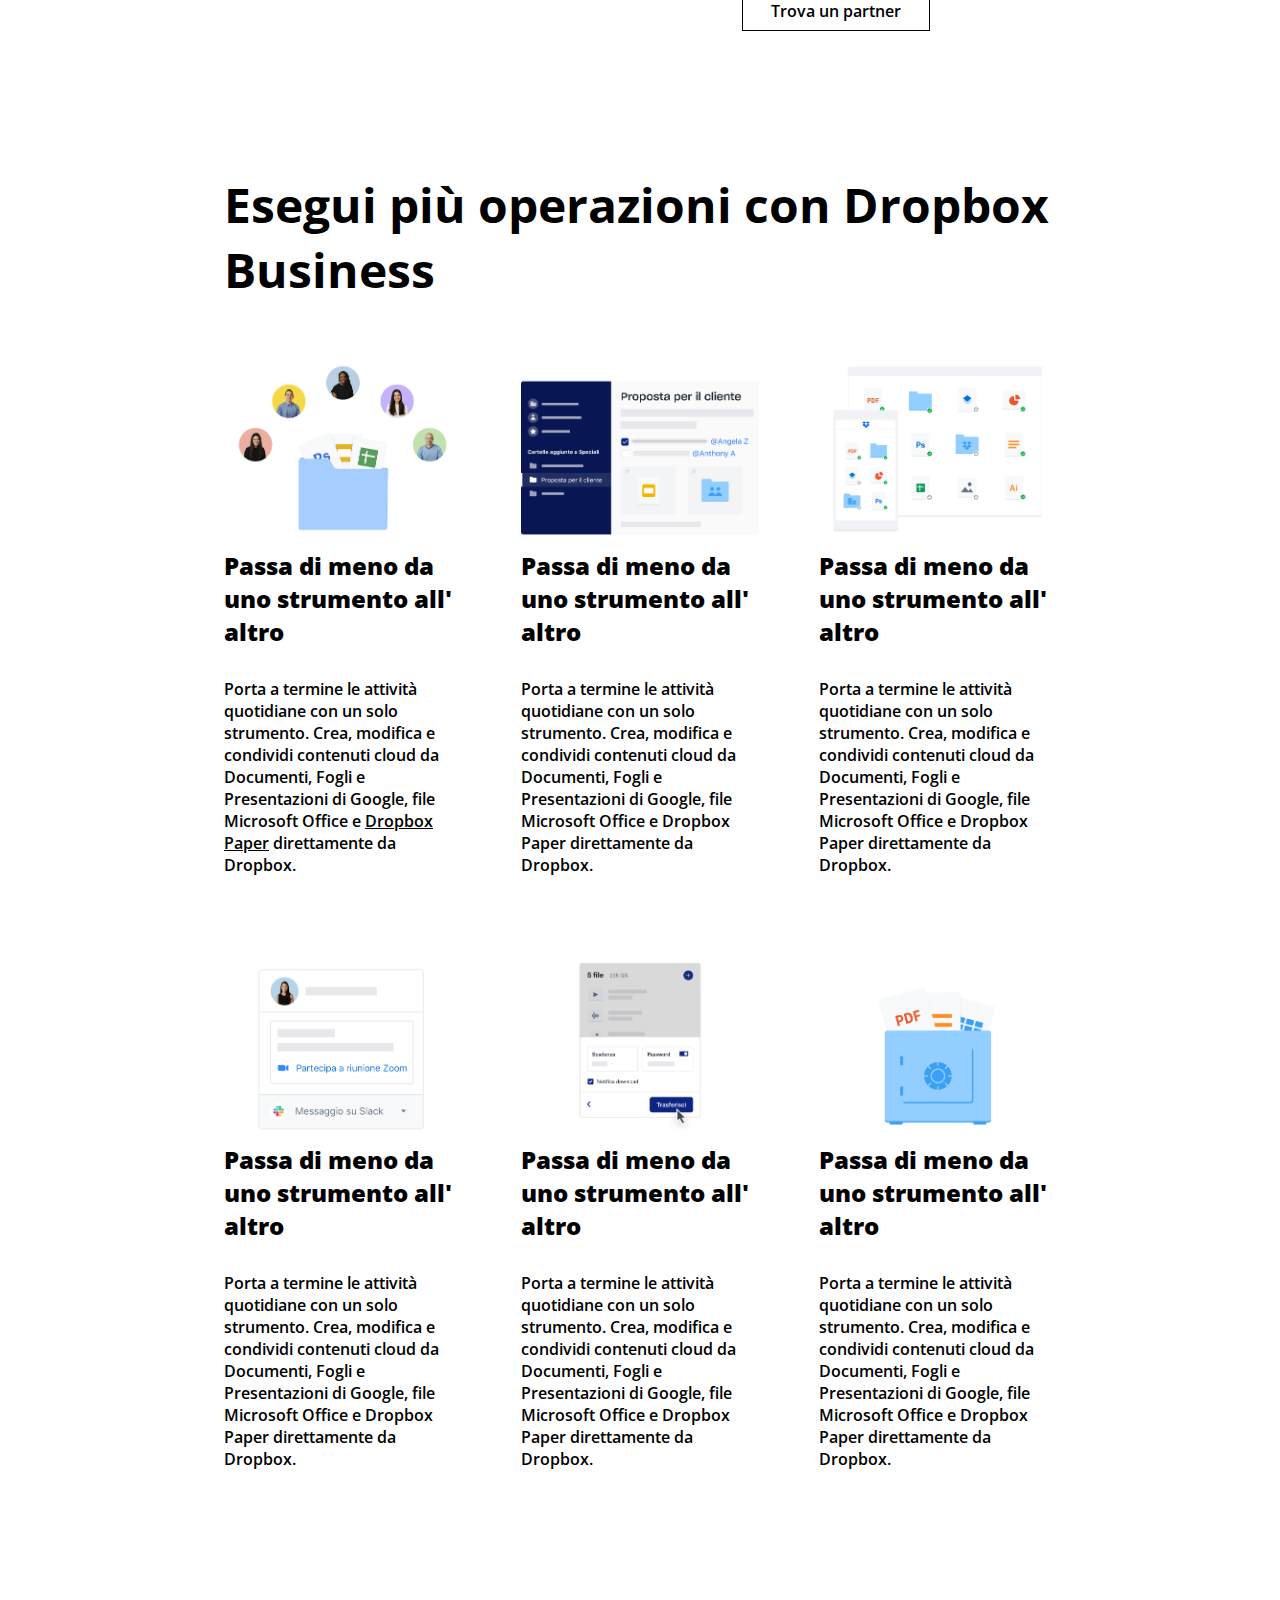
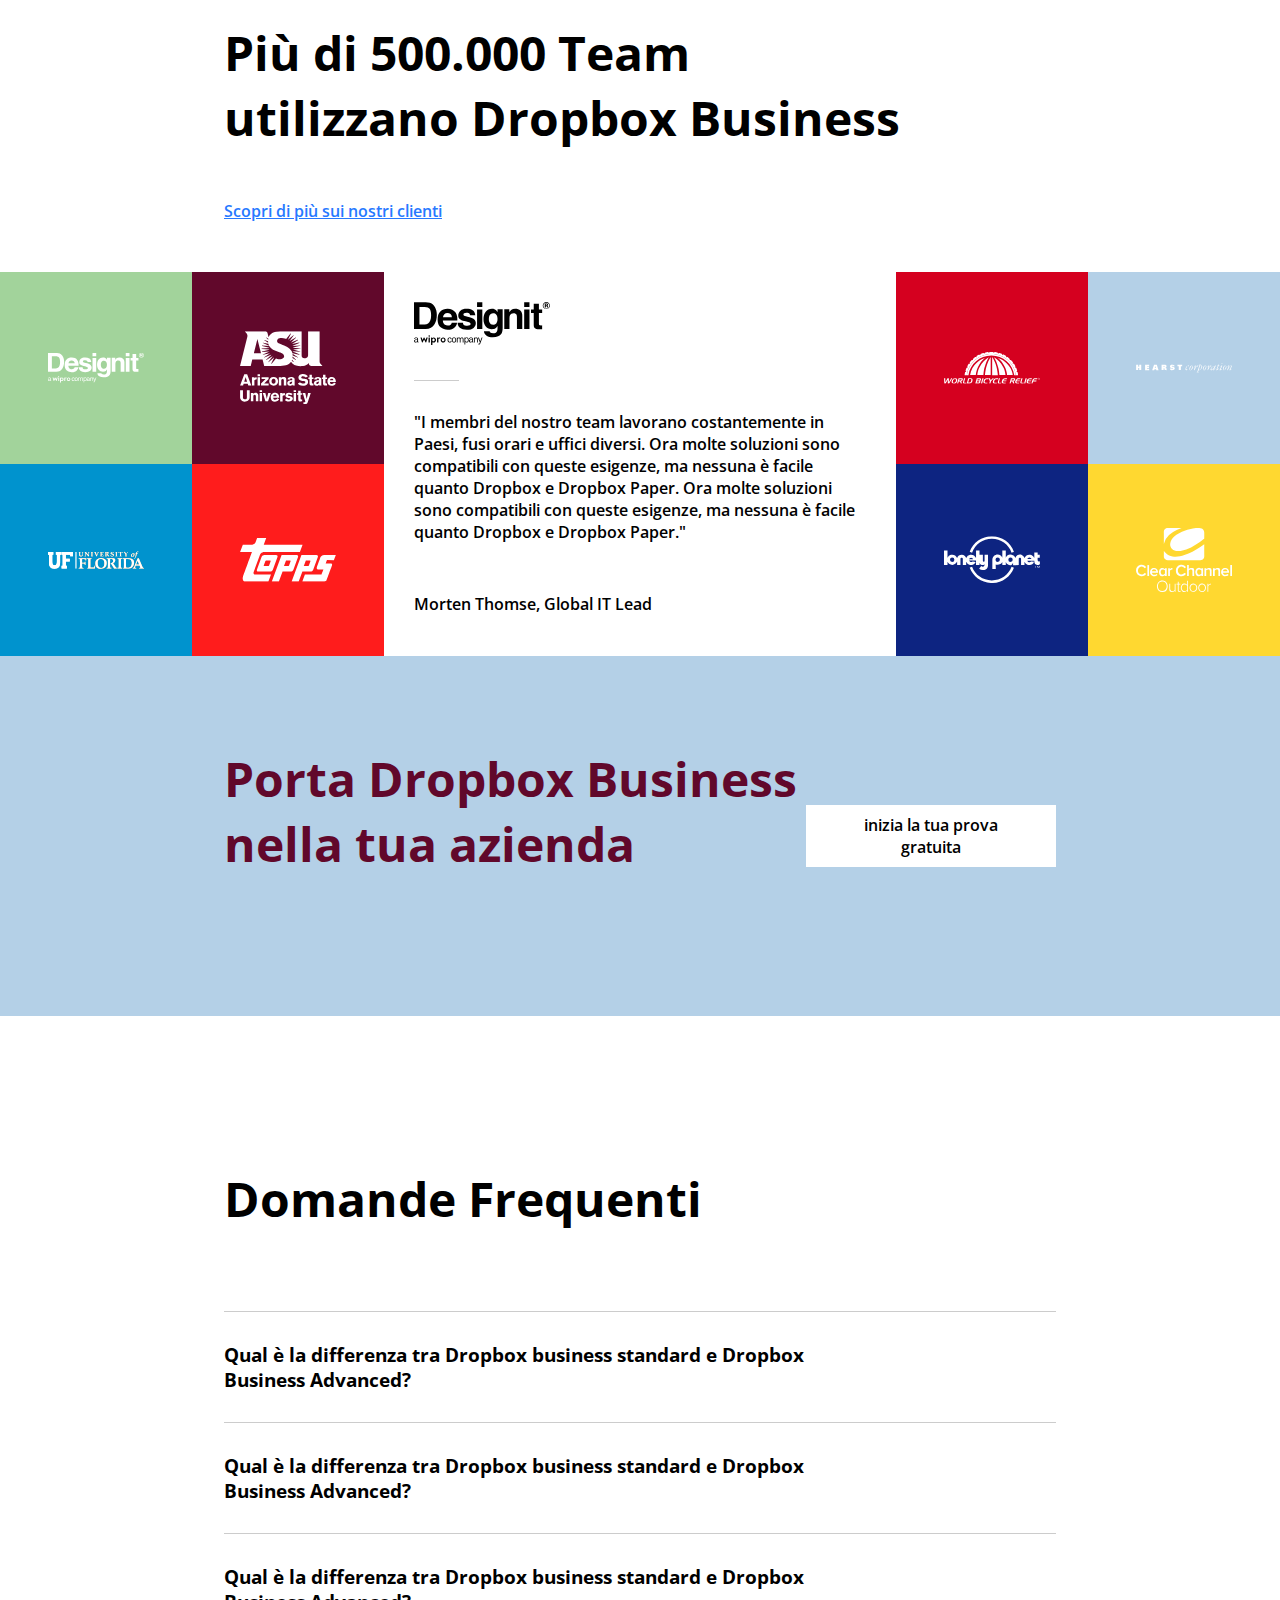
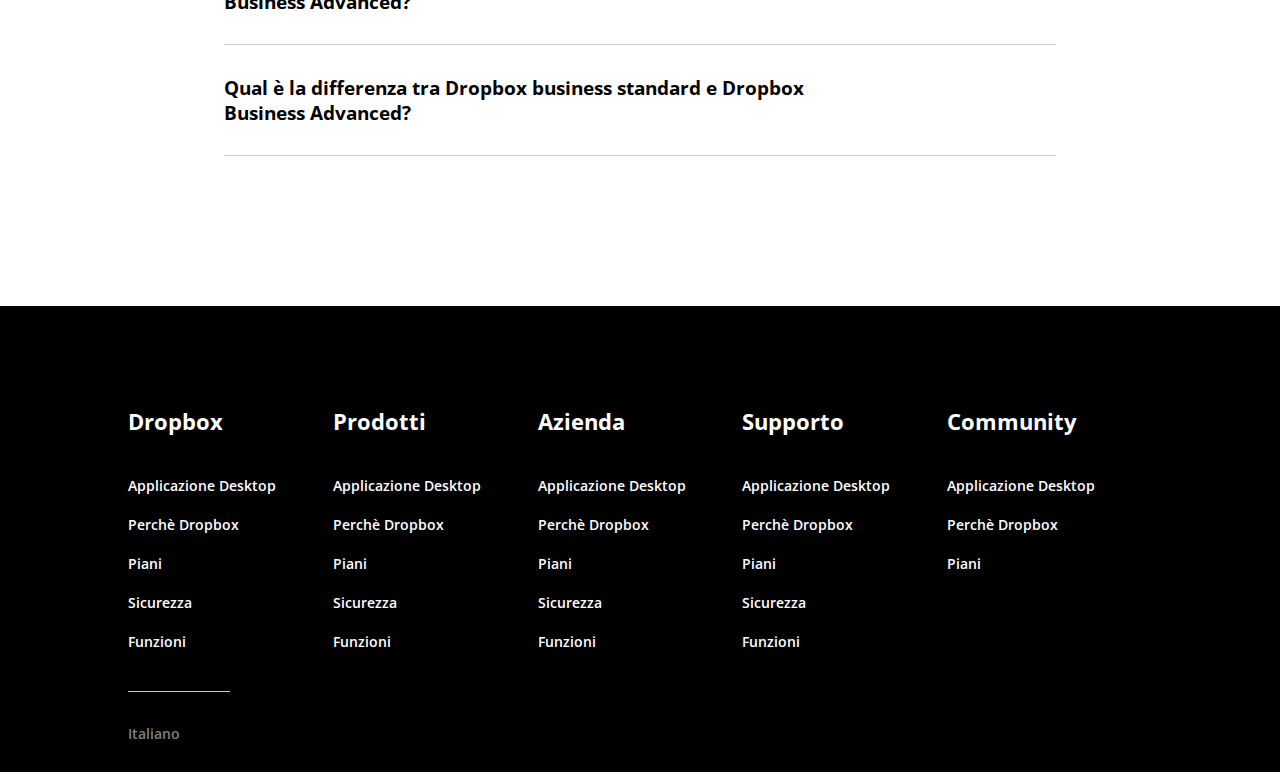
==== commit cf612f18: "fixed margins in li (icon-list)" ====
--- a/index.html
+++ b/index.html
@@ -103,9 +103,9 @@
                         <span>/mese</span>
                         <!-- UL specifics -->
                         <ul class="plans-specifics fa-ul icon-list">
-                            <li><span class="fa-li icon-list"><i class="far fa-user"></i></span>1 utente</li>
-                            <li><span class="fa-li icon-list"><i class="far fa-folder"></i></span>3 TB di spazio di archiviazione sicuro</li>
-                            <li><span class="fa-li icon-list"><i class="fa fa-pencil-alt"></i></span>Funzioni di produttività premium e condivisione file semplice e sicura</li>
+                            <li><span class="fa-li"><i class="far fa-user"></i></span>1 utente</li>
+                            <li><span class="fa-li"><i class="far fa-folder"></i></span>3 TB di spazio di archiviazione sicuro</li>
+                            <li><span class="fa-li"><i class="fa fa-pencil-alt"></i></span>Funzioni di produttività premium e condivisione file semplice e sicura</li>
                         </ul>
                         <!-- button -->
                         <a href="#" class="btn btn-big btn-blue btn-100">Prova gratis per 30 giorni</a>
@@ -114,11 +114,11 @@
                         <h4>Punti salienti del piano</h4>
                         <!-- UL features -->
                         <ul class="plans-features fa-ul icon-list">
-                            <li><span class="fa-li icon-list"><i class="fa fa-check"></i></span>Invia file fino a 100 GB con Dropbox Transfert</li>
-                            <li><span class="fa-li icon-list"><i class="fa fa-check"></i></span>Cartelle online su dispositivi mobili</li>
-                            <li><span class="fa-li icon-list"><i class="fa fa-check"></i></span>Pulizia remota dell' account</li>
-                            <li><span class="fa-li icon-list"><i class="fa fa-check"></i></span>Filigrana documento</li>
-                            <li><span class="fa-li icon-list"><i class="fa fa-check"></i></span>Assistenza prioritaria via email e chat</li>
+                            <li><span class="fa-li"><i class="fa fa-check"></i></span>Invia file fino a 100 GB con Dropbox Transfert</li>
+                            <li><span class="fa-li"><i class="fa fa-check"></i></span>Cartelle online su dispositivi mobili</li>
+                            <li><span class="fa-li"><i class="fa fa-check"></i></span>Pulizia remota dell' account</li>
+                            <li><span class="fa-li"><i class="fa fa-check"></i></span>Filigrana documento</li>
+                            <li><span class="fa-li"><i class="fa fa-check"></i></span>Assistenza prioritaria via email e chat</li>
                         </ul>
                     </div>
                 </div>
@@ -137,9 +137,9 @@
                         <span>/ utente / mese, a partire da 3 utenti</span>
                         <!-- UL specifics -->
                         <ul class="plans-specifics fa-ul icon-list">
-                            <li><span class="fa-li icon-list"><i class="far fa-user"></i></span>1 utente</li>
-                            <li><span class="fa-li icon-list"><i class="far fa-folder"></i></span>3 TB di spazio di archiviazione sicuro</li>
-                            <li><span class="fa-li icon-list"><i class="far fa-smile"></i></span>Funzioni di produttività premium e condivisione file semplice e sicura</li>
+                            <li><span class="fa-li"><i class="far fa-user"></i></span>1 utente</li>
+                            <li><span class="fa-li"><i class="far fa-folder"></i></span>3 TB di spazio di archiviazione sicuro</li>
+                            <li><span class="fa-li"><i class="far fa-smile"></i></span>Funzioni di produttività premium e condivisione file semplice e sicura</li>
                         </ul>
                         <!-- button -->
                         <a href="#" class="btn btn-big btn-blue btn-100">Prova gratis per 30 giorni</a>
@@ -148,12 +148,12 @@
                         <h4>Punti salienti del piano</h4>
                         <!-- UL features -->
                         <ul class="plans-features fa-ul icon-list">
-                            <li><span class="fa-li icon-list"><i class="fa fa-check"></i></span>Invia file fino a 100 GB con Dropbox Transfert</li>
-                            <li><span class="fa-li icon-list"><i class="fa fa-check"></i></span>Cartelle online su dispositivi mobili</li>
-                            <li><span class="fa-li icon-list"><i class="fa fa-check"></i></span>Pulizia remota dell' account</li>
-                            <li><span class="fa-li icon-list"><i class="fa fa-check"></i></span>Filigrana documento</li>
-                            <li><span class="fa-li icon-list"><i class="fa fa-check"></i></span>Assistenza prioritaria via email e chat</li>
-                            <li><span class="fa-li icon-list"><i class="fa fa-check"></i></span>Assistenza prioritaria via email e chat</li>
+                            <li><span class="fa-li"><i class="fa fa-check"></i></span>Invia file fino a 100 GB con Dropbox Transfert</li>
+                            <li><span class="fa-li"><i class="fa fa-check"></i></span>Cartelle online su dispositivi mobili</li>
+                            <li><span class="fa-li"><i class="fa fa-check"></i></span>Pulizia remota dell' account</li>
+                            <li><span class="fa-li"><i class="fa fa-check"></i></span>Filigrana documento</li>
+                            <li><span class="fa-li"><i class="fa fa-check"></i></span>Assistenza prioritaria via email e chat</li>
+                            <li><span class="fa-li"><i class="fa fa-check"></i></span>Assistenza prioritaria via email e chat</li>
                         </ul>
                     </div>
                 </div>
@@ -172,9 +172,9 @@
                         <span>/ utente / mese, a partire da 3 utenti</span>
                         <!-- UL specifics -->
                         <ul class="plans-specifics fa-ul icon-list">
-                            <li><span class="fa-li icon-list"><i class="fas fa-user-plus"></i></span>1 utente</li>
-                            <li><span class="fa-li icon-list"><i class="far fa-smile"></i></span>3 TB di spazio di archiviazione sicuro</li>
-                            <li><span class="fa-li icon-list"><i class="fa fa-pencil-alt"></i></span>Funzioni di produttività premium e condivisione file semplice e sicura</li>
+                            <li><span class="fa-li"><i class="fas fa-user-plus"></i></span>1 utente</li>
+                            <li><span class="fa-li"><i class="far fa-smile"></i></span>3 TB di spazio di archiviazione sicuro</li>
+                            <li><span class="fa-li"><i class="fa fa-pencil-alt"></i></span>Funzioni di produttività premium e condivisione file semplice e sicura</li>
                         </ul>
                         <!-- button -->
                         <a href="#" class="btn btn-big btn-blue btn-100">Prova gratis per 30 giorni</a>
@@ -183,12 +183,12 @@
                         <h4>Punti salienti del piano</h4>
                         <!-- UL features -->
                         <ul class="plans-features fa-ul icon-list">
-                            <li><span class="fa-li icon-list"><i class="fa fa-check"></i></span>Invia file fino a 100 GB con Dropbox Transfert</li>
-                            <li><span class="fa-li icon-list"><i class="fa fa-check"></i></span>Cartelle online su dispositivi mobili</li>
-                            <li><span class="fa-li icon-list"><i class="fa fa-check"></i></span>Pulizia remota dell' account</li>
-                            <li><span class="fa-li icon-list"><i class="fa fa-check"></i></span>Filigrana documento</li>
-                            <li><span class="fa-li icon-list"><i class="fa fa-check"></i></span>Assistenza prioritaria via email e chat</li>
-                            <li><span class="fa-li icon-list"><i class="fa fa-check"></i></span>Assistenza prioritaria via email e chat</li>
+                            <li><span class="fa-li"><i class="fa fa-check"></i></span>Invia file fino a 100 GB con Dropbox Transfert</li>
+                            <li><span class="fa-li"><i class="fa fa-check"></i></span>Cartelle online su dispositivi mobili</li>
+                            <li><span class="fa-li"><i class="fa fa-check"></i></span>Pulizia remota dell' account</li>
+                            <li><span class="fa-li"><i class="fa fa-check"></i></span>Filigrana documento</li>
+                            <li><span class="fa-li"><i class="fa fa-check"></i></span>Assistenza prioritaria via email e chat</li>
+                            <li><span class="fa-li"><i class="fa fa-check"></i></span>Assistenza prioritaria via email e chat</li>
                         </ul>
                     </div>
                 </div>
--- a/css/style.css
+++ b/css/style.css
@@ -42,12 +42,14 @@
 
 /* icons */
 
-.fa-li {
-    margin: 0 0 0 -1em;
-}
+
 
 .icon-list.fa-ul {
-    margin-left: 1,5em;
+    margin-left: 1.5em;
+}
+
+.icon-list .fa-li {
+    margin: 0;
 }
 
 /* sections */
